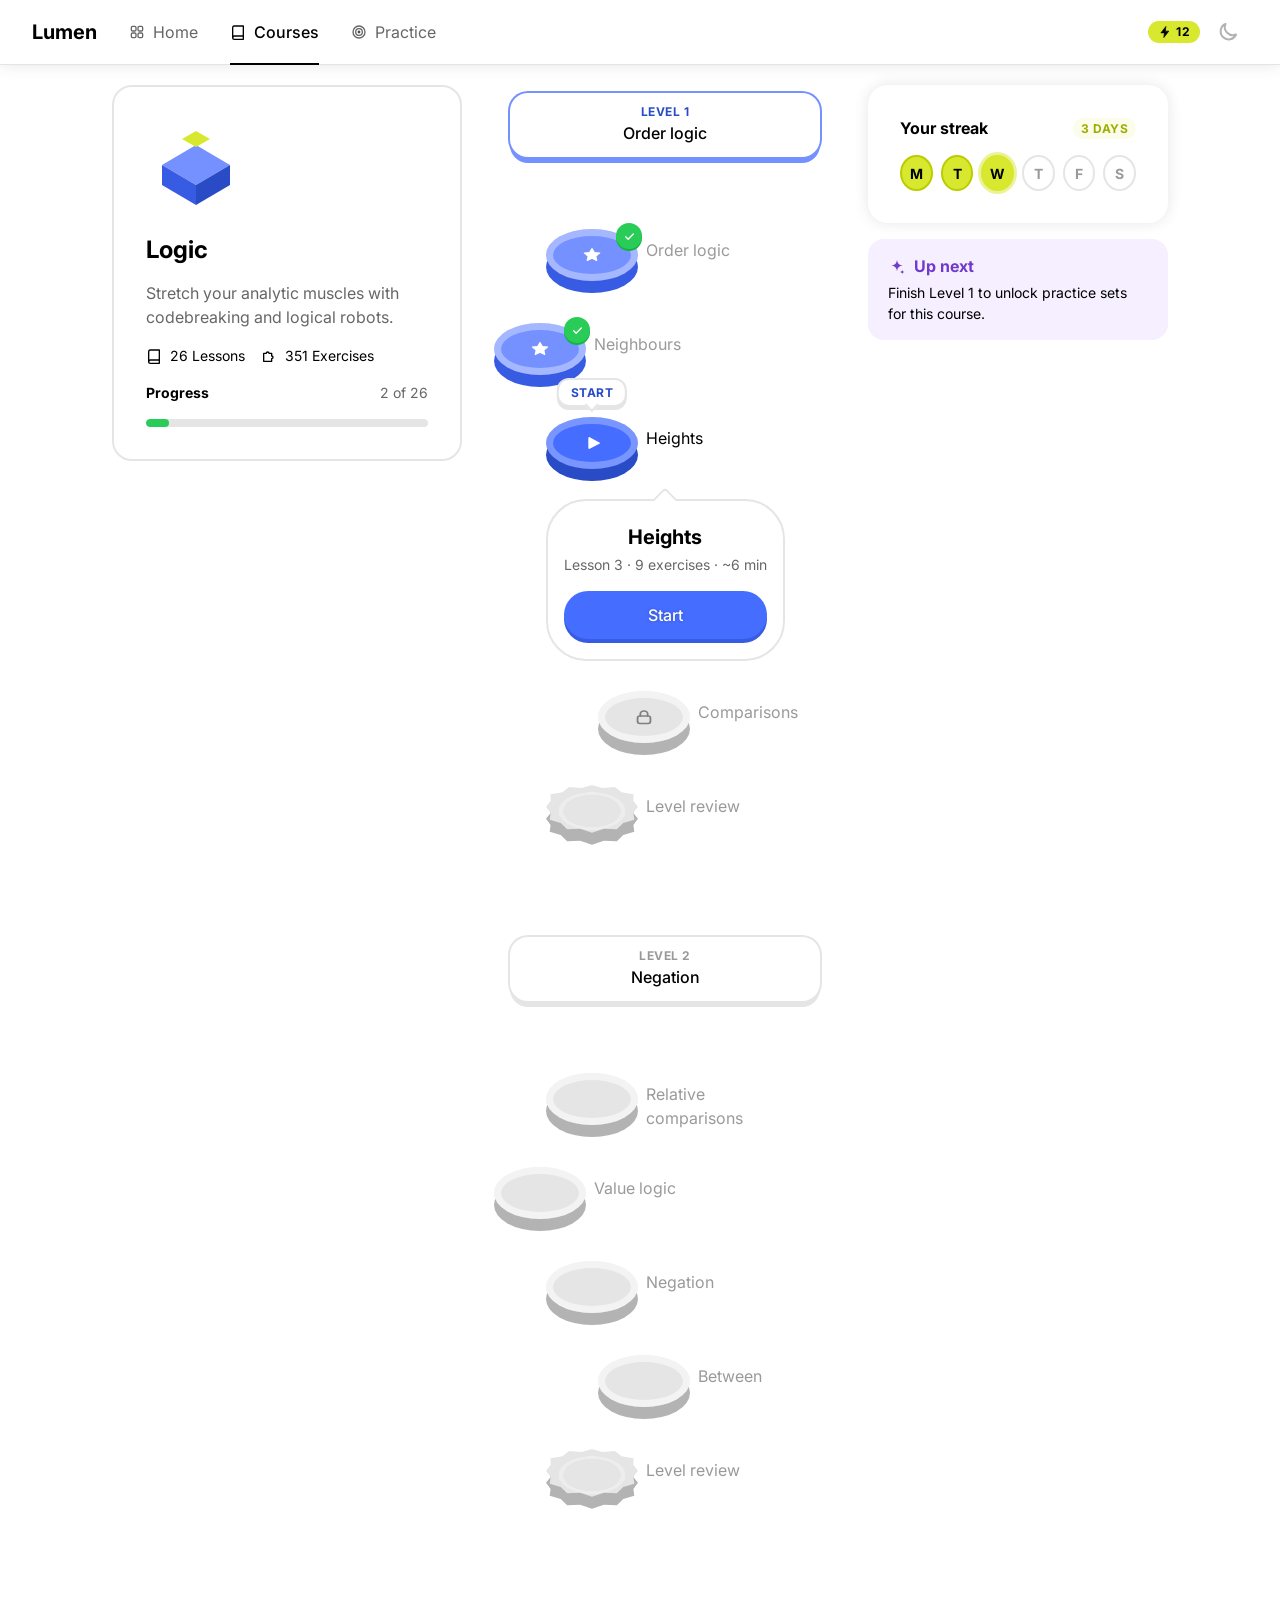
==== templates/app-course.html @ 85a5425d "Brilliant design system skill: tokens, components, templates, md2pdf - tokens/: 174 primitives, 186 " ====
<!doctype html>
<html lang="en" data-theme="light">
<head>
<meta charset="utf-8">
<meta name="viewport" content="width=device-width, initial-scale=1">
<title>Logic — Lumen</title>
<!-- Brilliant-style course map: sticky course card + levels + a zig-zag path of lesson nodes. -->
<link rel="stylesheet" href="../tokens/fonts.css">
<link rel="stylesheet" href="../tokens/tokens.css">
<link rel="stylesheet" href="../css/brilliant.css">
<script src="../js/brilliant.js" defer></script>
<style>
  .level { width: 100%; max-width: 392px; display: flex; flex-direction: column; align-items: center; }
  .level__head { width: 100%; padding-inline: var(--space-4); position: sticky; top: 76px; z-index: 2; background: linear-gradient(var(--bg-primary) 70%, transparent); padding-block: 8px 16px; }
  .course-path { flex: 2 1 364px; max-width: 488px; width: 100%; display: flex; flex-direction: column; align-items: center; gap: var(--space-4); padding-bottom: var(--space-24); }
  .node-wrap { position: relative; display: flex; flex-direction: column; align-items: center; }
  .node-wrap .popover-card { position: relative; margin-top: 18px; }
  .node-wrap .popover-card::before { content: ""; position: absolute; top: -10px; left: 50%; width: 18px; height: 18px; background: var(--bg-elevated); border-left: 2px solid var(--border-solid); border-top: 2px solid var(--border-solid); transform: translateX(-50%) rotate(45deg); border-radius: 4px 0 0 0; }
  .side { display: none; }
  @media (min-width: 1280px) { .side { display: flex; flex-direction: column; gap: var(--space-4); width: 300px; position: sticky; top: 85px; } }
</style>
</head>
<body>
<!--ICONS:start-->
<svg xmlns="http://www.w3.org/2000/svg" style="display:none">
  
  <symbol id="i-check" viewBox="0 0 24 24" fill="none" stroke="currentColor" stroke-width="2.5" stroke-linecap="round" stroke-linejoin="round"><path d="M5 12.5l4.5 4.5L19 7.5"/></symbol>
  <symbol id="i-x" viewBox="0 0 24 24" fill="none" stroke="currentColor" stroke-width="2.5" stroke-linecap="round"><path d="M6 6l12 12M18 6L6 18"/></symbol>
  <symbol id="i-arrow-right" viewBox="0 0 24 24" fill="none" stroke="currentColor" stroke-width="2" stroke-linecap="round" stroke-linejoin="round"><path d="M5 12h14M13 6l6 6-6 6"/></symbol>
  <symbol id="i-arrow-left" viewBox="0 0 24 24" fill="none" stroke="currentColor" stroke-width="2" stroke-linecap="round" stroke-linejoin="round"><path d="M19 12H5M11 6l-6 6 6 6"/></symbol>
  <symbol id="i-chevron-down" viewBox="0 0 24 24" fill="none" stroke="currentColor" stroke-width="2" stroke-linecap="round" stroke-linejoin="round"><path d="M6 9l6 6 6-6"/></symbol>
  <symbol id="i-lock" viewBox="0 0 24 24" fill="none" stroke="currentColor" stroke-width="2" stroke-linecap="round" stroke-linejoin="round"><rect x="5" y="10.5" width="14" height="10" rx="2.5"/><path d="M8 10.5V8a4 4 0 0 1 8 0v2.5"/></symbol>
  <symbol id="i-star" viewBox="0 0 24 24" fill="currentColor"><path d="M12 3.2l2.6 5.4 5.9.8-4.3 4.1 1 5.9L12 16.6l-5.2 2.8 1-5.9-4.3-4.1 5.9-.8z" stroke="currentColor" stroke-width="1.2" stroke-linejoin="round"/></symbol>
  <symbol id="i-bolt" viewBox="0 0 24 24" fill="currentColor"><path d="M13.5 2.5L5 13.5h6l-1 8 8.5-11h-6z" stroke="currentColor" stroke-width="1.2" stroke-linejoin="round"/></symbol>
  <symbol id="i-flame" viewBox="0 0 24 24" fill="currentColor"><path d="M12 2.5c.6 3.2 5.5 5.5 5.5 11a5.5 5.5 0 0 1-11 0c0-2.3 1-4 2.3-5.2.1 1.6.8 2.7 1.9 3.2C10.3 8.6 11 5.4 12 2.5z"/></symbol>
  <symbol id="i-book" viewBox="0 0 24 24" fill="none" stroke="currentColor" stroke-width="2" stroke-linecap="round" stroke-linejoin="round"><path d="M4 5.5A2.5 2.5 0 0 1 6.5 3H20v15H6.5A2.5 2.5 0 0 0 4 20.5z"/><path d="M4 20.5A2.5 2.5 0 0 0 6.5 23H20v-5"/></symbol>
  <symbol id="i-layers" viewBox="0 0 24 24" fill="none" stroke="currentColor" stroke-width="2" stroke-linejoin="round"><path d="M12 3l9 5-9 5-9-5z"/><path d="M3 13l9 5 9-5" stroke-linecap="round"/></symbol>
  <symbol id="i-puzzle" viewBox="0 0 24 24" fill="none" stroke="currentColor" stroke-width="2" stroke-linejoin="round"><path d="M4 8h4a2 2 0 1 1 4 0h4v4a2 2 0 1 1 0 4v4H4z"/></symbol>
  <symbol id="i-lightbulb" viewBox="0 0 24 24" fill="none" stroke="currentColor" stroke-width="2" stroke-linecap="round" stroke-linejoin="round"><path d="M9 18h6M10 21.5h4"/><path d="M12 2.5a6.5 6.5 0 0 0-4 11.6c.7.6 1 1.4 1 2.4h6c0-1 .3-1.8 1-2.4a6.5 6.5 0 0 0-4-11.6z"/></symbol>
  <symbol id="i-info" viewBox="0 0 24 24" fill="none" stroke="currentColor" stroke-width="2" stroke-linecap="round"><circle cx="12" cy="12" r="9"/><path d="M12 11v5.5"/><circle cx="12" cy="7.6" r=".6" fill="currentColor"/></symbol>
  <symbol id="i-alert" viewBox="0 0 24 24" fill="none" stroke="currentColor" stroke-width="2" stroke-linecap="round" stroke-linejoin="round"><path d="M10.3 3.9L2.6 17.5A2 2 0 0 0 4.3 20.5h15.4a2 2 0 0 0 1.7-3L13.7 3.9a2 2 0 0 0-3.4 0z"/><path d="M12 9.5v4"/><circle cx="12" cy="17" r=".6" fill="currentColor"/></symbol>
  <symbol id="i-play" viewBox="0 0 24 24" fill="currentColor"><path d="M8 5.2v13.6a1 1 0 0 0 1.5.9l10.6-6.8a1 1 0 0 0 0-1.7L9.5 4.3A1 1 0 0 0 8 5.2z"/></symbol>
  <symbol id="i-target" viewBox="0 0 24 24" fill="none" stroke="currentColor" stroke-width="2"><circle cx="12" cy="12" r="9"/><circle cx="12" cy="12" r="5"/><circle cx="12" cy="12" r="1.2" fill="currentColor"/></symbol>
  <symbol id="i-chart" viewBox="0 0 24 24" fill="none" stroke="currentColor" stroke-width="2" stroke-linecap="round"><path d="M4 20V10M10 20V4M16 20v-7M22 20H2"/></symbol>
  <symbol id="i-code" viewBox="0 0 24 24" fill="none" stroke="currentColor" stroke-width="2" stroke-linecap="round" stroke-linejoin="round"><path d="M8 7l-5 5 5 5M16 7l5 5-5 5M13.5 4l-3 16"/></symbol>
  <symbol id="i-sigma" viewBox="0 0 24 24" fill="none" stroke="currentColor" stroke-width="2" stroke-linecap="round" stroke-linejoin="round"><path d="M18 5H6l6 7-6 7h12"/></symbol>
  <symbol id="i-atom" viewBox="0 0 24 24" fill="none" stroke="currentColor" stroke-width="1.8"><ellipse cx="12" cy="12" rx="10" ry="4"/><ellipse cx="12" cy="12" rx="10" ry="4" transform="rotate(60 12 12)"/><ellipse cx="12" cy="12" rx="10" ry="4" transform="rotate(120 12 12)"/><circle cx="12" cy="12" r="1.4" fill="currentColor"/></symbol>
  <symbol id="i-grid" viewBox="0 0 24 24" fill="none" stroke="currentColor" stroke-width="2" stroke-linejoin="round"><rect x="3.5" y="3.5" width="7" height="7" rx="2"/><rect x="13.5" y="3.5" width="7" height="7" rx="2"/><rect x="3.5" y="13.5" width="7" height="7" rx="2"/><rect x="13.5" y="13.5" width="7" height="7" rx="2"/></symbol>
  <symbol id="i-sun" viewBox="0 0 24 24" fill="none" stroke="currentColor" stroke-width="2" stroke-linecap="round"><circle cx="12" cy="12" r="4"/><path d="M12 2v2M12 20v2M4.9 4.9l1.4 1.4M17.7 17.7l1.4 1.4M2 12h2M20 12h2M4.9 19.1l1.4-1.4M17.7 6.3l1.4-1.4"/></symbol>
  <symbol id="i-moon" viewBox="0 0 24 24" fill="none" stroke="currentColor" stroke-width="2" stroke-linejoin="round"><path d="M20 14.5A8 8 0 0 1 9.5 4a8 8 0 1 0 10.5 10.5z"/></symbol>
  <symbol id="i-menu" viewBox="0 0 24 24" fill="none" stroke="currentColor" stroke-width="2" stroke-linecap="round"><path d="M4 7h16M4 12h16M4 17h16"/></symbol>
  <symbol id="i-sparkle" viewBox="0 0 24 24" fill="currentColor"><path d="M12 2.5c.5 4.6 2.9 7 7.5 7.5-4.6.5-7 2.9-7.5 7.5-.5-4.6-2.9-7-7.5-7.5 4.6-.5 7-2.9 7.5-7.5z"/><path d="M19 15.5c.2 1.8 1.2 2.8 3 3-1.8.2-2.8 1.2-3 3-.2-1.8-1.2-2.8-3-3 1.8-.2 2.8-1.2 3-3z"/></symbol>
</svg>
<!--ICONS:end-->
<header class="app-bar">
  <div class="app-bar__inner">
    <a class="app-bar__brand" href="#">Lumen</a>
    <nav class="app-bar__nav" aria-label="Primary">
      <a href="#"><svg width="16" height="16" viewBox="0 0 24 24"><use href="#i-grid"/></svg>Home</a>
      <a href="#" aria-current="page"><svg width="16" height="16" viewBox="0 0 24 24"><use href="#i-book"/></svg>Courses</a>
      <a href="#"><svg width="16" height="16" viewBox="0 0 24 24"><use href="#i-target"/></svg>Practice</a>
    </nav>
    <div class="app-bar__actions">
      <span class="xp"><svg width="14" height="14" viewBox="0 0 24 24"><use href="#i-bolt"/></svg>12</span>
      <button class="icon-btn" aria-label="Toggle theme" data-theme-toggle><svg viewBox="0 0 24 24"><use href="#i-moon"/></svg></button>
    </div>
  </div>
</header>

<main class="course-layout">
  <aside class="course-card">
    <svg class="course-card__art" viewBox="0 0 100 100" aria-hidden="true">
      <g transform="translate(50 56)"><path d="M0 -30 L34 -10 L0 10 L-34 -10Z" fill="var(--blue-400)"/><path d="M-34 -10 L0 10 L0 30 L-34 10Z" fill="var(--blue-600)"/><path d="M34 -10 L0 10 L0 30 L34 10Z" fill="var(--blue-700)"/><path d="M0 -44 L14 -36 L0 -28 L-14 -36Z" fill="var(--pear-500)"/></g>
    </svg>
    <h1 class="course-card__title">Logic</h1>
    <p class="course-card__desc">Stretch your analytic muscles with codebreaking and logical robots.</p>
    <div class="course-card__meta">
      <span><svg viewBox="0 0 24 24"><use href="#i-book"/></svg>26 Lessons</span>
      <span><svg viewBox="0 0 24 24"><use href="#i-puzzle"/></svg>351 Exercises</span>
    </div>
    <div style="width: 100%" class="stack">
      <div class="row" style="justify-content: space-between"><span class="ts-heading-xs">Progress</span><span class="ts-body-sm c-secondary">2 of 26</span></div>
      <div class="progress"><div class="progress__fill" style="--value: 8%"></div></div>
    </div>
  </aside>

  <div class="course-path">
    <section class="level" aria-label="Level 1">
      <div class="level__head"><button class="level-header level-header--current" aria-expanded="false"><span class="level-header__kicker">Level 1</span><span class="level-header__title">Order logic</span></button></div>
      <div class="path">
        <div class="path__row"><button class="path__item" aria-label="Order logic, completed"><span class="node node--done hue-blue"><span class="node__tick"><svg viewBox="0 0 24 24"><use href="#i-check"/></svg></span><svg class="node__glyph" viewBox="0 0 24 24"><use href="#i-star"/></svg></span><span class="path__label">Order logic</span></button></div>
        <div class="path__row"><button class="path__item"><span class="node node--done hue-blue"><span class="node__tick"><svg viewBox="0 0 24 24"><use href="#i-check"/></svg></span><svg class="node__glyph" viewBox="0 0 24 24"><use href="#i-star"/></svg></span><span class="path__label">Neighbours</span></button></div>
        <div class="path__row">
          <div class="node-wrap">
            <button class="path__item" aria-current="step" aria-expanded="true" aria-controls="pop"><span class="node node--current hue-blue"><span class="start-bubble">START</span><svg class="node__glyph" viewBox="0 0 24 24"><use href="#i-play"/></svg></span><span class="path__label">Heights</span></button>
            <div class="popover-card" id="pop" role="dialog" aria-label="Heights">
              <div class="stack" style="--stack-gap: 4px"><div class="popover-card__title">Heights</div><div class="popover-card__meta">Lesson 3 · 9 exercises · ~6 min</div></div>
              <a class="btn3d btn3d--blue btn3d--block" href="app-lesson.html"><span class="btn3d__face">Start</span></a>
            </div>
          </div>
        </div>
        <div class="path__row"><button class="path__item"><span class="node"><svg class="node__glyph" viewBox="0 0 24 24"><use href="#i-lock"/></svg></span><span class="path__label">Comparisons</span></button></div>
        <div class="path__row"><button class="path__item"><span class="node node--review"></span><span class="path__label">Level review</span></button></div>
      </div>
    </section>
    <section class="level" aria-label="Level 2">
      <div class="level__head"><button class="level-header"><span class="level-header__kicker">Level 2</span><span class="level-header__title">Negation</span></button></div>
      <div class="path">
        <div class="path__row"><button class="path__item"><span class="node"></span><span class="path__label">Relative comparisons</span></button></div>
        <div class="path__row"><button class="path__item"><span class="node"></span><span class="path__label">Value logic</span></button></div>
        <div class="path__row"><button class="path__item"><span class="node"></span><span class="path__label">Negation</span></button></div>
        <div class="path__row"><button class="path__item"><span class="node"></span><span class="path__label">Between</span></button></div>
        <div class="path__row"><button class="path__item"><span class="node node--review"></span><span class="path__label">Level review</span></button></div>
      </div>
    </section>
  </div>

  <aside class="side">
    <div class="card card--elevated stack">
      <div class="row" style="justify-content: space-between"><span class="ts-heading-sm">Your streak</span><span class="badge badge--subtle badge--pear">3 days</span></div>
      <div class="streak"><span class="streak__day streak__day--done">M</span><span class="streak__day streak__day--done">T</span><span class="streak__day streak__day--done streak__day--today">W</span><span class="streak__day">T</span><span class="streak__day">F</span><span class="streak__day">S</span></div>
    </div>
    <div class="callout callout--purple"><div class="callout__title"><svg viewBox="0 0 24 24"><use href="#i-sparkle"/></svg>Up next</div><p class="ts-body-sm">Finish Level 1 to unlock practice sets for this course.</p></div>
  </aside>
</main>
<script>
  document.querySelectorAll('.path__item').forEach(b => b.addEventListener('click', e => {
    const pop = document.getElementById('pop');
    if (b.getAttribute('aria-controls') === 'pop') { const open = pop.hidden; pop.hidden = !open; b.setAttribute('aria-expanded', open); }
  }));
</script>
</body>
</html>
---- tokens/fonts.css ----
/* Fonts for the Brilliant design system.
 *
 * Brilliant ships three licensed faces from Contrast Foundry — CoFo Brilliant
 * (UI/body sans), CoFo Robert (display serif, weight 500 only) and CoFo Semi
 * Mono (interactive readouts) — plus open-source Source Code Pro and KaTeX.
 * The CoFo faces are commercial and are NOT included here. The stacks in
 * tokens.css put them first, so if you hold a licence, declare them with
 * @font-face (names below) and they win automatically. Otherwise these open
 * substitutes load from Google Fonts:
 *
 *   CoFo Brilliant  -> Inter            (metrics: CoFo is ~105% of Arial, Inter ~107%)
 *   CoFo Robert     -> Source Serif 4   (use weight 500, optical size on, tight tracking)
 *   CoFo Semi Mono  -> DM Mono
 *   Source Code Pro -> Source Code Pro  (exact; it is open source)
 *   KaTeX_Main      -> KaTeX            (exact; load katex.min.css when you render maths)
 *
 * Offline (PDF rendering without network) the stacks fall back to Helvetica/
 * Arial, Georgia and the system monospace, which keeps layout close.
 */
@import url("https://fonts.googleapis.com/css2?family=Inter:wght@400;500;700&family=Source+Serif+4:opsz,wght@8..60,500;8..60,600&family=DM+Mono:wght@400;500&family=Source+Code+Pro:wght@400;500;700&display=swap");

/* If licensed, uncomment and point at your files:
@font-face { font-family: "CoFo Brilliant"; src: url(cofo_brilliant_regular.woff2) format("woff2"); font-weight: 400; font-display: swap; }
@font-face { font-family: "CoFo Brilliant"; src: url(cofo_brilliant_medium.woff2)  format("woff2"); font-weight: 500; font-display: swap; }
@font-face { font-family: "CoFo Brilliant"; src: url(cofo_brilliant_bold.woff2)    format("woff2"); font-weight: 700; font-display: swap; }
@font-face { font-family: "CoFo Robert";    src: url(cofo_robert_medium.woff2)     format("woff2"); font-weight: 500; font-display: swap; }
@font-face { font-family: "CoFo Semi Mono"; src: url(cofo_semi_mono_regular.woff2) format("woff2"); font-weight: 400; font-display: swap; }
*/

/* The display serif substitute needs optical sizing to look right at 50-76px. */
.ts-display-lg, .ts-display-xl, .ts-display-2xl, .ts-display-3xl,
.ts-display-4xl, .ts-display-5xl, .ts-display-6xl { font-optical-sizing: auto; font-kerning: normal; }
---- tokens/tokens.css ----
/* Brilliant design tokens — generated by tools/build_tokens.py from
   source/brilliant-tokens.json (captured from brilliant.org, Oct 2026).
   Do not edit by hand: change the generator or the source and re-run. */
/* Primitives (identical in every theme) and scales */
:root {
  --black: #000000;
  --white: #ffffff;
  --dark-gray: #1e1e1e;
  --dark-gray-alpha: #0b0b0bcc;
  --gray-50: #f8f8f8;
  --gray-100: #f2f2f2;
  --gray-200: #e5e5e5;
  --gray-300: #cccccc;
  --gray-400: #b3b3b3;
  --gray-500: #999999;
  --gray-600: #808080;
  --gray-700: #666666;
  --gray-800: #4c4c4c;
  --gray-900: #383838;
  --gray-950: #141414;
  --blue-50: #f6f8ff;
  --blue-100: #ecf0ff;
  --blue-200: #dae2ff;
  --blue-300: #abbdff;
  --blue-400: #7491ff;
  --blue-500: #456dff;
  --blue-600: #375ce3;
  --blue-700: #294bc6;
  --blue-800: #213c9e;
  --blue-900: #142563;
  --blue-950: #080f28;
  --green-50: #f4fcf7;
  --green-100: #eafaee;
  --green-200: #d4f5dd;
  --green-300: #9fe8b3;
  --green-400: #5ed981;
  --green-500: #29cc57;
  --green-600: #15b441;
  --green-700: #009b2b;
  --green-800: #007c23;
  --green-900: #004e16;
  --green-950: #001f09;
  --yellow-50: #fffcf4;
  --yellow-100: #fef9e9;
  --yellow-200: #fdf3d3;
  --yellow-300: #fce49d;
  --yellow-400: #f9d25c;
  --yellow-500: #f7c325;
  --yellow-600: #d7a613;
  --yellow-700: #b78900;
  --yellow-800: #926d00;
  --yellow-850: #755600;
  --yellow-900: #5c4400;
  --yellow-950: #251b00;
  --orange-50: #fff9f4;
  --orange-100: #fff4e9;
  --orange-200: #ffe8d3;
  --orange-300: #ffcc9c;
  --orange-400: #ffa95a;
  --orange-500: #ff8d23;
  --orange-600: #e77a16;
  --orange-700: #ce6809;
  --orange-800: #a55307;
  --orange-900: #673404;
  --orange-950: #291502;
  --red-50: #fff7f7;
  --red-100: #ffefef;
  --red-200: #ffdfdf;
  --red-300: #ffb6b6;
  --red-400: #ff8585;
  --red-500: #ff5d5d;
  --red-600: #e14b4b;
  --red-700: #c43939;
  --red-800: #9c2e2e;
  --red-900: #621c1c;
  --red-950: #270b0b;
  --pink-50: #fff8fd;
  --pink-100: #fff0fb;
  --pink-200: #ffe1f7;
  --pink-300: #ffbdec;
  --pink-400: #ff90e0;
  --pink-500: #ff6bd5;
  --pink-600: #e05fbc;
  --pink-700: #bf51a0;
  --pink-800: #994080;
  --pink-900: #662b55;
  --pink-950: #33152b;
  --purple-50: #faf7ff;
  --purple-100: #f5efff;
  --purple-200: #ebe0ff;
  --purple-300: #d3b8ff;
  --purple-400: #b689ff;
  --purple-500: #9d62ff;
  --purple-600: #874de5;
  --purple-700: #7139cc;
  --purple-800: #5a2ea3;
  --purple-900: #381d66;
  --purple-950: #170b29;
  --teal-50: #f4fbfa;
  --teal-100: #eaf7f6;
  --teal-200: #d5efec;
  --teal-300: #a0dcd5;
  --teal-400: #61c4b8;
  --teal-500: #2cb0a1;
  --teal-600: #279b8d;
  --teal-700: #218478;
  --teal-800: #1a6a60;
  --teal-900: #124740;
  --teal-950: #092320;
  --mint-50: #f5fefb;
  --mint-100: #e7fdf4;
  --mint-200: #cbfae8;
  --mint-300: #aaf7d9;
  --mint-400: #7df3c5;
  --mint-500: #5cf0b6;
  --mint-600: #53d8a4;
  --mint-700: #48bb8e;
  --mint-800: #37906d;
  --mint-900: #205440;
  --mint-950: #123024;
  --cyan-50: #f7fefd;
  --cyan-100: #ebfcfb;
  --cyan-200: #d9faf7;
  --cyan-300: #c1f6f2;
  --cyan-400: #9bf1eb;
  --cyan-500: #82ede6;
  --cyan-600: #75d5cf;
  --cyan-700: #5ba6a1;
  --cyan-800: #417773;
  --cyan-900: #274745;
  --cyan-950: #142422;
  --pear-50: #fdfef5;
  --pear-100: #fbfdea;
  --pear-200: #f7fad5;
  --pear-300: #edf5a1;
  --pear-400: #e2ee62;
  --pear-500: #d8e82e;
  --pear-600: #bbcc00;
  --pear-700: #9ead00;
  --pear-800: #758000;
  --pear-900: #5b6300;
  --pear-950: #212400;
  --papaya-50: #fff8f6;
  --papaya-100: #fff0ed;
  --papaya-200: #ffe1db;
  --papaya-300: #ffc3b8;
  --papaya-400: #ff8871;
  --papaya-500: #ff775c;
  --papaya-600: #e55f45;
  --papaya-700: #cc563d;
  --papaya-800: #99412e;
  --papaya-900: #662a1f;
  --papaya-950: #33150f;
  --oat-50: #f5f3f1;
  --oat-200: #e4e4e4;
  --black-alpha-50: #00000006;
  --black-alpha-100: #0000000d;
  --black-alpha-200: #0000001a;
  --black-alpha-300: #00000033;
  --black-alpha-400: #0000004d;
  --black-alpha-500: #00000066;
  --black-alpha-600: #00000080;
  --black-alpha-700: #00000099;
  --black-alpha-800: #000000b3;
  --black-alpha-900: #000000c7;
  --black-alpha-950: #000000e6;
  --black-alpha-1000: #000000;
  --white-alpha-50: #ffffff06;
  --white-alpha-100: #ffffff0d;
  --white-alpha-200: #ffffff1a;
  --white-alpha-300: #ffffff33;
  --white-alpha-400: #ffffff4d;
  --white-alpha-500: #ffffff66;
  --white-alpha-600: #ffffff80;
  --white-alpha-700: #ffffff99;
  --white-alpha-800: #ffffffb3;
  --white-alpha-900: #ffffffcc;
  --white-alpha-950: #ffffffe6;
  --white-alpha-1000: #ffffff;
  --font-sans: "CoFo Brilliant", "Inter", "Helvetica Neue", Arial, system-ui, sans-serif;
  --font-display: "CoFo Robert", "Source Serif 4", "Newsreader", Georgia, serif;
  --font-semi-mono: "CoFo Semi Mono", "DM Mono", "IBM Plex Mono", ui-monospace, monospace;
  --font-code: "Source Code Pro", ui-monospace, "SFMono-Regular", Menlo, monospace;
  --font-math: KaTeX_Main, "Latin Modern Roman", "Times New Roman", serif;
  --font-body: var(--font-sans);
  --font-heading: var(--font-sans);
  --space-0: 0rem;
  --space-0_5: .125rem;
  --space-1: .25rem;
  --space-10: 2.5rem;
  --space-11: 2.75rem;
  --space-12: 3rem;
  --space-14: 3.5rem;
  --space-16: 4rem;
  --space-1_5: .375rem;
  --space-2: .5rem;
  --space-20: 5rem;
  --space-24: 6rem;
  --space-28: 7rem;
  --space-2_5: .625rem;
  --space-3: .75rem;
  --space-32: 8rem;
  --space-36: 9rem;
  --space-3_5: .875rem;
  --space-4: 1rem;
  --space-40: 10rem;
  --space-44: 11rem;
  --space-48: 12rem;
  --space-4_5: 1.125rem;
  --space-5: 1.25rem;
  --space-52: 13rem;
  --space-56: 14rem;
  --space-5_5: 1.375rem;
  --space-6: 1.5rem;
  --space-60: 15rem;
  --space-64: 16rem;
  --space-7: 1.75rem;
  --space-72: 18rem;
  --space-8: 2rem;
  --space-80: 20rem;
  --space-9: 2.25rem;
  --space-96: 24rem;
  --radius-2xl: 1.25rem;
  --radius-3xl: 2rem;
  --radius-base: .25rem;
  --radius-circle: 50%;
  --radius-full: 9999px;
  --radius-lg: .75rem;
  --radius-md: .5rem;
  --radius-none: 0;
  --radius-sm: .125rem;
  --radius-xl: 1rem;
  --radius-xs: .375rem;
  --size-2xl: 42rem;
  --size-3xl: 48rem;
  --size-4xl: 56rem;
  --size-5xl: 64rem;
  --size-6xl: 72rem;
  --size-7xl: 80rem;
  --size-8xl: 90rem;
  --size-app-bar: 64px;
  --size-container-lg: 1216px;
  --size-container-sm: 432px;
  --size-lg: 32rem;
  --size-md: 28rem;
  --size-nux-header-height: 44px;
  --size-prose: 60ch;
  --size-sm: 24rem;
  --size-xl: 36rem;
  --size-xs: 20rem;
  --ls-normal: 0em;
  --ls-tight: -.025em;
  --ls-tighter: -.05em;
  --ls-wide: .025em;
  --ls-wider: .04em;
  --ls-widest: .1em;
  --z-hide: -1;
  --z-base: 0;
  --z-docked: 10;
  --z-relative-front: 1;
  --z-app-bar: 999;
  --z-dropdown: 1000;
  --z-sticky: 1100;
  --z-banner: 1200;
  --z-overlay: 1300;
  --z-modal: 1400;
  --z-popover: 1500;
  --z-skip-nav: 1600;
  --z-toast: 1700;
  --z-tooltip: 1800;
  --ease-standard: cubic-bezier(.4, 0, .2, 1);
  --ease-spring-smooth: cubic-bezier(.2, 1.1, .36, 1);
  --ease-xp-pulse: cubic-bezier(.25, .75, .18, 1.09);
  --ease-out: ease-out;
  --dur-press: 100ms;
  --dur-fast: 150ms;
  --dur-normal: 200ms;
  --dur-slow: 300ms;
  --dur-spring-smooth: 833ms;
  --ts-body-base: 400 16px/1.5 var(--font-sans);
  --ts-body-base-ls: 0;
  --ts-body-lg: 400 20px/1.5 var(--font-sans);
  --ts-body-lg-ls: 0;
  --ts-body-sm: 400 14px/1.5 var(--font-sans);
  --ts-body-sm-ls: 0;
  --ts-body-xs: 400 12px/1.5 var(--font-sans);
  --ts-body-xs-ls: 0;
  --ts-display-2xl: 500 36px/1.1 var(--font-display);
  --ts-display-2xl-ls: -.36px;
  --ts-display-3xl: 500 40px/1.1 var(--font-display);
  --ts-display-3xl-ls: -.4px;
  --ts-display-4xl: 500 50px/1.1 var(--font-display);
  --ts-display-4xl-ls: -.5px;
  --ts-display-5xl: 500 60px/1.1 var(--font-display);
  --ts-display-5xl-ls: -1.2px;
  --ts-display-6xl: 500 76px/1.05 var(--font-display);
  --ts-display-6xl-ls: -1.4px;
  --ts-display-lg: 500 24px/1.1 var(--font-display);
  --ts-display-lg-ls: 0;
  --ts-display-xl: 500 30px/1.1 var(--font-display);
  --ts-display-xl-ls: 0;
  --ts-heading-2xl: 700 36px/1.25 var(--font-sans);
  --ts-heading-2xl-ls: 0;
  --ts-heading-3xl: 700 48px/1.25 var(--font-sans);
  --ts-heading-3xl-ls: 0;
  --ts-heading-4xl: 700 60px/1.25 var(--font-sans);
  --ts-heading-4xl-ls: 0;
  --ts-heading-lg: 700 24px/1.25 var(--font-sans);
  --ts-heading-lg-ls: 0;
  --ts-heading-md: 700 20px/1.25 var(--font-sans);
  --ts-heading-md-ls: 0;
  --ts-heading-sm: 700 16px/1.4 var(--font-sans);
  --ts-heading-sm-ls: 0;
  --ts-heading-xl: 700 30px/1.25 var(--font-sans);
  --ts-heading-xl-ls: 0;
  --ts-heading-xs: 700 14px/1.4 var(--font-sans);
  --ts-heading-xs-ls: 0;
  --ts-headline-xl: 400 30px/1.25 var(--font-sans);
  --ts-headline-xl-ls: -.3px;
  --ts-ui-actions-base: 500 16px/1.25 var(--font-sans);
  --ts-ui-actions-base-ls: 0;
  --ts-ui-actions-lg: 500 20px/1.25 var(--font-sans);
  --ts-ui-actions-lg-ls: 0;
  --ts-ui-actions-sm: 700 12px/1.1 var(--font-sans);
  --ts-ui-actions-sm-ls: .48px;
  --ts-ui-actions-xl: 500 24px/1.25 var(--font-sans);
  --ts-ui-actions-xl-ls: 0;
  --ts-ui-interactives-code-base: 400 15px/24px var(--font-code);
  --ts-ui-interactives-code-base-ls: 0;
  --ts-ui-interactives-code-lg: 400 19px/30px var(--font-code);
  --ts-ui-interactives-code-lg-ls: 0;
  --ts-ui-interactives-data-axis: 400 10px/1.5 var(--font-sans);
  --ts-ui-interactives-data-axis-ls: 0;
  --ts-ui-interactives-math-base: 400 19px/24px var(--font-math);
  --ts-ui-interactives-math-base-ls: 0;
  --ts-ui-interactives-math-lg: 400 23px/30px var(--font-math);
  --ts-ui-interactives-math-lg-ls: 0;
  --ts-ui-interactives-semiMono-base: 400 16px/1.5 var(--font-semi-mono);
  --ts-ui-interactives-semiMono-base-ls: 0;
  --ts-ui-interactives-semiMono-lg: 400 20px/1.5 var(--font-semi-mono);
  --ts-ui-interactives-semiMono-lg-ls: 0;
  --ts-ui-interactives-semiMono-sm: 400 14px/1.5 var(--font-semi-mono);
  --ts-ui-interactives-semiMono-sm-ls: 0;
  --ts-ui-nav-default: 400 16px/1.5 var(--font-sans);
  --ts-ui-nav-default-ls: 0;
  --ts-ui-nav-selected: 500 16px/1.5 var(--font-sans);
  --ts-ui-nav-selected-ls: 0;
}

/* Semantic roles: light (default) */
:root, [data-theme="light"] {
  --bg-active: var(--black-alpha-300);
  --bg-alpha: var(--black-alpha-100);
  --bg-blue-primary: var(--blue-500);
  --bg-blue-secondary: var(--blue-200);
  --bg-blue-tertiary: var(--blue-100);
  --bg-danger-active: var(--red-700);
  --bg-danger-disabled: var(--red-100);
  --bg-danger-hover: var(--red-600);
  --bg-danger-primary: var(--red-500);
  --bg-danger-secondary: var(--red-200);
  --bg-danger-secondary-active: var(--red-200);
  --bg-danger-secondary-hover: var(--red-100);
  --bg-disabled: var(--black-alpha-100);
  --bg-elevated: var(--white);
  --bg-green-primary: var(--green-500);
  --bg-green-secondary: var(--green-200);
  --bg-green-tertiary: var(--green-100);
  --bg-hover: var(--black-alpha-200);
  --bg-inverse-primary: var(--black);
  --bg-inverse-secondary: var(--gray-900);
  --bg-mint-primary: var(--mint-600);
  --bg-oat: var(--oat-50);
  --bg-orange-primary: var(--orange-500);
  --bg-orange-secondary: var(--orange-200);
  --bg-orange-tertiary: var(--orange-100);
  --bg-papaya-primary: var(--papaya-500);
  --bg-papaya-secondary: var(--papaya-200);
  --bg-papaya-tertiary: var(--papaya-100);
  --bg-pear-primary: var(--pear-500);
  --bg-pear-secondary: var(--pear-200);
  --bg-pear-tertiary: var(--pear-100);
  --bg-pink-primary: var(--pink-500);
  --bg-pink-secondary: var(--pink-200);
  --bg-pink-tertiary: var(--pink-100);
  --bg-primary: var(--white);
  --bg-purple-primary: var(--purple-500);
  --bg-purple-secondary: var(--purple-200);
  --bg-purple-tertiary: var(--purple-100);
  --bg-red-primary: var(--red-500);
  --bg-red-secondary: var(--red-200);
  --bg-red-tertiary: var(--red-100);
  --bg-secondary: var(--gray-50);
  --bg-success-active: var(--green-700);
  --bg-success-disabled: var(--green-100);
  --bg-success-hover: var(--green-600);
  --bg-success-primary: var(--green-500);
  --bg-success-secondary: var(--green-200);
  --bg-success-secondary-active: var(--green-200);
  --bg-success-secondary-hover: var(--green-100);
  --bg-table-header: var(--black);
  --bg-teal-primary: var(--teal-500);
  --bg-teal-secondary: var(--teal-200);
  --bg-teal-tertiary: var(--teal-100);
  --bg-tertiary: var(--black-alpha-200);
  --bg-warning-active: var(--yellow-700);
  --bg-warning-disabled: var(--yellow-100);
  --bg-warning-hover: var(--yellow-600);
  --bg-warning-primary: var(--yellow-500);
  --bg-warning-secondary: var(--yellow-200);
  --bg-yellow-primary: var(--yellow-500);
  --bg-yellow-secondary: var(--yellow-200);
  --bg-yellow-tertiary: var(--yellow-100);
  --border-active: var(--black);
  --border-blue-bold: var(--blue-600);
  --border-blue-primary: var(--blue-400);
  --border-danger-primary: var(--red-500);
  --border-danger-secondary: var(--red-700);
  --border-gray-bold: var(--gray-700);
  --border-gray-primary: var(--gray-400);
  --border-green-bold: var(--green-600);
  --border-green-primary: var(--green-400);
  --border-hover: var(--black-alpha-400);
  --border-oat: #e4e4e4;
  --border-orange-bold: var(--orange-600);
  --border-orange-primary: var(--orange-400);
  --border-papaya-bold: var(--papaya-600);
  --border-papaya-primary: var(--papaya-400);
  --border-pear-bold: var(--pear-600);
  --border-pear-primary: var(--pear-400);
  --border-primary: var(--black-alpha-200);
  --border-purple-bold: var(--purple-600);
  --border-purple-primary: var(--purple-400);
  --border-red-bold: var(--red-600);
  --border-red-primary: var(--red-400);
  --border-secondary: var(--black-alpha-100);
  --border-select: var(--blue-500);
  --border-solid: var(--gray-200);
  --border-success-primary: var(--green-500);
  --border-success-secondary: var(--green-700);
  --border-teal-bold: var(--teal-600);
  --border-teal-primary: var(--teal-400);
  --border-warning-primary: var(--yellow-500);
  --border-warning-secondary: var(--yellow-700);
  --border-yellow-bold: var(--yellow-600);
  --border-yellow-primary: var(--yellow-400);
  --elevation-shadow-base: var(--black-alpha-200);
  --elevation-shadow-cta-default: var(--black);
  --elevation-shadow-cta-secondary-fill: var(--black-alpha-300);
  --elevation-shadow-cta-secondary-outline: var(--black-alpha-200);
  --elevation-shadow-medium: var(--black-alpha-300);
  --icon-active: var(--black-alpha-400);
  --icon-blue-decorative: var(--blue-400);
  --icon-blue-primary: var(--blue-700);
  --icon-cyan-primary: var(--cyan-700);
  --icon-danger-disabled: var(--red-300);
  --icon-danger-primary: var(--red-700);
  --icon-disabled: var(--black-alpha-300);
  --icon-green-primary: var(--green-700);
  --icon-hover: var(--black-alpha-300);
  --icon-inverse: var(--white);
  --icon-inverse-secondary: var(--white-alpha-300);
  --icon-lessons-actual: var(--gray-700);
  --icon-lessons-correct: var(--green-600);
  --icon-lessons-disabledfill: var(--gray-200);
  --icon-lessons-disabledicon: var(--gray-600);
  --icon-lessons-icononfill: var(--bg-primary);
  --icon-lessons-incorrect: var(--red-600);
  --icon-lessons-retryable: var(--yellow-600);
  --icon-mint-primary: var(--cyan-700);
  --icon-on-color-inverse: var(--black);
  --icon-on-color-primary: var(--white);
  --icon-orange-primary: var(--orange-700);
  --icon-papaya-primary: var(--papaya-700);
  --icon-pear-primary: var(--pear-700);
  --icon-primary: var(--black);
  --icon-purple-primary: var(--purple-700);
  --icon-red-primary: var(--red-700);
  --icon-secondary: var(--black-alpha-700);
  --icon-success-disabled: var(--green-300);
  --icon-success-primary: var(--green-700);
  --icon-teal-primary: var(--teal-700);
  --icon-tertiary: var(--black-alpha-400);
  --icon-warning-primary: var(--yellow-700);
  --icon-yellow-primary: var(--yellow-700);
  --special-bg-primary-0: #ffffff00;
  --special-endstate-streak-counter: var(--pear-500);
  --special-endstate-streak-outline: #d8e82e80;
  --special-lesson-feedback-correct: var(--green-200);
  --special-lesson-feedback-incorrect: var(--gray-200);
  --special-lesson-feedback-retryable: var(--yellow-300);
  --special-lesson-progress-active: var(--black-alpha-300);
  --special-lesson-progress-incorrect: var(--gray-700);
  --special-overlay-default: var(--black-alpha-600);
  --special-overlay-practice: var(--white-alpha-900);
  --special-probe-code-background: var(--black);
  --special-probe-code-comment: var(--white-alpha-500);
  --special-probe-code-control-flow: var(--pink-400);
  --special-probe-code-foreground: var(--white-alpha-900);
  --special-probe-code-function-call: var(--teal-400);
  --special-probe-code-function-definition: var(--green-400);
  --special-probe-code-number: var(--purple-400);
  --special-probe-code-string: var(--pear-400);
  --status-error: #ff5d5d;
  --status-promo: #456dff;
  --status-success: #29cc57;
  --status-warning: #f7c325;
  --text-blue-primary: var(--blue-700);
  --text-cyan-primary: var(--cyan-700);
  --text-danger-disabled: var(--red-300);
  --text-danger-primary: var(--red-700);
  --text-danger-secondary: var(--red-500);
  --text-disabled: var(--black-alpha-300);
  --text-green-primary: var(--green-700);
  --text-inverse: var(--white);
  --text-iridescent-primary: var(--purple-950);
  --text-link: var(--blue-500);
  --text-mint-primary: var(--mint-700);
  --text-on-color-primary: var(--white);
  --text-on-color-secondary: var(--black);
  --text-orange-primary: var(--orange-700);
  --text-papaya-primary: var(--papaya-700);
  --text-pear-primary: var(--pear-700);
  --text-pink-primary: var(--pink-700);
  --text-placeholder: #999999;
  --text-primary: var(--black);
  --text-purple-primary: var(--purple-700);
  --text-red-primary: var(--red-700);
  --text-secondary: var(--black-alpha-700);
  --text-success-disabled: var(--green-300);
  --text-success-primary: var(--green-700);
  --text-teal-link: var(--teal-600);
  --text-teal-primary: var(--teal-700);
  --text-tertiary: var(--black-alpha-500);
  --text-warning-primary: var(--yellow-700);
  --text-yellow-primary: var(--yellow-700);
  --text-yellow-secondary: var(--yellow-900);
  --shadow-elevation-base: 0px 0px 15px 0px var(--elevation-shadow-base);
  --shadow-elevation-lg: 0px 0px 40px 0px var(--elevation-shadow-medium);
  --shadow-elevation-md: 0px 0px 25px 0px var(--elevation-shadow-medium);
  --shadow-elevation-outline: 0px 0px 0px 3px var(--border-select);
  --shadow-elevation-subtle: 0 1px 3px #0000000a;
  --shadow-none: none;
  --shadow-plan-card-base: 0px -6px 0px 0px #00000026 inset;
  --gradient-iridescent-frame: linear-gradient(86deg, var(--blue-400) -7.44%, var(--pink-400) 44.8%, var(--yellow-500) 102.54%);
  --gradient-iridescent-frame-faded: linear-gradient(86deg, #7491ff33 -7.44%, #ff90e033 44.8%, #f7c32533 102.54%);
  --gradient-iridescent-frame-muted: linear-gradient(86deg, #7491ff1a -7.44%, #ff90e01a 44.8%, #f7c3251a 102.54%);
  --gradient-iridescent-premium-copy: linear-gradient(30deg, var(--blue-400) 21.95%, var(--pink-400) 67.27%, var(--yellow-500) 94%);
  --gradient-iridescent-secondary: linear-gradient(87deg, var(--pink-300) 4.66%, var(--yellow-400) 94.88%);
  --gradient-hue-shift-upgrade-iridescent-primary: linear-gradient(86deg, var(--blue-400) 0%, var(--pink-400) 50%, var(--yellow-400) 100%);
  --gradient-discount-gold: linear-gradient(45deg, #ffdc73 0%, #fba51a 100%);
  --gradient-hue-shift-color-blue-primary: linear-gradient(90deg, var(--gray-100) 0%, #f2f2f200 100%), linear-gradient(180deg, var(--teal-100) 0%, var(--blue-400) 100%);
  --gradient-hue-shift-color-blue-secondary: linear-gradient(0deg, #fff 66%, #ffffffe6 100%), linear-gradient(90deg, var(--blue-500) 0%, var(--teal-300) 100%);
  --gradient-hue-shift-color-orange-primary: linear-gradient(90deg, var(--gray-100) 0%, #f2f2f200 100%), linear-gradient(180deg, var(--yellow-100) 0%, var(--orange-400) 100%);
  --gradient-hue-shift-color-orange-secondary: linear-gradient(0deg, #fff 66%, #ffffffe6 100%), linear-gradient(90deg, var(--yellow-500) 0%, var(--orange-300) 100%);
  --gradient-hue-shift-color-papaya-primary: linear-gradient(90deg, var(--gray-100) 0%, #f2f2f200 100%), linear-gradient(180deg, var(--yellow-100) 0%, var(--papaya-400) 100%);
  --gradient-hue-shift-color-papaya-secondary: linear-gradient(0deg, #fff 66%, #ffffffe6 100%), linear-gradient(90deg, var(--yellow-500) 0%, var(--papaya-300) 100%);
  --gradient-hue-shift-color-pear-primary: linear-gradient(90deg, var(--gray-100) 0%, #f2f2f200 100%), linear-gradient(180deg, var(--teal-100) 0%, var(--pear-400) 100%);
  --gradient-hue-shift-color-pear-secondary: linear-gradient(0deg, #fff 66%, #ffffffe6 100%), linear-gradient(90deg, var(--pear-500) 0%, var(--teal-300) 100%);
  --gradient-hue-shift-color-purple-primary: linear-gradient(90deg, var(--gray-100) 0%, #f2f2f200 100%), linear-gradient(180deg, var(--pink-100) 0%, var(--purple-400) 100%);
  --gradient-hue-shift-color-purple-secondary: linear-gradient(0deg, #fff 66%, #ffffffe6 100%), linear-gradient(90deg, var(--purple-500) 0%, var(--pink-300) 100%);
  --gradient-hue-shift-color-teal-primary: linear-gradient(90deg, var(--gray-100) 0%, #f2f2f200 100%), linear-gradient(180deg, var(--blue-100) 0%, var(--teal-300) 100%);
  --gradient-hue-shift-color-teal-secondary: linear-gradient(0deg, #fff 66%, #ffffffe6 100%), linear-gradient(90deg, var(--teal-500) 0%, var(--blue-300) 100%);
  --gradient-hue-shift-color-yellow-primary: linear-gradient(90deg, var(--gray-100) 0%, #f2f2f200 100%), linear-gradient(180deg, var(--papaya-100) 0%, var(--yellow-400) 100%);
  --gradient-hue-shift-color-yellow-secondary: linear-gradient(0deg, #fff 66%, #ffffffe6 100%), linear-gradient(90deg, var(--yellow-500) 0%, var(--papaya-300) 100%);
  color-scheme: light;
}

/* Semantic roles: dark — explicit opt-in */
[data-theme="dark"] {
  --bg-active: var(--white-alpha-300);
  --bg-alpha: var(--white-alpha-200);
  --bg-blue-primary: var(--blue-500);
  --bg-blue-secondary: var(--blue-800);
  --bg-blue-tertiary: var(--blue-950);
  --bg-danger-active: var(--red-300);
  --bg-danger-disabled: var(--red-950);
  --bg-danger-hover: var(--red-400);
  --bg-danger-primary: var(--red-400);
  --bg-danger-secondary: var(--red-800);
  --bg-danger-secondary-active: var(--red-900);
  --bg-danger-secondary-hover: var(--red-950);
  --bg-disabled: var(--white-alpha-100);
  --bg-elevated: var(--dark-gray);
  --bg-green-primary: var(--green-500);
  --bg-green-secondary: var(--green-900);
  --bg-green-tertiary: var(--green-950);
  --bg-hover: var(--white-alpha-200);
  --bg-inverse-primary: var(--gray-100);
  --bg-inverse-secondary: var(--gray-200);
  --bg-mint-primary: var(--mint-600);
  --bg-oat: var(--gray-900);
  --bg-orange-primary: var(--orange-500);
  --bg-orange-secondary: var(--orange-800);
  --bg-orange-tertiary: var(--orange-950);
  --bg-papaya-primary: var(--papaya-500);
  --bg-papaya-secondary: var(--papaya-900);
  --bg-papaya-tertiary: var(--papaya-950);
  --bg-pear-primary: var(--pear-500);
  --bg-pear-secondary: var(--pear-900);
  --bg-pear-tertiary: var(--pear-950);
  --bg-pink-primary: var(--pink-500);
  --bg-pink-secondary: var(--pink-800);
  --bg-pink-tertiary: var(--pink-950);
  --bg-primary: var(--gray-950);
  --bg-purple-primary: var(--purple-500);
  --bg-purple-secondary: var(--purple-800);
  --bg-purple-tertiary: var(--purple-950);
  --bg-red-primary: var(--red-500);
  --bg-red-secondary: var(--red-800);
  --bg-red-tertiary: var(--red-950);
  --bg-secondary: var(--dark-gray);
  --bg-success-active: var(--green-300);
  --bg-success-disabled: var(--green-950);
  --bg-success-hover: var(--green-400);
  --bg-success-primary: var(--green-400);
  --bg-success-secondary: var(--green-900);
  --bg-success-secondary-active: var(--green-900);
  --bg-success-secondary-hover: var(--green-950);
  --bg-table-header: var(--white-alpha-900);
  --bg-teal-primary: var(--teal-500);
  --bg-teal-secondary: var(--teal-800);
  --bg-teal-tertiary: var(--teal-950);
  --bg-tertiary: var(--white-alpha-300);
  --bg-warning-active: var(--yellow-300);
  --bg-warning-disabled: var(--yellow-950);
  --bg-warning-hover: var(--yellow-400);
  --bg-warning-primary: var(--yellow-400);
  --bg-warning-secondary: var(--yellow-800);
  --bg-yellow-primary: var(--yellow-500);
  --bg-yellow-secondary: var(--yellow-800);
  --bg-yellow-tertiary: var(--yellow-950);
  --border-active: var(--gray-200);
  --border-blue-bold: var(--blue-500);
  --border-blue-primary: var(--blue-700);
  --border-danger-primary: var(--red-600);
  --border-danger-secondary: var(--red-300);
  --border-gray-bold: var(--gray-400);
  --border-gray-primary: var(--gray-700);
  --border-green-bold: var(--green-500);
  --border-green-primary: var(--green-700);
  --border-hover: var(--white-alpha-400);
  --border-oat: #25231f;
  --border-orange-bold: var(--orange-500);
  --border-orange-primary: var(--orange-700);
  --border-papaya-bold: var(--papaya-500);
  --border-papaya-primary: var(--papaya-700);
  --border-pear-bold: var(--pear-500);
  --border-pear-primary: var(--pear-700);
  --border-primary: var(--white-alpha-300);
  --border-purple-bold: var(--purple-500);
  --border-purple-primary: var(--purple-700);
  --border-red-bold: var(--red-500);
  --border-red-primary: var(--red-700);
  --border-secondary: var(--white-alpha-100);
  --border-select: var(--blue-600);
  --border-solid: var(--gray-800);
  --border-success-primary: var(--green-600);
  --border-success-secondary: var(--green-300);
  --border-teal-bold: var(--teal-500);
  --border-teal-primary: var(--teal-700);
  --border-warning-primary: var(--yellow-600);
  --border-warning-secondary: var(--yellow-300);
  --border-yellow-bold: var(--yellow-500);
  --border-yellow-primary: var(--yellow-700);
  --elevation-shadow-base: var(--black-alpha-800);
  --elevation-shadow-cta-default: var(--gray-400);
  --elevation-shadow-cta-secondary-fill: var(--white-alpha-100);
  --elevation-shadow-cta-secondary-outline: var(--white-alpha-300);
  --elevation-shadow-medium: var(--black-alpha-1000);
  --icon-active: var(--white-alpha-400);
  --icon-blue-decorative: var(--blue-400);
  --icon-blue-primary: var(--blue-400);
  --icon-cyan-primary: var(--cyan-400);
  --icon-danger-disabled: var(--red-700);
  --icon-danger-primary: var(--red-400);
  --icon-disabled: var(--white-alpha-300);
  --icon-green-primary: var(--green-400);
  --icon-hover: var(--white-alpha-300);
  --icon-inverse: var(--black);
  --icon-inverse-secondary: var(--black-alpha-200);
  --icon-lessons-actual: var(--gray-400);
  --icon-lessons-correct: var(--green-500);
  --icon-lessons-disabledfill: var(--gray-800);
  --icon-lessons-disabledicon: var(--gray-500);
  --icon-lessons-icononfill: var(--bg-primary);
  --icon-lessons-incorrect: var(--red-500);
  --icon-lessons-retryable: var(--yellow-500);
  --icon-mint-primary: var(--cyan-400);
  --icon-on-color-inverse: var(--black);
  --icon-on-color-primary: var(--white);
  --icon-orange-primary: var(--orange-400);
  --icon-papaya-primary: var(--papaya-400);
  --icon-pear-primary: var(--pear-400);
  --icon-primary: var(--white);
  --icon-purple-primary: var(--purple-400);
  --icon-red-primary: var(--red-400);
  --icon-secondary: var(--white-alpha-600);
  --icon-success-disabled: var(--green-700);
  --icon-success-primary: var(--green-400);
  --icon-teal-primary: var(--teal-400);
  --icon-tertiary: var(--white-alpha-400);
  --icon-warning-primary: var(--yellow-400);
  --icon-yellow-primary: var(--yellow-400);
  --special-bg-primary-0: #14141400;
  --special-endstate-streak-counter: var(--pear-500);
  --special-endstate-streak-outline: #d8e82e80;
  --special-lesson-feedback-correct: #00370f;
  --special-lesson-feedback-incorrect: var(--gray-900);
  --special-lesson-feedback-retryable: #403000;
  --special-lesson-progress-active: var(--white-alpha-300);
  --special-lesson-progress-incorrect: var(--white-alpha-800);
  --special-overlay-default: var(--dark-gray-alpha);
  --special-overlay-practice: var(--dark-gray-alpha);
  --special-probe-code-background: var(--black);
  --special-probe-code-comment: var(--white-alpha-500);
  --special-probe-code-control-flow: var(--pink-400);
  --special-probe-code-foreground: var(--white-alpha-900);
  --special-probe-code-function-call: var(--teal-400);
  --special-probe-code-function-definition: var(--green-400);
  --special-probe-code-number: var(--purple-400);
  --special-probe-code-string: var(--pear-400);
  --status-error: #ff5d5d;
  --status-promo: #456dff;
  --status-success: #29cc57;
  --status-warning: #f7c325;
  --text-blue-primary: var(--blue-400);
  --text-cyan-primary: var(--cyan-400);
  --text-danger-disabled: var(--red-700);
  --text-danger-primary: var(--red-400);
  --text-danger-secondary: var(--red-600);
  --text-disabled: var(--white-alpha-300);
  --text-green-primary: var(--green-400);
  --text-inverse: var(--black);
  --text-iridescent-primary: var(--purple-950);
  --text-link: var(--blue-500);
  --text-mint-primary: var(--mint-400);
  --text-on-color-primary: var(--white);
  --text-on-color-secondary: var(--black);
  --text-orange-primary: var(--orange-400);
  --text-papaya-primary: var(--papaya-400);
  --text-pear-primary: var(--pear-400);
  --text-pink-primary: var(--pink-400);
  --text-placeholder: #999999;
  --text-primary: var(--white);
  --text-purple-primary: var(--purple-400);
  --text-red-primary: var(--red-400);
  --text-secondary: var(--white-alpha-700);
  --text-success-disabled: var(--green-700);
  --text-success-primary: var(--green-400);
  --text-teal-link: var(--teal-400);
  --text-teal-primary: var(--teal-400);
  --text-tertiary: var(--white-alpha-500);
  --text-warning-primary: var(--yellow-400);
  --text-yellow-primary: var(--yellow-400);
  --text-yellow-secondary: var(--yellow-900);
  --shadow-elevation-base: 0px 0px 15px 0px var(--elevation-shadow-base);
  --shadow-elevation-lg: 0px 0px 40px 0px var(--elevation-shadow-medium);
  --shadow-elevation-md: 0px 0px 25px 0px var(--elevation-shadow-medium);
  --shadow-elevation-outline: 0px 0px 0px 3px var(--border-select);
  --shadow-elevation-subtle: 0 1px 3px #0000000a;
  --shadow-none: none;
  --shadow-plan-card-base: 0px -6px 0px 0px #00000026 inset;
  --gradient-iridescent-frame: linear-gradient(86deg, var(--blue-400) -7.44%, var(--pink-400) 44.8%, var(--yellow-500) 102.54%);
  --gradient-iridescent-frame-faded: linear-gradient(86deg, #7491ff33 -7.44%, #ff90e033 44.8%, #f7c32533 102.54%);
  --gradient-iridescent-frame-muted: linear-gradient(86deg, #7491ff1a -7.44%, #ff90e01a 44.8%, #f7c3251a 102.54%);
  --gradient-iridescent-premium-copy: linear-gradient(30deg, var(--blue-400) 21.95%, var(--pink-400) 67.27%, var(--yellow-500) 94%);
  --gradient-iridescent-secondary: linear-gradient(87deg, var(--pink-300) 4.66%, var(--yellow-400) 94.88%);
  --gradient-hue-shift-upgrade-iridescent-primary: linear-gradient(86deg, var(--blue-400) 0%, var(--pink-400) 50%, var(--yellow-400) 100%);
  --gradient-discount-gold: linear-gradient(45deg, #ffdc73 0%, #fba51a 100%);
  --gradient-hue-shift-color-blue-primary: linear-gradient(90deg, var(--dark-gray) 0%, #1e1e1e00 100%), linear-gradient(180deg, var(--teal-950) 0%, var(--blue-400) 100%);
  --gradient-hue-shift-color-blue-secondary: linear-gradient(0deg, #141414 66%, #141414e6 100%), linear-gradient(90deg, var(--blue-500) 0%, var(--teal-300) 100%);
  --gradient-hue-shift-color-orange-primary: linear-gradient(90deg, var(--dark-gray) 0%, #1e1e1e00 100%), linear-gradient(180deg, var(--yellow-950) 0%, var(--orange-400) 100%);
  --gradient-hue-shift-color-orange-secondary: linear-gradient(0deg, #141414 66%, #141414e6 100%), linear-gradient(90deg, var(--yellow-500) 0%, var(--orange-300) 100%);
  --gradient-hue-shift-color-papaya-primary: linear-gradient(90deg, var(--dark-gray) 0%, #1e1e1e00 100%), linear-gradient(180deg, var(--yellow-950) 0%, var(--papaya-400) 100%);
  --gradient-hue-shift-color-papaya-secondary: linear-gradient(0deg, #141414 66%, #141414e6 100%), linear-gradient(90deg, var(--yellow-500) 0%, var(--papaya-300) 100%);
  --gradient-hue-shift-color-pear-primary: linear-gradient(90deg, var(--dark-gray) 0%, #1e1e1e00 100%), linear-gradient(180deg, var(--teal-950) 0%, var(--pear-400) 100%);
  --gradient-hue-shift-color-pear-secondary: linear-gradient(0deg, #141414 66%, #141414e6 100%), linear-gradient(90deg, var(--pear-500) 0%, var(--teal-300) 100%);
  --gradient-hue-shift-color-purple-primary: linear-gradient(90deg, var(--dark-gray) 0%, #1e1e1e00 100%), linear-gradient(180deg, var(--pink-950) 0%, var(--purple-400) 100%);
  --gradient-hue-shift-color-purple-secondary: linear-gradient(0deg, #141414 66%, #141414e6 100%), linear-gradient(90deg, var(--purple-500) 0%, var(--pink-300) 100%);
  --gradient-hue-shift-color-teal-primary: linear-gradient(90deg, var(--dark-gray) 0%, #1e1e1e00 100%), linear-gradient(180deg, var(--blue-950) 0%, var(--teal-300) 100%);
  --gradient-hue-shift-color-teal-secondary: linear-gradient(0deg, #141414 66%, #141414e6 100%), linear-gradient(90deg, var(--teal-500) 0%, var(--blue-300) 100%);
  --gradient-hue-shift-color-yellow-primary: linear-gradient(90deg, var(--dark-gray) 0%, #1e1e1e00 100%), linear-gradient(180deg, var(--papaya-950) 0%, var(--yellow-400) 100%);
  --gradient-hue-shift-color-yellow-secondary: linear-gradient(0deg, #141414 66%, #141414e6 100%), linear-gradient(90deg, var(--yellow-500) 0%, var(--papaya-300) 100%);
  color-scheme: dark;
}

/* Semantic roles: dark — follow the OS unless the page forces light */
@media (prefers-color-scheme: dark) {
  :root:not([data-theme="light"]) {
    --bg-active: var(--white-alpha-300);
    --bg-alpha: var(--white-alpha-200);
    --bg-blue-primary: var(--blue-500);
    --bg-blue-secondary: var(--blue-800);
    --bg-blue-tertiary: var(--blue-950);
    --bg-danger-active: var(--red-300);
    --bg-danger-disabled: var(--red-950);
    --bg-danger-hover: var(--red-400);
    --bg-danger-primary: var(--red-400);
    --bg-danger-secondary: var(--red-800);
    --bg-danger-secondary-active: var(--red-900);
    --bg-danger-secondary-hover: var(--red-950);
    --bg-disabled: var(--white-alpha-100);
    --bg-elevated: var(--dark-gray);
    --bg-green-primary: var(--green-500);
    --bg-green-secondary: var(--green-900);
    --bg-green-tertiary: var(--green-950);
    --bg-hover: var(--white-alpha-200);
    --bg-inverse-primary: var(--gray-100);
    --bg-inverse-secondary: var(--gray-200);
    --bg-mint-primary: var(--mint-600);
    --bg-oat: var(--gray-900);
    --bg-orange-primary: var(--orange-500);
    --bg-orange-secondary: var(--orange-800);
    --bg-orange-tertiary: var(--orange-950);
    --bg-papaya-primary: var(--papaya-500);
    --bg-papaya-secondary: var(--papaya-900);
    --bg-papaya-tertiary: var(--papaya-950);
    --bg-pear-primary: var(--pear-500);
    --bg-pear-secondary: var(--pear-900);
    --bg-pear-tertiary: var(--pear-950);
    --bg-pink-primary: var(--pink-500);
    --bg-pink-secondary: var(--pink-800);
    --bg-pink-tertiary: var(--pink-950);
    --bg-primary: var(--gray-950);
    --bg-purple-primary: var(--purple-500);
    --bg-purple-secondary: var(--purple-800);
    --bg-purple-tertiary: var(--purple-950);
    --bg-red-primary: var(--red-500);
    --bg-red-secondary: var(--red-800);
    --bg-red-tertiary: var(--red-950);
    --bg-secondary: var(--dark-gray);
    --bg-success-active: var(--green-300);
    --bg-success-disabled: var(--green-950);
    --bg-success-hover: var(--green-400);
    --bg-success-primary: var(--green-400);
    --bg-success-secondary: var(--green-900);
    --bg-success-secondary-active: var(--green-900);
    --bg-success-secondary-hover: var(--green-950);
    --bg-table-header: var(--white-alpha-900);
    --bg-teal-primary: var(--teal-500);
    --bg-teal-secondary: var(--teal-800);
    --bg-teal-tertiary: var(--teal-950);
    --bg-tertiary: var(--white-alpha-300);
    --bg-warning-active: var(--yellow-300);
    --bg-warning-disabled: var(--yellow-950);
    --bg-warning-hover: var(--yellow-400);
    --bg-warning-primary: var(--yellow-400);
    --bg-warning-secondary: var(--yellow-800);
    --bg-yellow-primary: var(--yellow-500);
    --bg-yellow-secondary: var(--yellow-800);
    --bg-yellow-tertiary: var(--yellow-950);
    --border-active: var(--gray-200);
    --border-blue-bold: var(--blue-500);
    --border-blue-primary: var(--blue-700);
    --border-danger-primary: var(--red-600);
    --border-danger-secondary: var(--red-300);
    --border-gray-bold: var(--gray-400);
    --border-gray-primary: var(--gray-700);
    --border-green-bold: var(--green-500);
    --border-green-primary: var(--green-700);
    --border-hover: var(--white-alpha-400);
    --border-oat: #25231f;
    --border-orange-bold: var(--orange-500);
    --border-orange-primary: var(--orange-700);
    --border-papaya-bold: var(--papaya-500);
    --border-papaya-primary: var(--papaya-700);
    --border-pear-bold: var(--pear-500);
    --border-pear-primary: var(--pear-700);
    --border-primary: var(--white-alpha-300);
    --border-purple-bold: var(--purple-500);
    --border-purple-primary: var(--purple-700);
    --border-red-bold: var(--red-500);
    --border-red-primary: var(--red-700);
    --border-secondary: var(--white-alpha-100);
    --border-select: var(--blue-600);
    --border-solid: var(--gray-800);
    --border-success-primary: var(--green-600);
    --border-success-secondary: var(--green-300);
    --border-teal-bold: var(--teal-500);
    --border-teal-primary: var(--teal-700);
    --border-warning-primary: var(--yellow-600);
    --border-warning-secondary: var(--yellow-300);
    --border-yellow-bold: var(--yellow-500);
    --border-yellow-primary: var(--yellow-700);
    --elevation-shadow-base: var(--black-alpha-800);
    --elevation-shadow-cta-default: var(--gray-400);
    --elevation-shadow-cta-secondary-fill: var(--white-alpha-100);
    --elevation-shadow-cta-secondary-outline: var(--white-alpha-300);
    --elevation-shadow-medium: var(--black-alpha-1000);
    --icon-active: var(--white-alpha-400);
    --icon-blue-decorative: var(--blue-400);
    --icon-blue-primary: var(--blue-400);
    --icon-cyan-primary: var(--cyan-400);
    --icon-danger-disabled: var(--red-700);
    --icon-danger-primary: var(--red-400);
    --icon-disabled: var(--white-alpha-300);
    --icon-green-primary: var(--green-400);
    --icon-hover: var(--white-alpha-300);
    --icon-inverse: var(--black);
    --icon-inverse-secondary: var(--black-alpha-200);
    --icon-lessons-actual: var(--gray-400);
    --icon-lessons-correct: var(--green-500);
    --icon-lessons-disabledfill: var(--gray-800);
    --icon-lessons-disabledicon: var(--gray-500);
    --icon-lessons-icononfill: var(--bg-primary);
    --icon-lessons-incorrect: var(--red-500);
    --icon-lessons-retryable: var(--yellow-500);
    --icon-mint-primary: var(--cyan-400);
    --icon-on-color-inverse: var(--black);
    --icon-on-color-primary: var(--white);
    --icon-orange-primary: var(--orange-400);
    --icon-papaya-primary: var(--papaya-400);
    --icon-pear-primary: var(--pear-400);
    --icon-primary: var(--white);
    --icon-purple-primary: var(--purple-400);
    --icon-red-primary: var(--red-400);
    --icon-secondary: var(--white-alpha-600);
    --icon-success-disabled: var(--green-700);
    --icon-success-primary: var(--green-400);
    --icon-teal-primary: var(--teal-400);
    --icon-tertiary: var(--white-alpha-400);
    --icon-warning-primary: var(--yellow-400);
    --icon-yellow-primary: var(--yellow-400);
    --special-bg-primary-0: #14141400;
    --special-endstate-streak-counter: var(--pear-500);
    --special-endstate-streak-outline: #d8e82e80;
    --special-lesson-feedback-correct: #00370f;
    --special-lesson-feedback-incorrect: var(--gray-900);
    --special-lesson-feedback-retryable: #403000;
    --special-lesson-progress-active: var(--white-alpha-300);
    --special-lesson-progress-incorrect: var(--white-alpha-800);
    --special-overlay-default: var(--dark-gray-alpha);
    --special-overlay-practice: var(--dark-gray-alpha);
    --special-probe-code-background: var(--black);
    --special-probe-code-comment: var(--white-alpha-500);
    --special-probe-code-control-flow: var(--pink-400);
    --special-probe-code-foreground: var(--white-alpha-900);
    --special-probe-code-function-call: var(--teal-400);
    --special-probe-code-function-definition: var(--green-400);
    --special-probe-code-number: var(--purple-400);
    --special-probe-code-string: var(--pear-400);
    --status-error: #ff5d5d;
    --status-promo: #456dff;
    --status-success: #29cc57;
    --status-warning: #f7c325;
    --text-blue-primary: var(--blue-400);
    --text-cyan-primary: var(--cyan-400);
    --text-danger-disabled: var(--red-700);
    --text-danger-primary: var(--red-400);
    --text-danger-secondary: var(--red-600);
    --text-disabled: var(--white-alpha-300);
    --text-green-primary: var(--green-400);
    --text-inverse: var(--black);
    --text-iridescent-primary: var(--purple-950);
    --text-link: var(--blue-500);
    --text-mint-primary: var(--mint-400);
    --text-on-color-primary: var(--white);
    --text-on-color-secondary: var(--black);
    --text-orange-primary: var(--orange-400);
    --text-papaya-primary: var(--papaya-400);
    --text-pear-primary: var(--pear-400);
    --text-pink-primary: var(--pink-400);
    --text-placeholder: #999999;
    --text-primary: var(--white);
    --text-purple-primary: var(--purple-400);
    --text-red-primary: var(--red-400);
    --text-secondary: var(--white-alpha-700);
    --text-success-disabled: var(--green-700);
    --text-success-primary: var(--green-400);
    --text-teal-link: var(--teal-400);
    --text-teal-primary: var(--teal-400);
    --text-tertiary: var(--white-alpha-500);
    --text-warning-primary: var(--yellow-400);
    --text-yellow-primary: var(--yellow-400);
    --text-yellow-secondary: var(--yellow-900);
    --shadow-elevation-base: 0px 0px 15px 0px var(--elevation-shadow-base);
    --shadow-elevation-lg: 0px 0px 40px 0px var(--elevation-shadow-medium);
    --shadow-elevation-md: 0px 0px 25px 0px var(--elevation-shadow-medium);
    --shadow-elevation-outline: 0px 0px 0px 3px var(--border-select);
    --shadow-elevation-subtle: 0 1px 3px #0000000a;
    --shadow-none: none;
    --shadow-plan-card-base: 0px -6px 0px 0px #00000026 inset;
    --gradient-iridescent-frame: linear-gradient(86deg, var(--blue-400) -7.44%, var(--pink-400) 44.8%, var(--yellow-500) 102.54%);
    --gradient-iridescent-frame-faded: linear-gradient(86deg, #7491ff33 -7.44%, #ff90e033 44.8%, #f7c32533 102.54%);
    --gradient-iridescent-frame-muted: linear-gradient(86deg, #7491ff1a -7.44%, #ff90e01a 44.8%, #f7c3251a 102.54%);
    --gradient-iridescent-premium-copy: linear-gradient(30deg, var(--blue-400) 21.95%, var(--pink-400) 67.27%, var(--yellow-500) 94%);
    --gradient-iridescent-secondary: linear-gradient(87deg, var(--pink-300) 4.66%, var(--yellow-400) 94.88%);
    --gradient-hue-shift-upgrade-iridescent-primary: linear-gradient(86deg, var(--blue-400) 0%, var(--pink-400) 50%, var(--yellow-400) 100%);
    --gradient-discount-gold: linear-gradient(45deg, #ffdc73 0%, #fba51a 100%);
    --gradient-hue-shift-color-blue-primary: linear-gradient(90deg, var(--dark-gray) 0%, #1e1e1e00 100%), linear-gradient(180deg, var(--teal-950) 0%, var(--blue-400) 100%);
    --gradient-hue-shift-color-blue-secondary: linear-gradient(0deg, #141414 66%, #141414e6 100%), linear-gradient(90deg, var(--blue-500) 0%, var(--teal-300) 100%);
    --gradient-hue-shift-color-orange-primary: linear-gradient(90deg, var(--dark-gray) 0%, #1e1e1e00 100%), linear-gradient(180deg, var(--yellow-950) 0%, var(--orange-400) 100%);
    --gradient-hue-shift-color-orange-secondary: linear-gradient(0deg, #141414 66%, #141414e6 100%), linear-gradient(90deg, var(--yellow-500) 0%, var(--orange-300) 100%);
    --gradient-hue-shift-color-papaya-primary: linear-gradient(90deg, var(--dark-gray) 0%, #1e1e1e00 100%), linear-gradient(180deg, var(--yellow-950) 0%, var(--papaya-400) 100%);
    --gradient-hue-shift-color-papaya-secondary: linear-gradient(0deg, #141414 66%, #141414e6 100%), linear-gradient(90deg, var(--yellow-500) 0%, var(--papaya-300) 100%);
    --gradient-hue-shift-color-pear-primary: linear-gradient(90deg, var(--dark-gray) 0%, #1e1e1e00 100%), linear-gradient(180deg, var(--teal-950) 0%, var(--pear-400) 100%);
    --gradient-hue-shift-color-pear-secondary: linear-gradient(0deg, #141414 66%, #141414e6 100%), linear-gradient(90deg, var(--pear-500) 0%, var(--teal-300) 100%);
    --gradient-hue-shift-color-purple-primary: linear-gradient(90deg, var(--dark-gray) 0%, #1e1e1e00 100%), linear-gradient(180deg, var(--pink-950) 0%, var(--purple-400) 100%);
    --gradient-hue-shift-color-purple-secondary: linear-gradient(0deg, #141414 66%, #141414e6 100%), linear-gradient(90deg, var(--purple-500) 0%, var(--pink-300) 100%);
    --gradient-hue-shift-color-teal-primary: linear-gradient(90deg, var(--dark-gray) 0%, #1e1e1e00 100%), linear-gradient(180deg, var(--blue-950) 0%, var(--teal-300) 100%);
    --gradient-hue-shift-color-teal-secondary: linear-gradient(0deg, #141414 66%, #141414e6 100%), linear-gradient(90deg, var(--teal-500) 0%, var(--blue-300) 100%);
    --gradient-hue-shift-color-yellow-primary: linear-gradient(90deg, var(--dark-gray) 0%, #1e1e1e00 100%), linear-gradient(180deg, var(--papaya-950) 0%, var(--yellow-400) 100%);
    --gradient-hue-shift-color-yellow-secondary: linear-gradient(0deg, #141414 66%, #141414e6 100%), linear-gradient(90deg, var(--yellow-500) 0%, var(--papaya-300) 100%);
    color-scheme: dark;
  }
}

/* Text styles: one class per named style (Brilliant's textStyle tokens) */
.ts-body-base { font: var(--ts-body-base); letter-spacing: var(--ts-body-base-ls); }
.ts-body-lg { font: var(--ts-body-lg); letter-spacing: var(--ts-body-lg-ls); }
.ts-body-sm { font: var(--ts-body-sm); letter-spacing: var(--ts-body-sm-ls); }
.ts-body-xs { font: var(--ts-body-xs); letter-spacing: var(--ts-body-xs-ls); }
.ts-display-2xl { font: var(--ts-display-2xl); letter-spacing: var(--ts-display-2xl-ls); }
.ts-display-3xl { font: var(--ts-display-3xl); letter-spacing: var(--ts-display-3xl-ls); }
.ts-display-4xl { font: var(--ts-display-4xl); letter-spacing: var(--ts-display-4xl-ls); }
.ts-display-5xl { font: var(--ts-display-5xl); letter-spacing: var(--ts-display-5xl-ls); }
.ts-display-6xl { font: var(--ts-display-6xl); letter-spacing: var(--ts-display-6xl-ls); }
.ts-display-lg { font: var(--ts-display-lg); letter-spacing: var(--ts-display-lg-ls); }
.ts-display-xl { font: var(--ts-display-xl); letter-spacing: var(--ts-display-xl-ls); }
.ts-heading-2xl { font: var(--ts-heading-2xl); letter-spacing: var(--ts-heading-2xl-ls); }
.ts-heading-3xl { font: var(--ts-heading-3xl); letter-spacing: var(--ts-heading-3xl-ls); }
.ts-heading-4xl { font: var(--ts-heading-4xl); letter-spacing: var(--ts-heading-4xl-ls); }
.ts-heading-lg { font: var(--ts-heading-lg); letter-spacing: var(--ts-heading-lg-ls); }
.ts-heading-md { font: var(--ts-heading-md); letter-spacing: var(--ts-heading-md-ls); }
.ts-heading-sm { font: var(--ts-heading-sm); letter-spacing: var(--ts-heading-sm-ls); }
.ts-heading-xl { font: var(--ts-heading-xl); letter-spacing: var(--ts-heading-xl-ls); }
.ts-heading-xs { font: var(--ts-heading-xs); letter-spacing: var(--ts-heading-xs-ls); }
.ts-headline-xl { font: var(--ts-headline-xl); letter-spacing: var(--ts-headline-xl-ls); }
.ts-ui-actions-base { font: var(--ts-ui-actions-base); letter-spacing: var(--ts-ui-actions-base-ls); }
.ts-ui-actions-lg { font: var(--ts-ui-actions-lg); letter-spacing: var(--ts-ui-actions-lg-ls); }
.ts-ui-actions-sm { font: var(--ts-ui-actions-sm); letter-spacing: var(--ts-ui-actions-sm-ls); text-transform: uppercase; }
.ts-ui-actions-xl { font: var(--ts-ui-actions-xl); letter-spacing: var(--ts-ui-actions-xl-ls); }
.ts-ui-interactives-code-base { font: var(--ts-ui-interactives-code-base); letter-spacing: var(--ts-ui-interactives-code-base-ls); }
.ts-ui-interactives-code-lg { font: var(--ts-ui-interactives-code-lg); letter-spacing: var(--ts-ui-interactives-code-lg-ls); }
.ts-ui-interactives-data-axis { font: var(--ts-ui-interactives-data-axis); letter-spacing: var(--ts-ui-interactives-data-axis-ls); }
.ts-ui-interactives-math-base { font: var(--ts-ui-interactives-math-base); letter-spacing: var(--ts-ui-interactives-math-base-ls); }
.ts-ui-interactives-math-lg { font: var(--ts-ui-interactives-math-lg); letter-spacing: var(--ts-ui-interactives-math-lg-ls); }
.ts-ui-interactives-semiMono-base { font: var(--ts-ui-interactives-semiMono-base); letter-spacing: var(--ts-ui-interactives-semiMono-base-ls); }
.ts-ui-interactives-semiMono-lg { font: var(--ts-ui-interactives-semiMono-lg); letter-spacing: var(--ts-ui-interactives-semiMono-lg-ls); }
.ts-ui-interactives-semiMono-sm { font: var(--ts-ui-interactives-semiMono-sm); letter-spacing: var(--ts-ui-interactives-semiMono-sm-ls); }
.ts-ui-nav-default { font: var(--ts-ui-nav-default); letter-spacing: var(--ts-ui-nav-default-ls); }
.ts-ui-nav-selected { font: var(--ts-ui-nav-selected); letter-spacing: var(--ts-ui-nav-selected-ls); }

/* Breakpoints (min-width, use literally in @media): 2xl 1280px, lg 769px, md 481px, sm 360px, xl 992px, xs 320px */
---- css/brilliant.css ----
/* Brilliant design system — component layer.
 * Load after tokens/fonts.css and tokens/tokens.css.
 *
 * Values marked [measured] were read from brilliant.org's production CSS/markup
 * (Oct 2026). Values marked [reconstructed] fill gaps (logged-in lesson UI,
 * illustrations) from the measured tokens and the visible product; see
 * references/09-source-notes.md.
 */

/* ───────────────────────── Base ───────────────────────── */
*, *::before, *::after { box-sizing: border-box; }
html { -webkit-text-size-adjust: 100%; text-size-adjust: 100%; }
body {
  margin: 0;
  font: var(--ts-body-base);
  color: var(--text-primary);
  background: var(--bg-primary);
  -webkit-font-smoothing: antialiased;
  -moz-osx-font-smoothing: grayscale;
  text-rendering: optimizeLegibility;
}
h1, h2, h3, h4, h5, h6, p, figure, blockquote { margin: 0; }
p, li { text-wrap: pretty; }
h1, h2, h3 { text-wrap: balance; }
img, svg, video, canvas { display: block; max-width: 100%; }
button { font: inherit; color: inherit; }
a { color: var(--text-link); text-decoration: none; }
a:hover { text-decoration: underline; text-decoration-color: var(--border-select); }
::selection { background: var(--blue-200); color: var(--black); }
:focus-visible { outline: none; box-shadow: 0 0 0 1px var(--bg-primary), 0 0 0 3px var(--border-select); } /* [measured] */
[hidden] { display: none !important; }
.visually-hidden { position: absolute !important; width: 1px; height: 1px; margin: -1px; overflow: hidden; clip-path: inset(50%); white-space: nowrap; }

/* Muted text roles as utilities */
.c-primary { color: var(--text-primary); }
.c-secondary { color: var(--text-secondary); }
.c-tertiary { color: var(--text-tertiary); }
.c-link { color: var(--text-link); }
.tabular { font-variant-numeric: tabular-nums; }

/* ───────────────────────── Layout ───────────────────────── */
.container { width: 100%; max-width: var(--size-container-lg); margin-inline: auto; padding-inline: var(--space-6); } /* 1216px [measured] */
@media (min-width: 481px) { .container { padding-inline: var(--space-8); } }
.container--narrow { max-width: var(--size-container-sm); } /* 432px [measured] */
.prose-width { max-width: var(--size-prose); } /* 60ch */
.stack { display: flex; flex-direction: column; gap: var(--stack-gap, var(--space-4)); }
.row { display: flex; align-items: center; gap: var(--row-gap, var(--space-3)); flex-wrap: wrap; }
.section { padding-block: var(--space-20); }
@media (min-width: 992px) { .section { padding-block: var(--space-28); } }
.divider { height: 1px; background: var(--border-primary); border: 0; margin: 0; }

/* App bar — product shell [measured: h 64, bg elevated, 1px bottom border, subtle → base shadow at lg] */
.app-bar {
  position: sticky; top: 0; z-index: var(--z-app-bar);
  background: var(--bg-elevated);
  border-bottom: 1px solid var(--border-primary);
  box-shadow: var(--shadow-elevation-subtle);
  padding-inline: var(--space-6);
}
@media (min-width: 481px) { .app-bar { padding-inline: var(--space-8); } }
@media (min-width: 769px) { .app-bar { box-shadow: var(--shadow-elevation-base); } }
.app-bar__inner { display: flex; align-items: center; justify-content: space-between; gap: var(--space-8); height: var(--size-app-bar); max-width: var(--size-container-lg); margin-inline: auto; }
.app-bar__brand { display: inline-flex; align-items: center; gap: var(--space-2); color: var(--text-primary); font: var(--ts-heading-md); text-decoration: none; }
.app-bar__nav { display: flex; align-items: stretch; gap: var(--space-8); height: 100%; flex: 1; }
.app-bar__nav a {
  display: inline-flex; align-items: center; gap: var(--space-2);
  font: var(--ts-ui-nav-default); color: var(--text-secondary); text-decoration: none;
  border-bottom: 2px solid transparent; margin-bottom: -1px;
}
.app-bar__nav a:hover { color: var(--text-primary); }
.app-bar__nav a[aria-current] { font: var(--ts-ui-nav-selected); color: var(--text-primary); border-bottom-color: var(--border-active); }
.app-bar__actions { display: flex; align-items: center; gap: var(--space-2); }

/* Floating pill nav — marketing pages [measured: white pill, 1px oat border, fixed 16/24px from top] */
.float-nav { position: fixed; z-index: var(--z-sticky); top: var(--space-4); left: var(--space-5); right: var(--space-5); }
@media (min-width: 992px) { .float-nav { top: var(--space-6); left: clamp(32px, 10vw - 72px, 72px); right: clamp(32px, 10vw - 72px, 72px); max-width: 1296px; margin-inline: auto; } }
.float-nav__bar {
  display: flex; align-items: center; justify-content: space-between; gap: 10px;
  background: var(--bg-primary); border: 1px solid var(--border-oat); border-radius: var(--radius-full);
  padding: 6px 6px 6px var(--space-5);
}
@media (min-width: 992px) { .float-nav__bar { padding: var(--space-2) var(--space-2) var(--space-2) var(--space-7); } }
.float-nav__spacer { height: 68px; }
@media (min-width: 992px) { .float-nav__spacer { height: 56px; } }

/* Hero — oat field with the isometric line lattice fading up from the bottom [measured] */
.hero { position: relative; background: var(--bg-oat); overflow: clip; }
.hero__pattern {
  position: absolute; inset: auto 0 0 0; height: 48%; pointer-events: none;
  background-image:
    linear-gradient(30deg, transparent 48.75%, rgba(236, 230, 225, .6) 49.5%, rgba(236, 230, 225, .6) 50.5%, transparent 51.25%),
    linear-gradient(150deg, transparent 48.75%, rgba(236, 230, 225, .6) 49.5%, rgba(236, 230, 225, .6) 50.5%, transparent 51.25%);
  background-size: 72px 42px; background-position: center bottom;
  -webkit-mask-image: linear-gradient(to top, #000 40%, transparent); mask-image: linear-gradient(to top, #000 40%, transparent);
}
[data-theme="dark"] .hero__pattern { opacity: .12; }
@media (min-width: 1280px) { .hero__pattern { background-size: 64px 37px; } }
.hero__inner { position: relative; z-index: 1; display: grid; gap: var(--space-6); align-items: center; max-width: var(--size-container-lg); margin-inline: auto; padding: var(--space-8) var(--space-5) var(--space-12); }
@media (min-width: 1280px) { .hero__inner { grid-template-columns: 590px minmax(0, 1fr); min-height: 600px; padding-block: var(--space-20) var(--space-14); } }
.hero__media { border-radius: var(--radius-3xl); background: var(--bg-primary); filter: drop-shadow(0 0 110px rgba(0, 0, 0, .05)); overflow: hidden; }

/* Oat band — the big rounded section on marketing pages [measured: radius 44 at ≥992, pt 48/56, pb 48/70] */
.band { background: var(--bg-oat); border: 1px solid var(--border-oat); padding: var(--space-12) var(--space-5); }
@media (min-width: 992px) { .band { border-radius: 44px; } }
@media (min-width: 1280px) { .band { padding: var(--space-14) 0 70px; } }
.band--dark { background: var(--gray-950); border-color: var(--gray-900); color: var(--white); }

/* ───────────────────────── Buttons ───────────────────────── */
/* Flat pill button [measured: radius 54px, 2px transparent border, ui.actions.base, h 48, px 20] */
.btn {
  display: inline-flex; align-items: center; justify-content: center; gap: var(--space-2);
  height: 48px; padding: 0 var(--space-5);
  border: 2px solid transparent; border-radius: 54px;
  font: var(--ts-ui-actions-base); text-decoration: none; white-space: nowrap;
  cursor: pointer; background: transparent; color: var(--text-primary);
  transition: background-color var(--dur-fast) var(--ease-standard), border-color var(--dur-fast) var(--ease-standard), opacity var(--dur-fast);
  -webkit-tap-highlight-color: transparent;
}
.btn:hover { text-decoration: none; }
.btn:focus-visible { box-shadow: var(--shadow-elevation-outline); }
.btn--sm { height: 40px; padding: 0 14px; }
.btn--outline { border-color: var(--border-primary); color: var(--text-primary); }
.btn--outline:hover { border-color: var(--border-hover); }
.btn--success { background: var(--bg-success-primary); color: var(--text-on-color-primary); }
.btn--success:hover { background: var(--bg-success-hover); }
.btn--inverse { background: var(--bg-inverse-primary); color: var(--text-inverse); }
.btn--inverse:hover { background: var(--bg-inverse-secondary); }
.btn--ghost:hover { background: var(--bg-alpha); }
.btn--danger { background: var(--bg-danger-primary); color: var(--text-on-color-primary); }
/* Marketing CTA [measured: h 60, ui.actions.lg, radius full, shadow 0 4px 7px 5%] */
.btn--cta { height: 60px; padding: 12px 20px; border-radius: var(--radius-full); border: 0; font: var(--ts-ui-actions-lg); box-shadow: 0 4px 7px 0 rgba(0, 0, 0, .05); min-width: 200px; }
.btn--cta.btn--white { background: var(--bg-primary); color: var(--text-primary); }
.btn--cta[aria-pressed="false"] { background: var(--bg-primary); color: var(--black-alpha-400); }
[data-theme="dark"] .btn--cta[aria-pressed="false"] { background: var(--bg-elevated); color: var(--white-alpha-500); }
.btn--hero { height: 68px; padding: 12px 22px; border-radius: var(--radius-full); border: 0; font: var(--ts-ui-actions-lg); background: var(--white); color: var(--black); box-shadow: 0 4px 14px 0 rgba(0, 0, 0, .05); min-width: 280px; }

/* 3D button — the signature control [measured]
   <button class="btn3d btn3d--blue"><span class="btn3d__face">Start</span></button>
   The face rests 4px above its lip (translateY(-4px) + box-shadow 0 4px 0 0 lip).
   Pressing drops the face onto the lip in 100ms ease-out. The wrapper reserves the
   4px with margin-top so pressing never shifts layout. */
.btn3d {
  --lip: 4px;
  --face: var(--bg-inverse-secondary);
  --lip-color: var(--elevation-shadow-cta-default);
  --ink: var(--text-inverse);
  --face-hover: var(--gray-800);
  position: relative; display: inline-flex; padding: 0; margin-top: var(--lip);
  border: 0; background: none; border-radius: 56px; cursor: pointer;
  text-decoration: none; color: var(--ink);
  -webkit-tap-highlight-color: transparent; user-select: none;
}
.btn3d__face {
  position: relative; display: inline-flex; align-items: center; justify-content: center; gap: var(--space-2);
  width: 100%; min-height: 48px; padding: 14px var(--space-6);
  border-radius: 60px; border: 0;
  background: var(--face); color: var(--ink);
  font: var(--ts-ui-actions-base); white-space: nowrap;
  box-shadow: 0 var(--lip) 0 0 var(--lip-color);
  transform: translateY(calc(var(--lip) * -1));
  transition: transform var(--dur-press) ease-out, box-shadow var(--dur-press) ease-out, background-color var(--dur-press) ease-out;
}
.btn3d:hover { text-decoration: none; }
.btn3d:hover:not(:disabled):not([aria-disabled="true"]) .btn3d__face { background: var(--face-hover); }
.btn3d:active .btn3d__face, .btn3d[data-active] .btn3d__face { transform: none; box-shadow: none; }
.btn3d:focus-visible { box-shadow: none; }
.btn3d:focus-visible .btn3d__face { box-shadow: 0 var(--lip) 0 0 var(--lip-color), var(--shadow-elevation-outline); }
.btn3d:disabled, .btn3d[aria-disabled="true"] { cursor: default; }
.btn3d:disabled .btn3d__face, .btn3d[aria-disabled="true"] .btn3d__face {
  background: var(--bg-disabled); color: var(--text-disabled); box-shadow: none; transform: none; text-shadow: none; border-color: transparent;
}
.btn3d--block { display: flex; width: 100%; }
.btn3d--wide { width: 100%; max-width: 480px; } /* lesson / onboarding bottom CTA [measured] */
.btn3d--lg .btn3d__face { min-height: 56px; padding: 16px var(--space-8); font: var(--ts-ui-actions-lg); }
.btn3d--sm { --lip: 3px; }
.btn3d--sm .btn3d__face { min-height: 40px; padding: 10px var(--space-5); font: var(--ts-ui-actions-base); }
.btn3d--icon .btn3d__face { padding: 0; width: 48px; }
/* Colour variants: face = hue 500, lip = hue 600 (yellow 700, mint 800) [measured lip list] */
.btn3d--blue   { --face: var(--bg-blue-primary);    --lip-color: var(--blue-600);   --ink: var(--white); --face-hover: color-mix(in srgb, var(--blue-500) 88%, white); }
.btn3d--green  { --face: var(--bg-success-primary); --lip-color: var(--green-600);  --ink: var(--white); --face-hover: color-mix(in srgb, var(--green-500) 88%, white); }
.btn3d--purple { --face: var(--purple-500); --lip-color: var(--purple-600); --ink: var(--white); --face-hover: color-mix(in srgb, var(--purple-500) 88%, white); }
.btn3d--orange { --face: var(--orange-500); --lip-color: var(--orange-600); --ink: var(--white); --face-hover: color-mix(in srgb, var(--orange-500) 88%, white); }
.btn3d--teal   { --face: var(--teal-500);   --lip-color: var(--teal-600);   --ink: var(--white); --face-hover: color-mix(in srgb, var(--teal-500) 88%, white); }
.btn3d--pink   { --face: var(--pink-500);   --lip-color: var(--pink-600);   --ink: var(--white); --face-hover: color-mix(in srgb, var(--pink-500) 88%, white); }
.btn3d--papaya { --face: var(--papaya-500); --lip-color: var(--papaya-600); --ink: var(--white); --face-hover: color-mix(in srgb, var(--papaya-500) 88%, white); }
.btn3d--red    { --face: var(--red-500);    --lip-color: var(--red-600);    --ink: var(--white); --face-hover: color-mix(in srgb, var(--red-500) 88%, white); }
.btn3d--yellow { --face: var(--yellow-500); --lip-color: var(--yellow-700); --ink: var(--black); --face-hover: var(--yellow-400); }
.btn3d--pear   { --face: var(--pear-500);   --lip-color: var(--pear-600);   --ink: var(--black); --face-hover: var(--pear-400); }
.btn3d--mint   { --face: var(--mint-500);   --lip-color: var(--mint-700);   --ink: var(--black); --face-hover: var(--mint-400); }
.btn3d--blue .btn3d__face, .btn3d--green .btn3d__face, .btn3d--purple .btn3d__face, .btn3d--orange .btn3d__face,
.btn3d--teal .btn3d__face, .btn3d--pink .btn3d__face, .btn3d--papaya .btn3d__face, .btn3d--red .btn3d__face { text-shadow: 0 0 3px rgba(0, 0, 0, .25); } /* [measured] */
/* Secondary outline: white face, 2px border, light lip [measured: cta-secondary-outline] */
.btn3d--white { --face: var(--bg-primary); --lip-color: var(--elevation-shadow-cta-secondary-outline); --ink: var(--text-primary); --face-hover: var(--bg-primary); }
.btn3d--white .btn3d__face { border: 2px solid var(--border-primary); }
.btn3d--white:hover:not(:disabled) .btn3d__face { border-color: var(--border-hover); --lip-color: var(--black-alpha-400); }
[data-theme="dark"] .btn3d--white:hover:not(:disabled) .btn3d__face { --lip-color: var(--white-alpha-400); }
/* Secondary fill [measured: cta-secondary-fill lip] */
.btn3d--fill { --face: var(--gray-200); --lip-color: var(--elevation-shadow-cta-secondary-fill); --ink: var(--text-primary); --face-hover: var(--gray-100); }
[data-theme="dark"] .btn3d--fill { --face: var(--gray-700); --face-hover: var(--gray-600); }
/* Oat [measured: lip #dcdad8, hover lip #acaaa9] */
.btn3d--oat { --face: var(--bg-oat); --lip-color: #dcdad8; --ink: var(--text-primary); --face-hover: var(--bg-oat); }
.btn3d--oat:hover .btn3d__face { --lip-color: #acaaa9; }
/* Premium / iridescent [measured: hue-shift.upgrade.iridescent.primary, text purple-950, 4px bottom border blue-900 @30%] */
.btn3d--premium { --ink: var(--purple-950); --lip-color: transparent; }
.btn3d--premium .btn3d__face { background: var(--gradient-hue-shift-upgrade-iridescent-primary); background-origin: border-box; border-bottom: 4px solid rgba(20, 37, 99, .3); }
.btn3d--premium:active .btn3d__face { border-bottom-width: 0; }
/* Dark theme: the inverse CTA flips to a light face with a mid-grey lip [measured] */
[data-theme="dark"] .btn3d:not([class*="btn3d--"]) { --face: var(--gray-200); --lip-color: var(--gray-400); --ink: var(--gray-950); --face-hover: var(--gray-100); }
@media (prefers-color-scheme: dark) {
  :root:not([data-theme="light"]) .btn3d:not([class*="btn3d--"]) { --face: var(--gray-200); --lip-color: var(--gray-400); --ink: var(--gray-950); --face-hover: var(--gray-100); }
}
/* Shimmer sweep for promotional CTAs */
.btn3d--shimmer .btn3d__face { overflow: hidden; }
.btn3d--shimmer .btn3d__face::after {
  content: ""; position: absolute; top: 0; bottom: 0; width: 40%; left: -100%;
  background: linear-gradient(100deg, transparent, rgba(255, 255, 255, .45), transparent);
  animation: shimmer 3.2s ease-in-out infinite;
}

/* Icon button (close, back, overflow) */
.icon-btn {
  display: inline-grid; place-items: center; width: 40px; height: 40px; padding: 8px;
  border: 0; border-radius: var(--radius-full); background: transparent; color: var(--icon-tertiary); cursor: pointer;
}
.icon-btn:hover { background: var(--bg-alpha); color: var(--icon-secondary); }
.icon-btn svg { width: 24px; height: 24px; }

/* ───────────────────────── Badges, chips, tabs ───────────────────────── */
/* Badge [measured recipe: 12px/700, .48px tracking, uppercase, radius 12, px 8 py 4] */
.badge {
  --cp-100: var(--gray-100); --cp-400: var(--gray-400); --cp-500: var(--gray-500); --cp-700: var(--gray-700); --cp-950: var(--gray-950);
  display: inline-flex; align-items: center; justify-content: center; gap: var(--space-1);
  padding: var(--space-1) var(--space-2); border-radius: var(--radius-lg);
  font: var(--ts-ui-actions-sm); letter-spacing: var(--ts-ui-actions-sm-ls); text-transform: uppercase; white-space: nowrap;
}
.badge svg { width: 1em; height: 1em; }
.badge--solid { background: var(--cp-500); color: var(--white); }
.badge--subtle { background: var(--cp-100); color: var(--cp-700); }
.badge--outline { border: 1px solid var(--cp-500); border-radius: var(--radius-full); color: var(--cp-700); }
.badge--minimal { color: var(--cp-700); padding-inline: 0; }
[data-theme="dark"] .badge--subtle { background: var(--cp-950); color: var(--cp-400); }
[data-theme="dark"] .badge--outline, [data-theme="dark"] .badge--minimal { border-color: var(--cp-400); color: var(--cp-400); }
.badge--primary.badge--solid { background: var(--bg-inverse-primary); color: var(--text-inverse); }
.badge--premium.badge--solid { background-image: linear-gradient(80.7deg, var(--pink-300) 4.7%, var(--yellow-400) 94.9%); color: var(--text-primary); }
.badge--yellow.badge--solid, .badge--pear.badge--solid, .badge--mint.badge--solid, .badge--cyan.badge--solid { color: var(--black); }
.badge--blue   { --cp-100: var(--blue-100);   --cp-400: var(--blue-400);   --cp-500: var(--blue-500);   --cp-700: var(--blue-700);   --cp-950: var(--blue-950); }
.badge--green  { --cp-100: var(--green-100);  --cp-400: var(--green-400);  --cp-500: var(--green-500);  --cp-700: var(--green-700);  --cp-950: var(--green-950); }
.badge--purple { --cp-100: var(--purple-100); --cp-400: var(--purple-400); --cp-500: var(--purple-500); --cp-700: var(--purple-700); --cp-950: var(--purple-950); }
.badge--orange { --cp-100: var(--orange-100); --cp-400: var(--orange-400); --cp-500: var(--orange-500); --cp-700: var(--orange-700); --cp-950: var(--orange-950); }
.badge--teal   { --cp-100: var(--teal-100);   --cp-400: var(--teal-400);   --cp-500: var(--teal-500);   --cp-700: var(--teal-700);   --cp-950: var(--teal-950); }
.badge--pink   { --cp-100: var(--pink-100);   --cp-400: var(--pink-400);   --cp-500: var(--pink-500);   --cp-700: var(--pink-700);   --cp-950: var(--pink-950); }
.badge--red    { --cp-100: var(--red-100);    --cp-400: var(--red-400);    --cp-500: var(--red-500);    --cp-700: var(--red-700);    --cp-950: var(--red-950); }
.badge--yellow { --cp-100: var(--yellow-100); --cp-400: var(--yellow-400); --cp-500: var(--yellow-500); --cp-700: var(--yellow-700); --cp-950: var(--yellow-950); }
.badge--pear   { --cp-100: var(--pear-100);   --cp-400: var(--pear-400);   --cp-500: var(--pear-500);   --cp-700: var(--pear-700);   --cp-950: var(--pear-950); }
.badge--mint   { --cp-100: var(--mint-100);   --cp-400: var(--mint-400);   --cp-500: var(--mint-500);   --cp-700: var(--mint-700);   --cp-950: var(--mint-950); }
.badge--papaya { --cp-100: var(--papaya-100); --cp-400: var(--papaya-400); --cp-500: var(--papaya-500); --cp-700: var(--papaya-700); --cp-950: var(--papaya-950); }
.badge--cyan   { --cp-100: var(--cyan-100);   --cp-400: var(--cyan-400);   --cp-500: var(--cyan-500);   --cp-700: var(--cyan-700);   --cp-950: var(--cyan-950); }

/* Topic chip / filter pill [measured: h 44, px 16, radius full, ui.actions.base; selected = inverse] */
.chip {
  display: inline-flex; align-items: center; gap: var(--space-2); height: 44px; padding: 0 var(--space-4);
  border: 0; border-radius: var(--radius-full); background: var(--bg-primary); color: var(--black-alpha-400);
  font: var(--ts-ui-actions-base); cursor: pointer; white-space: nowrap;
  transition: background-color var(--dur-fast) var(--ease-standard), color var(--dur-fast) var(--ease-standard);
}
[data-theme="dark"] .chip { color: var(--white-alpha-500); }
.chip:hover { color: var(--text-primary); }
.chip[aria-pressed="true"], .chip[aria-selected="true"] { background: var(--bg-inverse-primary); color: var(--text-inverse); }
.chip--outline { border: 2px solid var(--border-primary); color: var(--text-primary); }

/* Segmented switch [measured: bg.secondary track, radius full, p 6, h 56→68; inverse thumb] */
.segmented {
  position: relative; display: flex; gap: var(--space-1); padding: 6px; height: 56px; width: min(100%, 482px);
  background: var(--bg-secondary); border-radius: var(--radius-full); margin-inline: auto;
}
@media (min-width: 769px) { .segmented { height: 68px; } }
.segmented__thumb {
  position: absolute; top: 6px; bottom: 6px; left: 6px; width: calc((100% - 12px - var(--space-1) * (var(--n, 2) - 1)) / var(--n, 2));
  background: var(--bg-inverse-primary); border-radius: var(--radius-full);
  transform: translateX(calc(var(--i, 0) * (100% + var(--space-1))));
  transition: transform 420ms var(--ease-spring-smooth);
}
.segmented button {
  position: relative; z-index: 1; flex: 1; border: 0; background: none; border-radius: var(--radius-full);
  font: var(--ts-ui-actions-base); color: var(--text-tertiary); cursor: pointer;
  transition: color var(--dur-normal) var(--ease-standard);
}
.segmented button[aria-selected="true"], .segmented button[aria-pressed="true"] { color: var(--text-inverse); }

/* Underline tabs [measured: h 48, 1px border-primary baseline, selected = 2px accent] */
.tabs { display: flex; max-width: 100%; }
.tab {
  display: flex; align-items: center; justify-content: center; gap: 10px; flex: 1; height: 48px; padding: 0 var(--space-6);
  border: 0; border-bottom: 1px solid var(--border-primary); background: transparent;
  font: var(--ts-ui-nav-default); color: var(--text-primary); white-space: nowrap; cursor: pointer;
}
.tab[aria-selected="true"] { border-bottom: 2px solid var(--tab-accent, var(--border-active)); color: var(--tab-ink, var(--text-primary)); }
.tabs--purple { --tab-accent: var(--border-purple-bold); --tab-ink: var(--text-purple-primary); } /* pricing tabs [measured] */

/* ───────────────────────── Cards & surfaces ───────────────────────── */
.card { background: var(--bg-primary); border: 2px solid var(--border-primary); border-radius: var(--radius-2xl); padding: var(--space-6); }
@media (min-width: 769px) { .card { padding: var(--space-8); } }
.card--flat { border: 0; background: var(--bg-secondary); }
.card--oat { background: var(--bg-oat); border: 1px solid var(--border-oat); border-radius: var(--radius-xl); }
.card--hairline { border: 1px solid var(--border-oat); }
.card--elevated { border: 0; background: var(--bg-elevated); box-shadow: var(--shadow-elevation-base); }
/* Lip card: a 2px solid border that sinks onto a 4px lip — clickable tiles, choices, level headers */
.card--lip {
  border-color: var(--border-solid); box-shadow: 0 4px 0 0 var(--border-solid); margin-bottom: 4px;
  transition: transform var(--dur-press) ease-out, box-shadow var(--dur-press) ease-out, border-color var(--dur-press);
}
a.card--lip, button.card--lip { cursor: pointer; text-align: left; color: inherit; text-decoration: none; font: inherit; }
.card--lip:hover { border-color: var(--border-hover); box-shadow: 0 4px 0 0 var(--border-hover); }
a.card--lip:active, button.card--lip:active { transform: translateY(4px); box-shadow: none; }

/* Stat tile — marketing proof points [measured: 1px oat border, radius 44, value headline.xl, label body.sm tertiary] */
.stat-tile { display: flex; flex-direction: column; align-items: center; justify-content: center; gap: var(--space-1); text-align: center; padding: var(--space-6) var(--space-2) var(--space-8); }
@media (min-width: 769px) { .stat-tile { border: 1px solid var(--border-oat); border-radius: 44px; padding: var(--space-8) var(--space-2); } }
.stat-tile__value { font: var(--ts-headline-xl); letter-spacing: var(--ts-headline-xl-ls); font-variant-numeric: tabular-nums; }
.stat-tile__label { font: var(--ts-body-sm); color: var(--text-tertiary); }

/* KPI card — product dashboards [reconstructed from tokens] */
.kpi { background: var(--bg-primary); border: 2px solid var(--border-primary); border-radius: var(--radius-2xl); padding: var(--space-5) var(--space-6); }
.kpi__label { font: var(--ts-heading-xs); color: var(--text-secondary); }
.kpi__value { font: var(--ts-heading-2xl); margin-top: var(--space-1); font-variant-numeric: tabular-nums; }
.kpi__delta { font: var(--ts-body-sm); color: var(--text-success-primary); }
.kpi__delta--down { color: var(--text-danger-primary); }

/* Pastel media panels behind product shots / diagrams [measured hexes] */
.media-panel { border-radius: var(--radius-2xl); overflow: hidden; aspect-ratio: 460 / 321; display: grid; place-items: center; background: var(--tint, var(--bg-oat)); }
.tint-papaya { --tint: #ffede0; }
.tint-sage   { --tint: #e7eee2; }
.tint-oat    { --tint: var(--oat-50); }
.tint-sky    { --tint: var(--blue-50); }    /* [reconstructed] */
.tint-lilac  { --tint: var(--purple-50); }  /* [reconstructed] */
[data-theme="dark"] .tint-papaya { --tint: var(--papaya-950); }
[data-theme="dark"] .tint-sage   { --tint: #1b2418; }
[data-theme="dark"] .tint-oat    { --tint: var(--gray-900); }
[data-theme="dark"] .tint-sky    { --tint: var(--blue-950); }
[data-theme="dark"] .tint-lilac  { --tint: var(--purple-950); }
.feature-card { border: 1px solid var(--border-oat); border-radius: var(--radius-2xl); overflow: hidden; display: flex; flex-direction: column; background: var(--bg-primary); }
.feature-card__media { aspect-ratio: 330 / 214; background: var(--tint, var(--bg-oat)); }
.feature-card__body { padding: var(--space-5) var(--space-6) var(--space-6); display: flex; flex-direction: column; gap: var(--space-3); }
.feature-card__body p { color: var(--text-secondary); }
.quote-card { background: var(--bg-oat); border-radius: 17px; padding: var(--space-6) var(--space-10) var(--space-9); }

/* Course-colour gradient card ("hue shift") [measured gradient tokens] */
.hue-card { border-radius: var(--radius-2xl); padding: var(--space-6); background: var(--gradient-hue-shift-color-blue-primary); }
.hue-card--teal   { background: var(--gradient-hue-shift-color-teal-primary); }
.hue-card--purple { background: var(--gradient-hue-shift-color-purple-primary); }
.hue-card--orange { background: var(--gradient-hue-shift-color-orange-primary); }
.hue-card--pear   { background: var(--gradient-hue-shift-color-pear-primary); }
.hue-card--papaya { background: var(--gradient-hue-shift-color-papaya-primary); }
.hue-card--yellow { background: var(--gradient-hue-shift-color-yellow-primary); }

/* Premium: iridescent frame and copy [measured gradients] */
.iridescent-frame { padding: 4px; border-radius: var(--radius-xl); background: var(--gradient-iridescent-frame); }
.iridescent-frame > * { border-radius: var(--radius-lg); background: var(--bg-elevated); }
.iridescent-frame--faded { background: var(--gradient-iridescent-frame-faded); }
.text-premium { background: var(--gradient-iridescent-premium-copy); -webkit-background-clip: text; background-clip: text; color: transparent; }
.plan-card { display: flex; flex-direction: column; align-items: center; justify-content: center; gap: var(--space-2); min-height: 121px; padding: var(--space-5) var(--space-4); text-align: center; cursor: pointer; }
.plan-card__name { font: 700 20px/24px var(--font-sans); }
.plan-card__price { font: 400 16px/1.5 var(--font-sans); }
.plan-card__price b { font-weight: 700; }
.plan-card__price span { color: var(--text-secondary); }
.plan-option { border-radius: var(--radius-xl); padding: 4px; background: var(--border-solid); }
.plan-option[aria-checked="true"] { background: var(--gradient-iridescent-frame); }
.plan-option > .plan-card { border-radius: var(--radius-lg); background: var(--bg-elevated); }

/* ───────────────────────── Course map ───────────────────────── */
/* Course card (sticky left rail on ≥992) [measured: 2px border-primary, radius 20, p 32, gap 16] */
.course-layout { display: flex; flex-direction: column; align-items: center; gap: 0; padding-top: var(--space-5); }
@media (min-width: 992px) { .course-layout { flex-direction: row; align-items: flex-start; justify-content: center; gap: var(--space-8); padding-inline: var(--space-28); } }
.course-card { display: flex; flex-direction: column; gap: var(--space-4); width: 100%; max-width: 487px; padding: var(--space-8); text-align: center; align-items: center; }
@media (min-width: 992px) { .course-card { position: sticky; top: 41px; text-align: left; align-items: flex-start; border: 2px solid var(--border-primary); border-radius: var(--radius-2xl); flex: 1 1 350px; min-width: 350px; } }
.course-card__art { width: 100px; height: 100px; }
.course-card__title { font: var(--ts-heading-lg); }
.course-card__desc { color: var(--text-secondary); }
.course-card__meta { display: flex; flex-wrap: wrap; gap: var(--space-4); font: var(--ts-body-sm); }
.course-card__meta span { display: inline-flex; align-items: center; gap: var(--space-2); }
.course-card__meta svg { width: 16px; height: 16px; }

/* Level header — a lip button. Underlay = 2px ring + 4px lip in the level colour [measured] */
.level-header {
  --lh: var(--border-solid); --lh-ink: var(--text-tertiary);
  position: relative; display: flex; flex-direction: column; align-items: center; justify-content: center; gap: var(--space-1);
  width: 100%; height: 64px; border: 0; border-radius: 18px; background: var(--bg-primary); color: var(--text-primary); cursor: pointer;
  box-shadow: 0 0 0 2px var(--lh), 0 6px 0 0 var(--lh);
  transition: transform var(--dur-press) ease-out, box-shadow var(--dur-press) ease-out;
}
.level-header:active { transform: translateY(4px); box-shadow: 0 0 0 2px var(--lh); }
.level-header__kicker { font: var(--ts-ui-actions-sm); letter-spacing: var(--ts-ui-actions-sm-ls); text-transform: uppercase; color: var(--lh-ink); }
.level-header__title { font: 500 16px/1.4 var(--font-sans); }
.level-header--current { --lh: var(--blue-400); --lh-ink: var(--text-blue-primary); }
.level-header--done { --lh: var(--green-400); --lh-ink: var(--text-green-primary); }

/* Lesson path: nodes zig-zag down a 392px column [measured column + 30px gap + node 128×134] */
.path { display: flex; flex-direction: column; align-items: center; gap: 30px; width: 100%; max-width: 392px; margin: var(--space-14) auto var(--space-16); }
.path__row { display: flex; width: 100%; justify-content: center; }
.path__row:nth-child(4n+2) { justify-content: flex-start; }
.path__row:nth-child(4n+4) { justify-content: flex-end; }
.path__item { display: flex; align-items: flex-end; gap: var(--space-2); cursor: pointer; background: none; border: 0; padding: 0; text-align: left; color: inherit; }
.path__label { width: 138px; height: 55px; padding-bottom: 29.5px; display: flex; align-items: center; font: var(--ts-body-base); color: var(--text-tertiary); display: -webkit-box; -webkit-line-clamp: 3; -webkit-box-orient: vertical; overflow: hidden; }
.path__item:hover .path__label { color: var(--text-secondary); }
.path__item[aria-current="step"] .path__label { color: var(--text-primary); }

/* Lesson node — an isometric coin drawn in CSS [reconstructed geometry, measured greys]
   States: locked (default) · .node--current · .node--done ; shape: .node--review (scalloped) */
.node {
  --face: var(--gray-200); --side: var(--gray-400); --ring: rgba(255, 255, 255, .55); --glyph: var(--icon-lessons-disabledicon);
  position: relative; width: 92px; height: 64px; flex: none;
  transition: filter var(--dur-fast);
}
.path__item:hover .node { filter: brightness(.95); }
.node::before, .node::after { content: ""; position: absolute; left: 0; width: 92px; height: 52px; border-radius: 50%; }
.node::before { top: 12px; background: var(--side); }                         /* the coin's edge */
.node::after { top: 0; background: var(--face); box-shadow: inset 0 0 0 7px var(--ring); }   /* the face with its rim */
.node__glyph { position: absolute; z-index: 1; left: 50%; top: 26px; transform: translate(-50%, -50%) scaleY(.82); color: var(--glyph); width: 22px; height: 22px; }
.node--current { --face: var(--hue-500, var(--blue-500)); --side: var(--hue-700, var(--blue-700)); --ring: rgba(255, 255, 255, .28); --glyph: var(--white); animation: floatyNudge 2.4s ease-in-out infinite; }
.node--done { --face: var(--hue-400, var(--green-400)); --side: var(--hue-600, var(--green-600)); --ring: rgba(255, 255, 255, .35); --glyph: var(--white); }
.node--review::before, .node--review::after {
  border-radius: 0;
  clip-path: polygon(50% 0%, 61% 6%, 75% 4%, 82% 14%, 95% 18%, 95% 31%, 100% 42%, 95% 54%, 96% 67%, 84% 73%, 77% 85%, 63% 84%, 50% 92%, 37% 84%, 23% 85%, 16% 73%, 4% 67%, 5% 54%, 0% 42%, 5% 31%, 5% 18%, 18% 14%, 25% 4%, 39% 6%);
}
.node--review::after { box-shadow: none; background: radial-gradient(closest-side, var(--face) 62%, color-mix(in srgb, var(--face) 70%, white) 63% 72%, var(--face) 73%); }
.node.hue-blue   { --hue-400: var(--blue-400);   --hue-500: var(--blue-500);   --hue-600: var(--blue-600);   --hue-700: var(--blue-700); }
.node.hue-green  { --hue-400: var(--green-400);  --hue-500: var(--green-500);  --hue-600: var(--green-600);  --hue-700: var(--green-700); }
.node.hue-purple { --hue-400: var(--purple-400); --hue-500: var(--purple-500); --hue-600: var(--purple-600); --hue-700: var(--purple-700); }
.node.hue-orange { --hue-400: var(--orange-400); --hue-500: var(--orange-500); --hue-600: var(--orange-600); --hue-700: var(--orange-700); }
.node.hue-teal   { --hue-400: var(--teal-400);   --hue-500: var(--teal-500);   --hue-600: var(--teal-600);   --hue-700: var(--teal-700); }
.node.hue-pink   { --hue-400: var(--pink-400);   --hue-500: var(--pink-500);   --hue-600: var(--pink-600);   --hue-700: var(--pink-700); }
[data-theme="dark"] .node:not(.node--current):not(.node--done) { --face: var(--gray-800); --side: var(--gray-900); --ring: rgba(255, 255, 255, .08); }

/* Lesson popover (opens from a node) [measured: radius 40, 2px border-solid, p 24/16/16, gap 16] */
.popover-card {
  display: flex; flex-direction: column; gap: var(--space-4); padding: var(--space-6) var(--space-4) var(--space-4);
  background: var(--bg-elevated); border: 2px solid var(--border-solid); border-radius: 40px; width: min(100%, 360px);
  animation: popIn 320ms var(--ease-spring-smooth);
}
.popover-card__title { font: var(--ts-heading-md); text-align: center; }
.popover-card__meta { font: var(--ts-body-sm); color: var(--text-secondary); text-align: center; }

/* ───────────────────────── Lesson player ───────────────────────── */
.lesson { display: flex; flex-direction: column; min-height: 100dvh; background: var(--bg-primary); }
.lesson__bar { position: sticky; top: 0; z-index: var(--z-sticky); display: flex; align-items: center; gap: var(--space-2); width: 100%; max-width: 800px; margin-inline: auto; min-height: 52px; padding: var(--space-2) var(--space-3); background: var(--bg-primary); }
.lesson__body { flex: 1; width: 100%; max-width: 640px; margin-inline: auto; padding: var(--space-6) var(--space-5) 180px; display: flex; flex-direction: column; gap: var(--space-6); }
.lesson__footer { position: sticky; bottom: 0; display: flex; justify-content: center; padding: var(--space-4) var(--space-5) calc(env(safe-area-inset-bottom, 0px) + var(--space-6)); background: var(--bg-primary); }

/* Segmented lesson progress [reconstructed layout, measured colours] */
.steps { display: flex; gap: var(--space-1); flex: 1; }
.steps__seg { flex: 1; height: 8px; border-radius: var(--radius-full); background: var(--bg-alpha); overflow: hidden; position: relative; }
.steps__seg--current { background: var(--special-lesson-progress-active); }
.steps__seg--correct { background: var(--bg-success-primary); }
.steps__seg--incorrect { background: var(--special-lesson-progress-incorrect); }

/* Lesson content typography [measured recipe: 1rem / 1.6rem, p mb 1.4rem, h1 2em/700 …] */
.lesson-content { font-size: 1rem; line-height: 1.6rem; }
.lesson-content--lg { font: var(--ts-body-lg); }
.lesson-content p, .lesson-content ul, .lesson-content ol, .lesson-content blockquote, .lesson-content pre { margin: 0 0 1.4rem; }
.lesson-content > :last-child { margin-bottom: 0; }
.lesson-content h1 { margin-bottom: 1.4rem; font-size: 2em; font-weight: 700; line-height: 1.34em; }
.lesson-content h2 { margin-bottom: .6rem; font-size: 1.6em; font-weight: 700; line-height: 1.45em; }
.lesson-content h3 { margin-bottom: .6rem; font-size: 1.3em; font-weight: 700; line-height: 1.76em; }
.lesson-content ul { padding-left: var(--space-6); list-style: disc; }
.lesson-content ol { padding-left: var(--space-6); list-style: decimal; }
.lesson-content li:not(:last-child) { margin-bottom: var(--space-2); }
.lesson-content a { color: inherit; text-decoration: underline; transition: opacity .1s linear; }
.lesson-content a:hover { opacity: .5; text-decoration: none; }
.lesson-content blockquote { border-inline-start: 4px solid var(--gray-200); padding: var(--space-2) 0 var(--space-2) var(--space-6); }
[data-theme="dark"] .lesson-content blockquote { border-inline-start-color: var(--gray-600); }
.lesson-content code { padding: var(--space-1) var(--space-2); background: var(--bg-secondary); color: var(--text-primary); font: 500 15px/1.73em var(--font-code); border-radius: var(--radius-base); }
.lesson-content img { margin: 0 auto var(--space-6); }
.lesson-content strong { font-weight: 700; }
.lesson-content .katex-display > .katex { white-space: nowrap; max-width: 100%; overflow: auto hidden; padding-block: .25em; }

/* Multiple-choice option — lip tile [measured lip + wiki MCQ states; geometry reconstructed] */
.choices { display: grid; gap: var(--space-3); }
.choices--2 { grid-template-columns: 1fr 1fr; }
.choice {
  position: relative; display: flex; align-items: center; justify-content: center; gap: var(--space-3);
  min-height: 56px; padding: var(--space-4) var(--space-5); margin-bottom: 4px;
  background: var(--bg-primary); color: var(--text-primary);
  border: 2px solid var(--border-solid); border-radius: var(--radius-xl);
  box-shadow: 0 4px 0 0 var(--border-solid);
  font: var(--ts-ui-actions-base); text-align: center; cursor: pointer;
  transition: transform var(--dur-press) ease-out, box-shadow var(--dur-press) ease-out, border-color var(--dur-press), background-color var(--dur-press);
}
.choice:hover:not(:disabled) { border-color: var(--border-hover); box-shadow: 0 4px 0 0 var(--border-hover); }
.choice:active:not(:disabled) { transform: translateY(4px); box-shadow: none; }
.choice[aria-checked="true"], .choice[aria-pressed="true"] { border-color: var(--border-select); box-shadow: 0 4px 0 0 var(--border-select); background: var(--bg-blue-tertiary); color: var(--text-blue-primary); }
.choice[data-state="correct"] { border-color: var(--border-green-bold); box-shadow: 0 4px 0 0 var(--border-green-bold); background: var(--bg-success-secondary); color: var(--text-success-primary); }
.choice[data-state="incorrect"] { border-color: var(--border-danger-primary); box-shadow: 0 4px 0 0 var(--border-danger-primary); background: var(--bg-danger-secondary-hover); color: var(--text-danger-primary); animation: shakeX 500ms ease-out; }
.choice:disabled { cursor: default; }
.choice:disabled:not([data-state]) { opacity: .5; }
.choice--media { flex-direction: column; min-height: 120px; }

/* Interactive stage — the canvas area questions sit on */
.stage { background: var(--bg-oat); border-radius: var(--radius-2xl); padding: var(--space-6); display: grid; place-items: center; min-height: 240px; }
.stage--plain { background: var(--bg-secondary); }

/* Feedback sheet [measured: radial glow of special.lesson.feedback.{correct|incorrect|retryable}] */
.feedback {
  --fb: var(--special-lesson-feedback-correct);
  position: fixed; inset: auto 0 0 0; z-index: var(--z-overlay);
  padding: var(--space-10) var(--space-5) calc(env(safe-area-inset-bottom, 0px) + var(--space-6));
  background-image: radial-gradient(ellipse 130% 100% at center bottom, var(--fb) 30%, transparent 100%);
  animation: slideFromBottom 420ms var(--ease-spring-smooth) both;
  --slide-from-bottom-distance: 45px;
}
.feedback--incorrect { --fb: var(--special-lesson-feedback-incorrect); }
.feedback--retryable { --fb: var(--special-lesson-feedback-retryable); }
.feedback__inner { max-width: 640px; margin-inline: auto; display: flex; flex-direction: column; gap: var(--space-4); }
.feedback__title { display: flex; align-items: center; gap: var(--space-2); font: var(--ts-heading-lg); }
.feedback__title svg { width: 28px; height: 28px; }
.feedback--correct .feedback__title { color: var(--text-success-primary); }
.feedback__text { color: var(--text-secondary); }
.feedback__actions { display: flex; gap: var(--space-3); }
.feedback__actions > * { flex: 1; }

/* Streak & XP [measured pear tokens + keyframes] */
.xp { display: inline-flex; align-items: center; gap: var(--space-1); padding: var(--space-1) 10px; border-radius: var(--radius-full); background: var(--pear-500); color: var(--black); font: var(--ts-ui-actions-sm); letter-spacing: var(--ts-ui-actions-sm-ls); text-transform: uppercase; }
.xp--pulse { animation: xpCounterPulse 600ms var(--ease-xp-pulse); }
.streak { display: flex; gap: var(--space-2); }
.streak__day { display: grid; place-items: center; width: 36px; height: 36px; border-radius: 50%; border: 2px solid var(--border-solid); font: var(--ts-heading-xs); color: var(--text-tertiary); }
.streak__day--done { background: var(--special-endstate-streak-counter); border-color: var(--pear-600); color: var(--black); }
.streak__day--today { border-color: var(--special-endstate-streak-outline); box-shadow: 0 0 0 3px var(--special-endstate-streak-outline); }

/* ───────────────────────── Progress, inputs, controls ───────────────────────── */
.progress { position: relative; width: 100%; height: 8px; border-radius: var(--radius-full); background: var(--bg-tertiary); overflow: hidden; } /* [measured] */
.progress--sm { height: 4px; }
.progress--lg { height: 12px; }
.progress__fill { height: 100%; width: var(--value, 0%); border-radius: inherit; background: var(--progress, var(--bg-success-primary)); transform-origin: left; transition: width 500ms var(--ease-spring-smooth); }
.progress--blue { --progress: var(--bg-blue-primary); }
.progress--pear { --progress: var(--pear-500); }

.field { display: flex; flex-direction: column; gap: var(--space-2); }
.field__label { font: var(--ts-heading-xs); color: var(--text-primary); }
.field__hint { font: var(--ts-body-sm); color: var(--text-secondary); }
.field__error { font: var(--ts-body-sm); color: var(--text-danger-primary); }
.input {
  height: 48px; width: 100%; padding: 0 var(--space-4);
  font: var(--ts-body-base); color: var(--text-primary); background: var(--bg-primary);
  border: 2px solid var(--border-primary); border-radius: var(--radius-lg); outline: none;
  transition: border-color var(--dur-fast) var(--ease-standard);
}
.input::placeholder { color: var(--text-placeholder); }
.input:hover { border-color: var(--border-hover); }
.input:focus { border-color: var(--border-select); box-shadow: none; }
.input[aria-invalid="true"] { border-color: var(--border-danger-primary); }
.input--answer { height: 56px; text-align: center; font: var(--ts-ui-interactives-semiMono-lg); border-color: var(--border-solid); box-shadow: 0 4px 0 0 var(--border-solid); margin-bottom: 4px; }
textarea.input { height: auto; min-height: 96px; padding: var(--space-3) var(--space-4); resize: vertical; }

/* Range slider — readout in semi-mono [reconstructed from tokens] */
.slider { --value: 50%; width: 100%; height: 28px; appearance: none; -webkit-appearance: none; background: transparent; cursor: pointer; }
.slider::-webkit-slider-runnable-track { height: 8px; border-radius: var(--radius-full); background: linear-gradient(var(--slider-fill, var(--bg-blue-primary)), var(--slider-fill, var(--bg-blue-primary))) 0 / var(--value) 100% no-repeat, var(--bg-tertiary); }
.slider::-moz-range-track { height: 8px; border-radius: var(--radius-full); background: var(--bg-tertiary); }
.slider::-moz-range-progress { height: 8px; border-radius: var(--radius-full); background: var(--slider-fill, var(--bg-blue-primary)); }
.slider::-webkit-slider-thumb { -webkit-appearance: none; width: 28px; height: 28px; margin-top: -10px; border-radius: 50%; background: var(--bg-primary); border: 2px solid var(--border-solid); box-shadow: 0 3px 0 0 var(--border-solid); transition: transform var(--dur-press); }
.slider::-moz-range-thumb { width: 24px; height: 24px; border-radius: 50%; background: var(--bg-primary); border: 2px solid var(--border-solid); box-shadow: 0 3px 0 0 var(--border-solid); }
.slider:active::-webkit-slider-thumb { transform: translateY(2px); box-shadow: 0 1px 0 0 var(--border-solid); }
.slider:focus-visible { box-shadow: none; }
.slider:focus-visible::-webkit-slider-thumb { box-shadow: 0 3px 0 0 var(--border-solid), var(--shadow-elevation-outline); }
.readout { font: var(--ts-ui-interactives-semiMono-base); font-variant-numeric: tabular-nums; }
.readout--lg { font: var(--ts-ui-interactives-semiMono-lg); }

.check { appearance: none; -webkit-appearance: none; width: 24px; height: 24px; margin: 0; border: 2px solid var(--border-gray-primary); border-radius: var(--radius-xs); background: var(--bg-primary); display: inline-grid; place-items: center; cursor: pointer; }
.check:checked { background: var(--bg-blue-primary); border-color: var(--bg-blue-primary); }
.check:checked::after { content: ""; width: 6px; height: 11px; border: solid var(--white); border-width: 0 2.5px 2.5px 0; transform: translateY(-1px) rotate(45deg); }

.switch { appearance: none; -webkit-appearance: none; width: 44px; height: 26px; border-radius: var(--radius-full); background: var(--bg-tertiary); position: relative; cursor: pointer; transition: background var(--dur-fast); margin: 0; }
.switch::after { content: ""; position: absolute; top: 3px; left: 3px; width: 20px; height: 20px; border-radius: 50%; background: var(--white); box-shadow: var(--shadow-elevation-subtle); transition: transform 300ms var(--ease-spring-smooth); }
.switch:checked { background: var(--bg-success-primary); }
.switch:checked::after { transform: translateX(18px); }

/* ───────────────────────── Content blocks ───────────────────────── */
/* Code "probe" theme [measured: black ground, white 90% ink, pink control flow, teal calls, green defs, purple numbers, pear strings] */
.code {
  background: var(--special-probe-code-background); color: var(--special-probe-code-foreground);
  border-radius: var(--radius-xl); padding: var(--space-4) var(--space-5); overflow: auto;
  font: var(--ts-ui-interactives-code-base); tab-size: 4; margin: 0;
}
.code--lg { font: var(--ts-ui-interactives-code-lg); }
.code .c, .code .tok-comment { color: var(--special-probe-code-comment); }
.code .k, .code .tok-control { color: var(--special-probe-code-control-flow); }
.code .f, .code .tok-call { color: var(--special-probe-code-function-call); }
.code .d, .code .tok-def { color: var(--special-probe-code-function-definition); }
.code .n, .code .tok-number { color: var(--special-probe-code-number); }
.code .s, .code .tok-string { color: var(--special-probe-code-string); }
.code .line--active { display: inline-block; width: 100%; background: var(--white-alpha-100); border-radius: var(--radius-base); }
code.inline { padding: 2px 6px; border-radius: var(--radius-base); background: var(--bg-alpha); font: 500 .94em/1 var(--font-code); }

/* Callouts — tertiary tint + primary-ink title */
.callout { --c-bg: var(--bg-blue-tertiary); --c-ink: var(--text-blue-primary); background: var(--c-bg); border-radius: var(--radius-xl); padding: var(--space-4) var(--space-5); }
.callout__title { display: flex; align-items: center; gap: var(--space-2); font: var(--ts-heading-sm); color: var(--c-ink); margin-bottom: var(--space-1); }
.callout__title svg { width: 18px; height: 18px; }
.callout p { color: var(--text-primary); }
.callout--green  { --c-bg: var(--bg-green-tertiary);  --c-ink: var(--text-green-primary); }
.callout--yellow { --c-bg: var(--bg-yellow-tertiary); --c-ink: var(--text-yellow-secondary); }
[data-theme="dark"] .callout--yellow { --c-ink: var(--text-yellow-primary); }
.callout--purple { --c-bg: var(--bg-purple-tertiary); --c-ink: var(--text-purple-primary); }
.callout--orange { --c-bg: var(--bg-orange-tertiary); --c-ink: var(--text-orange-primary); }
.callout--red    { --c-bg: var(--bg-red-tertiary);    --c-ink: var(--text-red-primary); }
.callout--teal   { --c-bg: var(--bg-teal-tertiary);   --c-ink: var(--text-teal-primary); }
.callout--oat    { --c-bg: var(--bg-oat);             --c-ink: var(--text-primary); }
.blockquote { border-inline-start: 4px solid var(--gray-200); padding: var(--space-2) 0 var(--space-2) var(--space-6); }

/* Data table — black header row [measured: bg.table.header = black] */
.table-wrap { border: 1px solid var(--border-primary); border-radius: var(--radius-lg); overflow: auto; }
.table { width: 100%; border-collapse: collapse; font: var(--ts-body-sm); }
.table th { background: var(--bg-table-header); color: var(--text-inverse); font: var(--ts-heading-xs); text-align: left; padding: 10px 14px; white-space: nowrap; }
.table td { padding: 10px 14px; border-top: 1px solid var(--border-secondary); vertical-align: top; }
.table tr:first-child td { border-top: 0; }
.table td.num, .table th.num { text-align: right; font-variant-numeric: tabular-nums; }
.table tr[aria-selected="true"] td { background: var(--bg-blue-tertiary); }
.table--plain th { background: var(--bg-secondary); color: var(--text-primary); }

/* Kicker & eyebrow */
.kicker { font: var(--ts-ui-actions-sm); letter-spacing: var(--ts-ui-actions-sm-ls); text-transform: uppercase; color: var(--kicker, var(--text-tertiary)); }
.kicker--blue { --kicker: var(--text-blue-primary); }
.kicker--green { --kicker: var(--text-green-primary); }
.kicker--purple { --kicker: var(--text-purple-primary); }
.eyebrow { font: var(--ts-ui-interactives-semiMono-sm); color: var(--text-tertiary); text-transform: uppercase; letter-spacing: var(--ls-wide); }

/* Overlays: modal, sheet, toast, tooltip */
.overlay { position: fixed; inset: 0; z-index: var(--z-overlay); background: var(--special-overlay-default); display: grid; place-items: center; padding: var(--space-5); animation: fadeIn var(--dur-normal) var(--ease-standard); }
.modal { width: min(100%, 480px); background: var(--bg-elevated); border-radius: var(--radius-3xl); padding: var(--space-8); box-shadow: var(--shadow-elevation-lg); display: flex; flex-direction: column; gap: var(--space-4); animation: popIn 360ms var(--ease-spring-smooth); }
.modal__title { font: var(--ts-heading-xl); }
.sheet { position: fixed; inset: auto 0 0 0; z-index: var(--z-modal); background: var(--bg-elevated); border-radius: var(--radius-3xl) var(--radius-3xl) 0 0; padding: var(--space-6) var(--space-5) calc(env(safe-area-inset-bottom, 0px) + var(--space-6)); box-shadow: var(--shadow-elevation-md); animation: slideFromBottom 420ms var(--ease-spring-smooth) both; --slide-from-bottom-distance: 100%; }
.toast { display: inline-flex; align-items: center; gap: var(--space-2); padding: var(--space-3) var(--space-5); border-radius: var(--radius-full); background: var(--bg-inverse-primary); color: var(--text-inverse); font: var(--ts-ui-actions-base); box-shadow: var(--shadow-elevation-md); animation: slideUp 300ms var(--ease-spring-smooth); }
.tooltip { padding: 6px 10px; border-radius: var(--radius-md); background: var(--bg-inverse-secondary); color: var(--text-inverse); font: var(--ts-body-sm); max-width: 240px; box-shadow: var(--shadow-elevation-subtle); }

/* Skeleton [measured: skeletonPulse .8s linear infinite alternate, opacity .7, radius 2xl] */
.skeleton { border-radius: var(--radius-2xl); opacity: .7; background: var(--gray-100); animation: skeletonPulse .8s linear infinite alternate; }
[data-theme="dark"] .skeleton { animation-name: skeletonPulseDark; }

/* Icon tile — an icon in a soft rounded square */
.icon-tile { display: inline-grid; place-items: center; width: 44px; height: 44px; border-radius: var(--radius-lg); background: var(--tile-bg, var(--bg-blue-tertiary)); color: var(--tile-ink, var(--icon-blue-primary)); }
.icon-tile svg { width: 24px; height: 24px; }

/* Footer */
.site-footer { border-top: 1px solid var(--border-primary); padding: var(--space-12) 0; color: var(--text-secondary); font: var(--ts-body-sm); }
.site-footer a { color: var(--text-secondary); }

/* ───────────────────────── Motion [measured keyframes] ───────────────────────── */
@keyframes fadeIn { from { opacity: 0; } to { opacity: 1; } }
@keyframes fadeOut { from { opacity: 1; } to { opacity: 0; } }
@keyframes slideUp { from { opacity: 0; transform: translateY(var(--slide-up-distance, 8px)); } to { opacity: 1; transform: translateY(0); } }
@keyframes slideFromBottom { from { transform: translateY(var(--slide-from-bottom-distance, 8px)); } to { transform: translateY(0); } }
@keyframes scaleIn { from { opacity: 0; transform: scale(0); } to { opacity: 1; transform: scale(1); } }
@keyframes popIn { from { opacity: 0; transform: scale(.92) translateY(6px); } to { opacity: 1; transform: none; } }
@keyframes fillProgress { from { transform: scaleX(0); } to { transform: scaleX(1); } }
@keyframes shakeX { 0% { transform: translate(0); } 12% { transform: translate(-9px); } 30% { transform: translate(9px); } 48% { transform: translate(-7px); } 65% { transform: translate(5px); } 80% { transform: translate(-3px); } 90% { transform: translate(2px); } to { transform: translate(0); } }
@keyframes floatyNudge { 0%, to { transform: translateY(0); } 50% { transform: translateY(-5px); } }
@keyframes xpCounterPulse { 0%, to { transform: scale(1); } 60% { transform: scale(1.2); } }
@keyframes skeletonPulse { from { background: #f2f2f2; } to { background: #e5e5e5; } }
@keyframes skeletonPulseDark { from { background: #4c4c4c; } to { background: gray; } }
@keyframes shimmer { 0% { opacity: 1; left: -100%; } 25% { opacity: 1; left: 100%; } 26% { opacity: 0; } to { opacity: 0; left: 100%; } }
@keyframes spin { to { transform: rotate(360deg); } }
@keyframes typingDotWave { 0% { transform: translateY(0); } 20% { transform: translateY(-4px); } 40% { transform: translateY(0); } }
@keyframes borderGlow { 0% { box-shadow: 0 0 0 0 color-mix(in srgb, var(--border-glow-color, var(--blue-500)) 40%, transparent); } 50% { box-shadow: 0 0 20px 8px color-mix(in srgb, var(--border-glow-color, var(--blue-500)) 30%, transparent); } to { box-shadow: 0 0 0 0 transparent; } }
.anim-slide-up { animation: slideUp 400ms var(--ease-spring-smooth) both; }
.anim-fade-in { animation: fadeIn 300ms var(--ease-standard) both; }
.anim-glow { animation: borderGlow 2s ease-in-out infinite; }

@media (prefers-reduced-motion: reduce) {
  *, *::before, *::after { animation-duration: 1ms !important; animation-iteration-count: 1 !important; transition-duration: 1ms !important; scroll-behavior: auto !important; }
}
[data-reduced-motion="true"] *, [data-reduced-motion="true"] *::before, [data-reduced-motion="true"] *::after { animation: none !important; transition-duration: 1ms !important; }

/* ───────────────────────── Accessibility opt-in ─────────────────────────
   Brilliant's hue-700 text roles sit at 2.4–3.7:1 for green, yellow, pear, mint,
   orange (fine for 18.66px bold+, short of AA for body). Set data-contrast="more"
   on <html> to move them one step darker for small text. */
[data-contrast="more"]:not([data-theme="dark"]) {
  --text-green-primary: var(--green-800); --text-success-primary: var(--green-800);
  --text-orange-primary: var(--orange-800); --text-yellow-primary: var(--yellow-800); --text-warning-primary: var(--yellow-800);
  --text-pear-primary: var(--pear-800); --text-mint-primary: var(--mint-800); --text-papaya-primary: var(--papaya-800);
  --text-pink-primary: var(--pink-800); --text-teal-primary: var(--teal-800); --text-link: var(--blue-600);
  --text-tertiary: var(--black-alpha-600);
}
[data-contrast="more"][data-theme="dark"] { --text-tertiary: var(--white-alpha-600); } /* dark hue-400 text already passes */

/* ───────────────────────── Marketing type helpers [measured on the homepage] ───────────────────────── */
/* Feature-row titles: sans 36/400, -0.36px (lg+), 30/400 below */
.ts-headline-2xl { font: 400 30px/1.2 var(--font-sans); letter-spacing: -.3px; }
@media (min-width: 769px) { .ts-headline-2xl { font-size: 36px; letter-spacing: -.36px; } }
/* Responsive display ladder used by the hero: xl → 2xl → 3xl → 5xl → 6xl */
.display-hero { font: var(--ts-display-xl); letter-spacing: var(--ts-display-xl-ls); }
@media (min-width: 481px)  { .display-hero { font: var(--ts-display-2xl); letter-spacing: var(--ts-display-2xl-ls); } }
@media (min-width: 769px)  { .display-hero { font: var(--ts-display-3xl); letter-spacing: var(--ts-display-3xl-ls); } }
@media (min-width: 992px)  { .display-hero { font: var(--ts-display-5xl); letter-spacing: var(--ts-display-5xl-ls); } }
@media (min-width: 1280px) { .display-hero { font: var(--ts-display-6xl); letter-spacing: var(--ts-display-6xl-ls); } }
/* Section titles: display 2xl → 4xl/5xl */
.display-section { font: var(--ts-display-2xl); letter-spacing: var(--ts-display-2xl-ls); text-align: center; }
@media (min-width: 769px) { .display-section { font: var(--ts-display-4xl); letter-spacing: var(--ts-display-4xl-ls); } }
@media (min-width: 1280px) { .display-section { font: var(--ts-display-5xl); letter-spacing: var(--ts-display-5xl-ls); } }

/* Feature row: copy beside a pastel media panel, alternating sides */
.feature-row { display: grid; gap: var(--space-8); align-items: center; max-width: 1110px; margin-inline: auto; padding-inline: var(--space-5); }
@media (min-width: 992px) { .feature-row { grid-template-columns: 1fr 1fr; gap: var(--space-14); } .feature-row--flip > :first-child { order: 2; } }
.feature-row__copy { display: flex; flex-direction: column; gap: var(--space-4); max-width: 440px; }
.feature-row__copy p { color: var(--text-secondary); font: var(--ts-body-sm); }
@media (min-width: 769px) { .feature-row__copy p { font: var(--ts-body-base); } }

/* ───────────────────────── Lesson-player extensions ─────────────────────────
   Logged-in lesson patterns, reconstructed with Brilliant's tokens and refined from the
   author's AI Engineering Blueprint course (beats, need card, deeper drawer, stepper). */

/* Top bar: close · lesson title · ‹ steps › · XP */
.lesson__title { font: var(--ts-heading-xs); color: var(--text-secondary); white-space: nowrap; overflow: hidden; text-overflow: ellipsis; max-width: 26vw; }
@media (max-width: 480px) { .lesson__title { display: none; } }
.step-arrow { flex: none; display: grid; place-items: center; width: 36px; height: 36px; border-radius: 50%; border: 2px solid var(--border-solid); background: var(--bg-primary); color: var(--text-primary); cursor: pointer; box-shadow: 0 2px 0 0 var(--border-solid); transition: transform var(--dur-press) ease-out, box-shadow var(--dur-press) ease-out; }
.step-arrow svg { width: 16px; height: 16px; }
.step-arrow:hover:not(:disabled) { background: var(--bg-secondary); }
.step-arrow:active:not(:disabled) { transform: translateY(2px); box-shadow: none; }
.step-arrow:disabled { opacity: .38; cursor: default; box-shadow: none; }
/* Steps with partial fill: set --f (0–1) on a segment as beats are revealed */
.steps__seg { --f: 0; }
.steps__seg::after { content: ""; position: absolute; inset: 0; width: calc(var(--f) * 100%); background: var(--bg-success-primary); border-radius: inherit; transition: width 400ms var(--ease-spring-smooth); }
.steps__seg--current { box-shadow: 0 0 0 2px var(--bg-primary), 0 0 0 4px color-mix(in srgb, var(--bg-success-primary) 55%, transparent); overflow: visible; }
.steps__seg--correct::after { width: 100%; }
.steps__seg--incorrect::after { width: 100%; background: var(--special-lesson-progress-incorrect); }

/* Beats: a step's content arrives one paragraph at a time ("Continue" reveals the next) */
.beat { animation: slideUp 450ms var(--ease-spring-smooth) both; --slide-up-distance: 12px; }
.beat[hidden] { display: none; }
.beat + .beat { margin-top: var(--space-4); }

/* Key term: a pear marker band under the one idea that matters on this screen */
.term { font-weight: 700; color: var(--text-primary); background: linear-gradient(var(--term-band, rgba(216, 232, 46, .85)), var(--term-band, rgba(216, 232, 46, .85))) 0 100% / 100% .3em no-repeat; }
[data-theme="dark"] .term { --term-band: rgba(216, 232, 46, .55); }

/* Need card: why this lesson exists, as a lip card */
.need-card { border: 2px solid var(--border-solid); border-radius: var(--radius-2xl); background: var(--bg-primary); box-shadow: 0 4px 0 0 var(--border-solid); padding: var(--space-4) var(--space-5); margin-bottom: 4px; }
.need-card__k { font: var(--ts-ui-actions-sm); letter-spacing: var(--ts-ui-actions-sm-ls); text-transform: uppercase; color: var(--text-green-primary); }
.need-card__q { font: var(--ts-heading-md); margin: var(--space-1) 0 var(--space-3); }
.need-card__adds { display: flex; flex-wrap: wrap; gap: var(--space-2); align-items: center; font: var(--ts-heading-xs); color: var(--text-secondary); }

/* Interactive widget card */
.widget { border: 2px solid var(--border-primary); border-radius: var(--radius-2xl); background: var(--bg-primary); padding: var(--space-5); display: flex; flex-direction: column; gap: var(--space-4); }
.widget__head { display: flex; justify-content: space-between; align-items: center; gap: var(--space-3); flex-wrap: wrap; }
.widget__head .eyebrow { color: var(--text-green-primary); }
.widget__hint { font: var(--ts-body-sm); color: var(--text-tertiary); }
.widget__prompt { border: 2px solid var(--border-primary); border-radius: var(--radius-xl); padding: var(--space-4); font: var(--ts-body-base); }

/* "Go deeper" drawer — optional maths, code and sources behind a lip summary */
.deeper { border: 2px solid var(--border-solid); border-radius: var(--radius-2xl); background: var(--bg-primary); box-shadow: 0 4px 0 0 var(--border-solid); overflow: hidden; margin-bottom: 4px; }
.deeper > summary { list-style: none; display: grid; grid-template-columns: auto 1fr auto; gap: var(--space-3); align-items: center; padding: var(--space-3) var(--space-4); cursor: pointer; min-height: 56px; user-select: none; }
.deeper > summary::-webkit-details-marker { display: none; }
.deeper > summary:hover { background: var(--bg-secondary); }
.deeper__icon { width: 38px; height: 38px; border-radius: var(--radius-lg); display: grid; place-items: center; background: var(--bg-purple-tertiary); color: var(--icon-purple-primary); box-shadow: 0 3px 0 0 var(--border-purple-primary); }
.deeper__icon svg { width: 20px; height: 20px; }
.deeper__t b { display: block; font: var(--ts-heading-sm); }
.deeper__t small { display: block; font: var(--ts-ui-interactives-semiMono-sm); color: var(--text-tertiary); }
.deeper__chev { width: 12px; height: 12px; margin-right: 6px; border-right: 3px solid var(--icon-tertiary); border-bottom: 3px solid var(--icon-tertiary); transform: rotate(45deg) translate(-3px, -3px); transition: transform 250ms var(--ease-spring-smooth); }
.deeper[open] .deeper__chev { transform: rotate(225deg) translate(-3px, -3px); }
.deeper[open] > summary { border-bottom: 2px solid var(--border-solid); }
.deeper__body { padding: var(--space-4); display: grid; gap: var(--space-4); animation: slideUp 300ms var(--ease-standard) both; }

/* Letter keys on choices (A B C D) */
.choice--keyed { display: grid; grid-template-columns: 30px minmax(0, 1fr); justify-content: stretch; text-align: left; gap: var(--space-3); }
.choice__key { width: 30px; height: 30px; border-radius: 50%; border: 2px solid var(--border-solid); display: grid; place-items: center; font: 600 13px/1 var(--font-semi-mono); color: var(--text-tertiary); }
.choice[aria-checked="true"] .choice__key, .choice[aria-pressed="true"] .choice__key { border-color: var(--border-select); background: var(--bg-blue-primary); color: var(--white); }
.choice[data-state="correct"] .choice__key { border-color: var(--bg-success-primary); background: var(--bg-success-primary); color: var(--white); }
.choice[data-state="incorrect"] .choice__key { border-color: var(--border-danger-primary); background: var(--border-danger-primary); color: var(--white); }

/* START bubble above the next lesson node */
.start-bubble { position: absolute; left: 50%; bottom: calc(100% + 10px); transform: translateX(-50%); z-index: 3; padding: 6px 12px; border-radius: var(--radius-lg); background: var(--bg-primary); border: 2px solid var(--border-solid); box-shadow: 0 3px 0 0 var(--border-solid); font: var(--ts-ui-actions-sm); letter-spacing: var(--ts-ui-actions-sm-ls); text-transform: uppercase; color: var(--text-blue-primary); white-space: nowrap; animation: bubbleBob 2s ease-in-out infinite; }
.start-bubble::after { content: ""; position: absolute; top: 100%; left: 50%; width: 10px; height: 10px; background: var(--bg-primary); border-right: 2px solid var(--border-solid); border-bottom: 2px solid var(--border-solid); transform: translate(-50%, -5px) rotate(45deg); }
@keyframes bubbleBob { 50% { transform: translate(-50%, -5px); } }
/* A finished node gets a small success tick */
.node__tick { position: absolute; z-index: 2; right: -4px; top: -6px; width: 26px; height: 26px; border-radius: 50%; display: grid; place-items: center; background: var(--bg-success-primary); color: var(--white); box-shadow: 0 2px 0 0 var(--green-600); }
.node__tick svg { width: 13px; height: 13px; }
/* Optional rail: a soft road between nodes (draw as an SVG path behind .path) */
.path-rail { position: absolute; inset: 0; pointer-events: none; overflow: visible; }
.path-rail path { fill: none; stroke: var(--border-solid); stroke-width: 10; stroke-linecap: round; stroke-linejoin: round; }
.path-rail path.done { stroke: var(--green-300); }

/* Footer feedback bar — the flat alternative to the glowing sheet */
.feedback-bar { border-top: 2px solid var(--border-solid); background: var(--bg-primary); padding: var(--space-4) var(--space-5) calc(env(safe-area-inset-bottom, 0px) + var(--space-4)); transition: background-color var(--dur-normal); }
.feedback-bar__inner { max-width: 900px; margin-inline: auto; display: flex; align-items: center; gap: var(--space-4); flex-wrap: wrap; }
.feedback-bar__msg { flex: 1; min-width: 220px; display: flex; gap: var(--space-3); align-items: flex-start; }
.feedback-bar__ico { flex: none; width: 40px; height: 40px; border-radius: 50%; display: grid; place-items: center; color: var(--white); }
.feedback-bar__ico svg { width: 22px; height: 22px; }
.feedback-bar__msg h4 { font: var(--ts-heading-md); }
.feedback-bar__msg p { font: var(--ts-body-sm); color: var(--text-secondary); margin-top: 2px; }
.feedback-bar--correct { background: var(--special-lesson-feedback-correct); border-color: transparent; }
.feedback-bar--correct .feedback-bar__ico { background: var(--bg-success-primary); }
.feedback-bar--correct h4 { color: var(--text-success-primary); }
.feedback-bar--incorrect { background: var(--special-lesson-feedback-incorrect); border-color: transparent; }
.feedback-bar--incorrect .feedback-bar__ico { background: var(--icon-lessons-incorrect); }
.kbd-hint { font: var(--ts-ui-interactives-semiMono-sm); color: var(--text-tertiary); }
@media (max-width: 480px) { .kbd-hint { display: none; } }
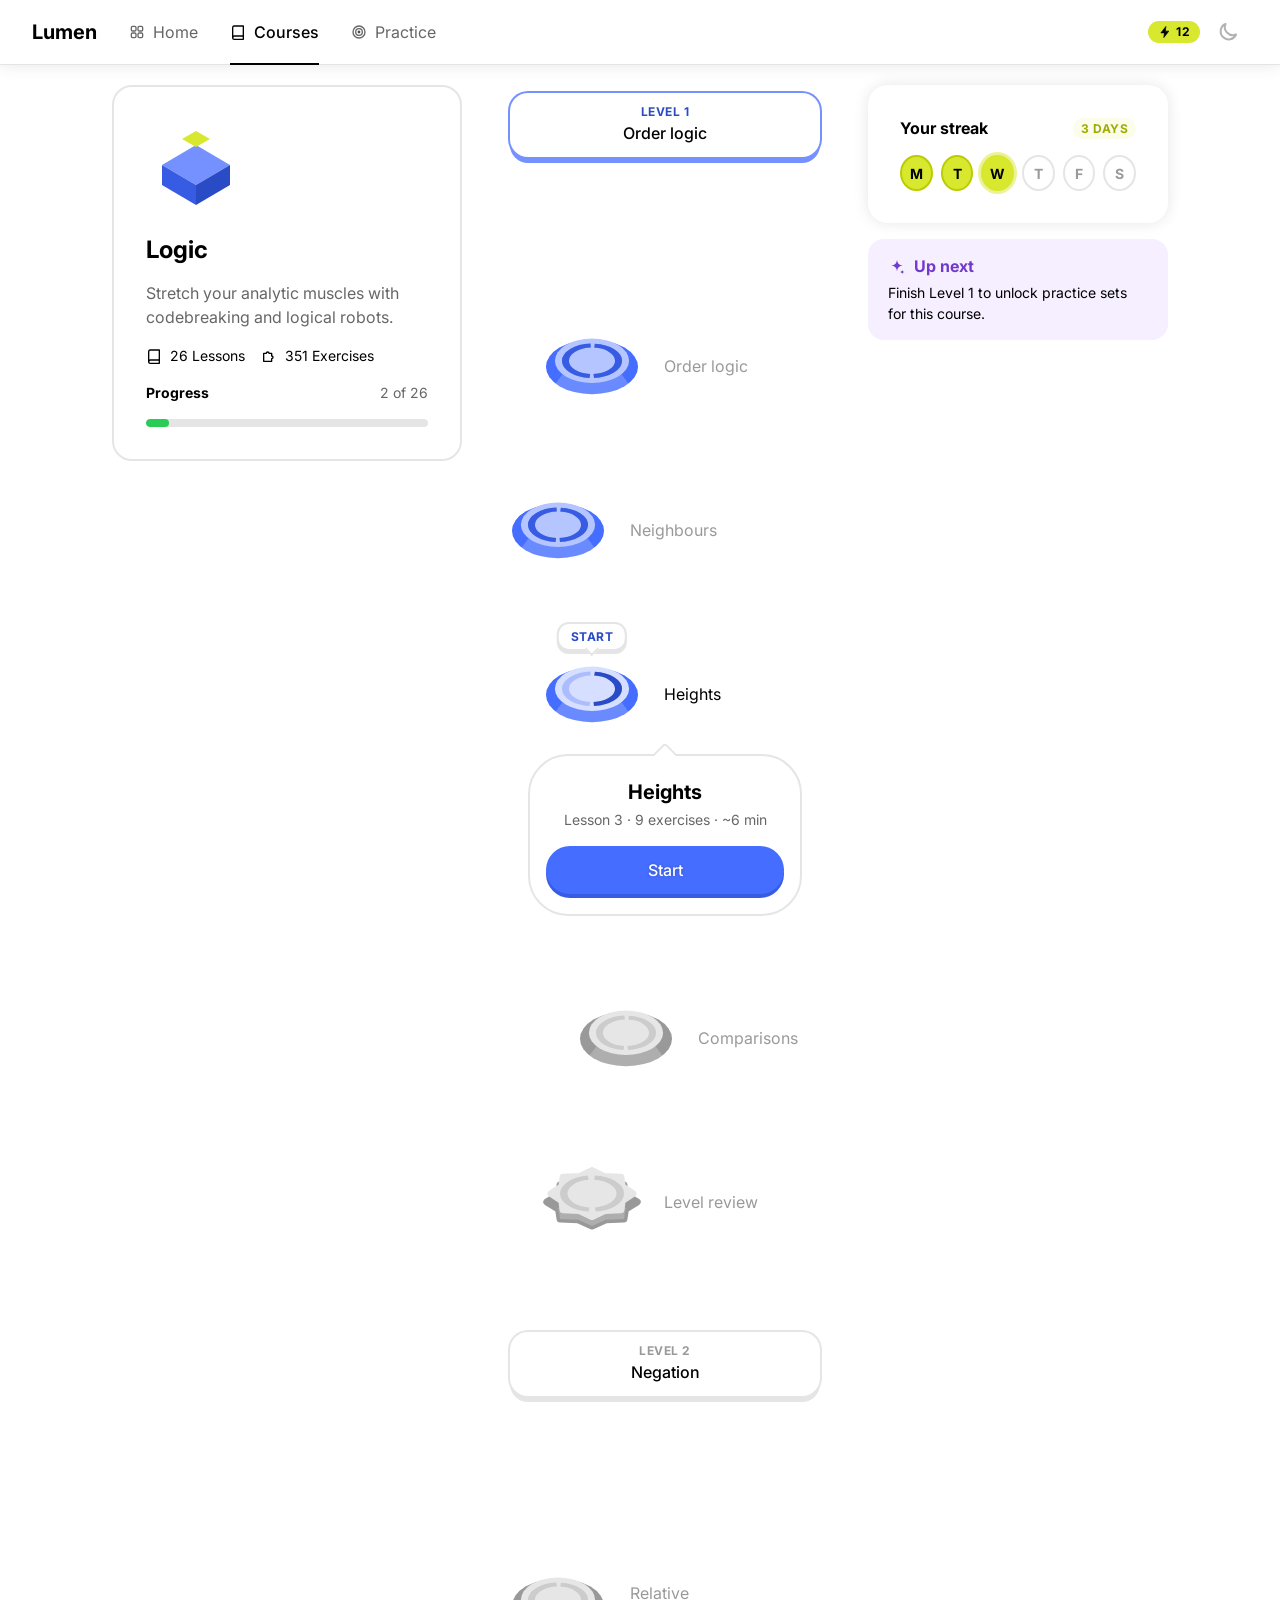
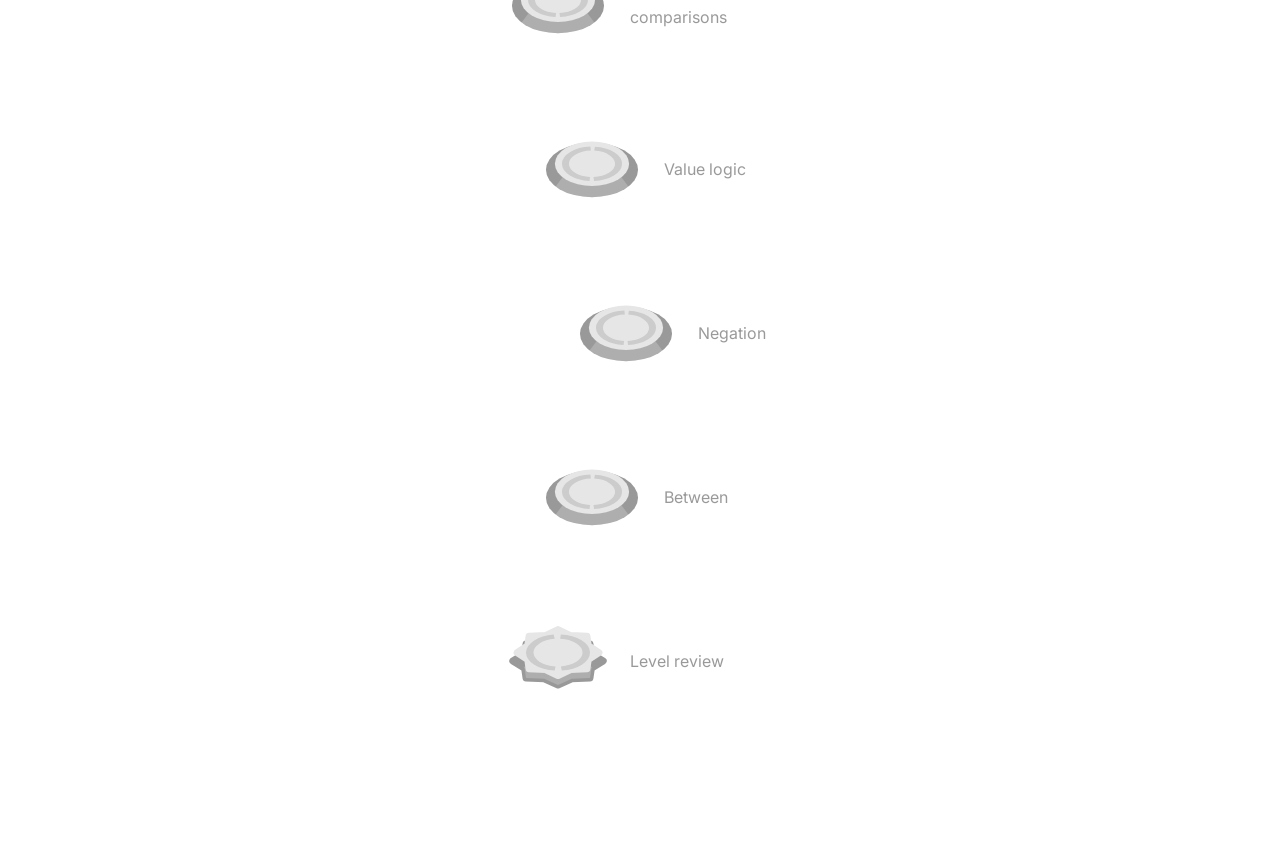
==== commit 5f629d18: "Fidelity pass: measured lesson nodes, Clarendon display, vector lattice and README - Lesson nodes re" ====
--- a/templates/app-course.html
+++ b/templates/app-course.html
@@ -70,7 +70,7 @@
 <main class="course-layout">
   <aside class="course-card">
     <svg class="course-card__art" viewBox="0 0 100 100" aria-hidden="true">
-      <g transform="translate(50 56)"><path d="M0 -30 L34 -10 L0 10 L-34 -10Z" fill="var(--blue-400)"/><path d="M-34 -10 L0 10 L0 30 L-34 10Z" fill="var(--blue-600)"/><path d="M34 -10 L0 10 L0 30 L34 10Z" fill="var(--blue-700)"/><path d="M0 -44 L14 -36 L0 -28 L-14 -36Z" fill="var(--pear-500)"/></g>
+      <g transform="translate(50 56)"><path d="M0 -30 L34 -10 L0 10 L-34 -10Z" style="fill: var(--blue-400)"/><path d="M-34 -10 L0 10 L0 30 L-34 10Z" style="fill: var(--blue-600)"/><path d="M34 -10 L0 10 L0 30 L34 10Z" style="fill: var(--blue-700)"/><path d="M0 -44 L14 -36 L0 -28 L-14 -36Z" style="fill: var(--pear-500)"/></g>
     </svg>
     <h1 class="course-card__title">Logic</h1>
     <p class="course-card__desc">Stretch your analytic muscles with codebreaking and logical robots.</p>
@@ -86,31 +86,31 @@
 
   <div class="course-path">
     <section class="level" aria-label="Level 1">
-      <div class="level__head"><button class="level-header level-header--current" aria-expanded="false"><span class="level-header__kicker">Level 1</span><span class="level-header__title">Order logic</span></button></div>
+      <div class="level__head export-flat"><button class="level-header level-header--current" aria-expanded="false"><span class="level-header__kicker">Level 1</span><span class="level-header__title">Order logic</span></button></div>
       <div class="path">
-        <div class="path__row"><button class="path__item" aria-label="Order logic, completed"><span class="node node--done hue-blue"><span class="node__tick"><svg viewBox="0 0 24 24"><use href="#i-check"/></svg></span><svg class="node__glyph" viewBox="0 0 24 24"><use href="#i-star"/></svg></span><span class="path__label">Order logic</span></button></div>
-        <div class="path__row"><button class="path__item"><span class="node node--done hue-blue"><span class="node__tick"><svg viewBox="0 0 24 24"><use href="#i-check"/></svg></span><svg class="node__glyph" viewBox="0 0 24 24"><use href="#i-star"/></svg></span><span class="path__label">Neighbours</span></button></div>
+        <div class="path__row"><button class="path__item" aria-label="Order logic, completed"><span class="lesson-node" data-state="done" data-hue="blue"></span><span class="path__label"><span>Order logic</span></span></button></div>
+        <div class="path__row"><button class="path__item"><span class="lesson-node" data-state="done" data-hue="blue"></span><span class="path__label"><span>Neighbours</span></span></button></div>
         <div class="path__row">
           <div class="node-wrap">
-            <button class="path__item" aria-current="step" aria-expanded="true" aria-controls="pop"><span class="node node--current hue-blue"><span class="start-bubble">START</span><svg class="node__glyph" viewBox="0 0 24 24"><use href="#i-play"/></svg></span><span class="path__label">Heights</span></button>
+            <button class="path__item" aria-current="step" aria-expanded="true" aria-controls="pop"><span class="start-bubble">Start</span><span class="lesson-node" data-state="current" data-hue="blue" data-progress="1"></span><span class="path__label"><span>Heights</span></span></button>
             <div class="popover-card" id="pop" role="dialog" aria-label="Heights">
               <div class="stack" style="--stack-gap: 4px"><div class="popover-card__title">Heights</div><div class="popover-card__meta">Lesson 3 · 9 exercises · ~6 min</div></div>
               <a class="btn3d btn3d--blue btn3d--block" href="app-lesson.html"><span class="btn3d__face">Start</span></a>
             </div>
           </div>
         </div>
-        <div class="path__row"><button class="path__item"><span class="node"><svg class="node__glyph" viewBox="0 0 24 24"><use href="#i-lock"/></svg></span><span class="path__label">Comparisons</span></button></div>
-        <div class="path__row"><button class="path__item"><span class="node node--review"></span><span class="path__label">Level review</span></button></div>
+        <div class="path__row"><button class="path__item"><span class="lesson-node" data-state="locked"></span><span class="path__label"><span>Comparisons</span></span></button></div>
+        <div class="path__row"><button class="path__item"><span class="lesson-node" data-state="locked" data-shape="review"></span><span class="path__label"><span>Level review</span></span></button></div>
       </div>
     </section>
     <section class="level" aria-label="Level 2">
-      <div class="level__head"><button class="level-header"><span class="level-header__kicker">Level 2</span><span class="level-header__title">Negation</span></button></div>
+      <div class="level__head export-flat"><button class="level-header"><span class="level-header__kicker">Level 2</span><span class="level-header__title">Negation</span></button></div>
       <div class="path">
-        <div class="path__row"><button class="path__item"><span class="node"></span><span class="path__label">Relative comparisons</span></button></div>
-        <div class="path__row"><button class="path__item"><span class="node"></span><span class="path__label">Value logic</span></button></div>
-        <div class="path__row"><button class="path__item"><span class="node"></span><span class="path__label">Negation</span></button></div>
-        <div class="path__row"><button class="path__item"><span class="node"></span><span class="path__label">Between</span></button></div>
-        <div class="path__row"><button class="path__item"><span class="node node--review"></span><span class="path__label">Level review</span></button></div>
+        <div class="path__row"><button class="path__item"><span class="lesson-node" data-state="locked"></span><span class="path__label"><span>Relative comparisons</span></span></button></div>
+        <div class="path__row"><button class="path__item"><span class="lesson-node" data-state="locked"></span><span class="path__label"><span>Value logic</span></span></button></div>
+        <div class="path__row"><button class="path__item"><span class="lesson-node" data-state="locked"></span><span class="path__label"><span>Negation</span></span></button></div>
+        <div class="path__row"><button class="path__item"><span class="lesson-node" data-state="locked"></span><span class="path__label"><span>Between</span></span></button></div>
+        <div class="path__row"><button class="path__item"><span class="lesson-node" data-state="locked" data-shape="review"></span><span class="path__label"><span>Level review</span></span></button></div>
       </div>
     </section>
   </div>
--- a/tokens/fonts.css
+++ b/tokens/fonts.css
@@ -1,32 +1,48 @@
 /* Fonts for the Brilliant design system.
  *
- * Brilliant ships three licensed faces from Contrast Foundry — CoFo Brilliant
- * (UI/body sans), CoFo Robert (display serif, weight 500 only) and CoFo Semi
- * Mono (interactive readouts) — plus open-source Source Code Pro and KaTeX.
- * The CoFo faces are commercial and are NOT included here. The stacks in
- * tokens.css put them first, so if you hold a licence, declare them with
- * @font-face (names below) and they win automatically. Otherwise these open
- * substitutes load from Google Fonts:
+ * Brilliant ships three licensed Contrast Foundry faces — CoFo Brilliant (UI/body sans),
+ * CoFo Robert (display serif: a sharp, contemporary Clarendon, named after Robert Besley;
+ * weight 500 + italic) and CoFo Semi Mono (interactive readouts) — plus open-source Source
+ * Code Pro and KaTeX. The CoFo files are commercial and NOT included. Every stack in
+ * tokens.css puts them first, so with a licence you only add their @font-face rules.
  *
- *   CoFo Brilliant  -> Inter            (metrics: CoFo is ~105% of Arial, Inter ~107%)
- *   CoFo Robert     -> Source Serif 4   (use weight 500, optical size on, tight tracking)
+ * Bundled open substitutes (SIL OFL 1.1, licences in tokens/fonts/), chosen by rendering
+ * candidates against Brilliant's own headline art:
+ *   CoFo Robert     -> "Besley Display" = Besley (a revival of Robert Besley's original Clarendon)
+ *                      instanced at wght 600 so it matches CoFo Robert Medium's colour; it is
+ *                      registered at weight 500 because that is the weight the tokens ask for.
+ *                      Pair with letter-spacing ≈ −0.02em (already in the display tokens).
+ *   CoFo Brilliant  -> Inter (variable; metrics within ~2% of CoFo Brilliant)
  *   CoFo Semi Mono  -> DM Mono
- *   Source Code Pro -> Source Code Pro  (exact; it is open source)
- *   KaTeX_Main      -> KaTeX            (exact; load katex.min.css when you render maths)
+ *   Source Code Pro -> Source Code Pro (exact)
+ *   KaTeX_Main      -> KaTeX (exact; load katex.min.css when you render maths)
  *
- * Offline (PDF rendering without network) the stacks fall back to Helvetica/
- * Arial, Georgia and the system monospace, which keeps layout close.
+ * Paths are relative to this file. For a single-file page (artifact, email-able HTML) where
+ * tokens/fonts/ isn't available, the Google Fonts import at the bottom provides the same
+ * families (Besley only at 600, so a weight-500 request resolves to 600 as intended).
  */
-@import url("https://fonts.googleapis.com/css2?family=Inter:wght@400;500;700&family=Source+Serif+4:opsz,wght@8..60,500;8..60,600&family=DM+Mono:wght@400;500&family=Source+Code+Pro:wght@400;500;700&display=swap");
+/* Fallback for pages that can't reach tokens/fonts/ (must stay the first rule). */
+@import url("https://fonts.googleapis.com/css2?family=Besley:ital,wght@0,600;1,600&family=Inter:ital,opsz,wght@0,14..32,400..700;1,14..32,400..700&family=DM+Mono:wght@400;500&family=Source+Code+Pro:wght@400;500;700&display=swap");
 
-/* If licensed, uncomment and point at your files:
+@font-face { font-family: "Besley Display"; src: url("fonts/Besley-600.woff") format("woff"); font-weight: 500; font-style: normal; font-display: swap; }
+@font-face { font-family: "Besley Display"; src: url("fonts/Besley-Italic-600.woff") format("woff"); font-weight: 500; font-style: italic; font-display: swap; }
+@font-face { font-family: "Inter"; src: url("fonts/Inter-Variable.woff") format("woff"); font-weight: 100 900; font-style: normal; font-display: swap; }
+@font-face { font-family: "Inter"; src: url("fonts/Inter-Italic-Variable.woff") format("woff"); font-weight: 100 900; font-style: italic; font-display: swap; }
+@font-face { font-family: "DM Mono"; src: url("fonts/DMMono-Regular.woff") format("woff"); font-weight: 400; font-display: swap; }
+@font-face { font-family: "DM Mono"; src: url("fonts/DMMono-Medium.woff") format("woff"); font-weight: 500; font-display: swap; }
+@font-face { font-family: "Source Code Pro"; src: url("fonts/SourceCodePro-Variable.woff") format("woff"); font-weight: 200 900; font-display: swap; }
+
+
+/* If licensed, add the real faces (they take precedence through the stacks):
 @font-face { font-family: "CoFo Brilliant"; src: url(cofo_brilliant_regular.woff2) format("woff2"); font-weight: 400; font-display: swap; }
 @font-face { font-family: "CoFo Brilliant"; src: url(cofo_brilliant_medium.woff2)  format("woff2"); font-weight: 500; font-display: swap; }
 @font-face { font-family: "CoFo Brilliant"; src: url(cofo_brilliant_bold.woff2)    format("woff2"); font-weight: 700; font-display: swap; }
-@font-face { font-family: "CoFo Robert";    src: url(cofo_robert_medium.woff2)     format("woff2"); font-weight: 500; font-display: swap; }
+@font-face { font-family: "CoFo Robert";    src: url(cofo_robert_medium.woff2)        format("woff2"); font-weight: 500; font-display: swap; }
+@font-face { font-family: "CoFo Robert";    src: url(cofo_robert_medium_italic.woff2) format("woff2"); font-weight: 500; font-style: italic; font-display: swap; }
 @font-face { font-family: "CoFo Semi Mono"; src: url(cofo_semi_mono_regular.woff2) format("woff2"); font-weight: 400; font-display: swap; }
 */
 
-/* The display serif substitute needs optical sizing to look right at 50-76px. */
-.ts-display-lg, .ts-display-xl, .ts-display-2xl, .ts-display-3xl,
-.ts-display-4xl, .ts-display-5xl, .ts-display-6xl { font-optical-sizing: auto; font-kerning: normal; }
+/* Display emphasis: Brilliant sets the key words of campaign headlines in the display italic
+   ("Your personal tutor for <em>math</em> and <em>coding</em>"). */
+.ts-display-lg em, .ts-display-xl em, .ts-display-2xl em, .ts-display-3xl em, .ts-display-4xl em,
+.ts-display-5xl em, .ts-display-6xl em, .display-hero em, .display-section em { font-style: italic; }
--- a/tokens/tokens.css
+++ b/tokens/tokens.css
@@ -178,7 +178,7 @@
   --white-alpha-950: #ffffffe6;
   --white-alpha-1000: #ffffff;
   --font-sans: "CoFo Brilliant", "Inter", "Helvetica Neue", Arial, system-ui, sans-serif;
-  --font-display: "CoFo Robert", "Source Serif 4", "Newsreader", Georgia, serif;
+  --font-display: "CoFo Robert", "Besley Display", "Besley", Georgia, serif;
   --font-semi-mono: "CoFo Semi Mono", "DM Mono", "IBM Plex Mono", ui-monospace, monospace;
   --font-code: "Source Code Pro", ui-monospace, "SFMono-Regular", Menlo, monospace;
   --font-math: KaTeX_Main, "Latin Modern Roman", "Times New Roman", serif;
--- a/css/brilliant.css
+++ b/css/brilliant.css
@@ -6,6 +6,16 @@
  * illustrations) from the measured tokens and the visible product; see
  * references/09-source-notes.md.
  */
+
+/* LATTICE:start — generated by tools/lattice.py (vector isometric hero lattice) */
+:root {
+  --lattice-hero: url("data:image/svg+xml,%3Csvg xmlns=%22http://www.w3.org/2000/svg%22 width=%222880%22 height=%22440%22 viewBox=%220 0 2880 440%22%3E%3Cdefs%3E%3ClinearGradient id=%22g%22 gradientUnits=%22userSpaceOnUse%22 x1=%220%22 y1=%220%22 x2=%220%22 y2=%22440%22%3E%3Cstop offset=%220%22 stop-color=%22%23f5f3f1%22/%3E%3Cstop offset=%220.40%22 stop-color=%22%23ece6e1%22/%3E%3C/linearGradient%3E%3C/defs%3E%3Cpath d=%22M-792.0 440L-1546.3 0M-792.0 440L-37.7 0M-720.0 440L-1474.3 0M-720.0 440L34.3 0M-648.0 440L-1402.3 0M-648.0 440L106.3 0M-576.0 440L-1330.3 0M-576.0 440L178.3 0M-504.0 440L-1258.3 0M-504.0 440L250.3 0M-432.0 440L-1186.3 0M-432.0 440L322.3 0M-360.0 440L-1114.3 0M-360.0 440L394.3 0M-288.0 440L-1042.3 0M-288.0 440L466.3 0M-216.0 440L-970.3 0M-216.0 440L538.3 0M-144.0 440L-898.3 0M-144.0 440L610.3 0M-72.0 440L-826.3 0M-72.0 440L682.3 0M0.0 440L-754.3 0M0.0 440L754.3 0M72.0 440L-682.3 0M72.0 440L826.3 0M144.0 440L-610.3 0M144.0 440L898.3 0M216.0 440L-538.3 0M216.0 440L970.3 0M288.0 440L-466.3 0M288.0 440L1042.3 0M360.0 440L-394.3 0M360.0 440L1114.3 0M432.0 440L-322.3 0M432.0 440L1186.3 0M504.0 440L-250.3 0M504.0 440L1258.3 0M576.0 440L-178.3 0M576.0 440L1330.3 0M648.0 440L-106.3 0M648.0 440L1402.3 0M720.0 440L-34.3 0M720.0 440L1474.3 0M792.0 440L37.7 0M792.0 440L1546.3 0M864.0 440L109.7 0M864.0 440L1618.3 0M936.0 440L181.7 0M936.0 440L1690.3 0M1008.0 440L253.7 0M1008.0 440L1762.3 0M1080.0 440L325.7 0M1080.0 440L1834.3 0M1152.0 440L397.7 0M1152.0 440L1906.3 0M1224.0 440L469.7 0M1224.0 440L1978.3 0M1296.0 440L541.7 0M1296.0 440L2050.3 0M1368.0 440L613.7 0M1368.0 440L2122.3 0M1440.0 440L685.7 0M1440.0 440L2194.3 0M1512.0 440L757.7 0M1512.0 440L2266.3 0M1584.0 440L829.7 0M1584.0 440L2338.3 0M1656.0 440L901.7 0M1656.0 440L2410.3 0M1728.0 440L973.7 0M1728.0 440L2482.3 0M1800.0 440L1045.7 0M1800.0 440L2554.3 0M1872.0 440L1117.7 0M1872.0 440L2626.3 0M1944.0 440L1189.7 0M1944.0 440L2698.3 0M2016.0 440L1261.7 0M2016.0 440L2770.3 0M2088.0 440L1333.7 0M2088.0 440L2842.3 0M2160.0 440L1405.7 0M2160.0 440L2914.3 0M2232.0 440L1477.7 0M2232.0 440L2986.3 0M2304.0 440L1549.7 0M2304.0 440L3058.3 0M2376.0 440L1621.7 0M2376.0 440L3130.3 0M2448.0 440L1693.7 0M2448.0 440L3202.3 0M2520.0 440L1765.7 0M2520.0 440L3274.3 0M2592.0 440L1837.7 0M2592.0 440L3346.3 0M2664.0 440L1909.7 0M2664.0 440L3418.3 0M2736.0 440L1981.7 0M2736.0 440L3490.3 0M2808.0 440L2053.7 0M2808.0 440L3562.3 0M2880.0 440L2125.7 0M2880.0 440L3634.3 0M2952.0 440L2197.7 0M2952.0 440L3706.3 0M3024.0 440L2269.7 0M3024.0 440L3778.3 0M3096.0 440L2341.7 0M3096.0 440L3850.3 0M3168.0 440L2413.7 0M3168.0 440L3922.3 0M3240.0 440L2485.7 0M3240.0 440L3994.3 0M3312.0 440L2557.7 0M3312.0 440L4066.3 0M3384.0 440L2629.7 0M3384.0 440L4138.3 0M3456.0 440L2701.7 0M3456.0 440L4210.3 0M3528.0 440L2773.7 0M3528.0 440L4282.3 0M3600.0 440L2845.7 0M3600.0 440L4354.3 0M3672.0 440L2917.7 0M3672.0 440L4426.3 0%22 stroke=%22url%28%23g%29%22 stroke-width=%221.1%22 fill=%22none%22/%3E%3C/svg%3E");
+  --lattice-hero-2xl: url("data:image/svg+xml,%3Csvg xmlns=%22http://www.w3.org/2000/svg%22 width=%222880%22 height=%22440%22 viewBox=%220 0 2880 440%22%3E%3Cdefs%3E%3ClinearGradient id=%22g%22 gradientUnits=%22userSpaceOnUse%22 x1=%220%22 y1=%220%22 x2=%220%22 y2=%22440%22%3E%3Cstop offset=%220%22 stop-color=%22%23f5f3f1%22/%3E%3Cstop offset=%220.40%22 stop-color=%22%23ece6e1%22/%3E%3C/linearGradient%3E%3C/defs%3E%3Cpath d=%22M-800.0 440L-1554.4 0M-800.0 440L-45.6 0M-736.0 440L-1490.4 0M-736.0 440L18.4 0M-672.0 440L-1426.4 0M-672.0 440L82.4 0M-608.0 440L-1362.4 0M-608.0 440L146.4 0M-544.0 440L-1298.4 0M-544.0 440L210.4 0M-480.0 440L-1234.4 0M-480.0 440L274.4 0M-416.0 440L-1170.4 0M-416.0 440L338.4 0M-352.0 440L-1106.4 0M-352.0 440L402.4 0M-288.0 440L-1042.4 0M-288.0 440L466.4 0M-224.0 440L-978.4 0M-224.0 440L530.4 0M-160.0 440L-914.4 0M-160.0 440L594.4 0M-96.0 440L-850.4 0M-96.0 440L658.4 0M-32.0 440L-786.4 0M-32.0 440L722.4 0M32.0 440L-722.4 0M32.0 440L786.4 0M96.0 440L-658.4 0M96.0 440L850.4 0M160.0 440L-594.4 0M160.0 440L914.4 0M224.0 440L-530.4 0M224.0 440L978.4 0M288.0 440L-466.4 0M288.0 440L1042.4 0M352.0 440L-402.4 0M352.0 440L1106.4 0M416.0 440L-338.4 0M416.0 440L1170.4 0M480.0 440L-274.4 0M480.0 440L1234.4 0M544.0 440L-210.4 0M544.0 440L1298.4 0M608.0 440L-146.4 0M608.0 440L1362.4 0M672.0 440L-82.4 0M672.0 440L1426.4 0M736.0 440L-18.4 0M736.0 440L1490.4 0M800.0 440L45.6 0M800.0 440L1554.4 0M864.0 440L109.6 0M864.0 440L1618.4 0M928.0 440L173.6 0M928.0 440L1682.4 0M992.0 440L237.6 0M992.0 440L1746.4 0M1056.0 440L301.6 0M1056.0 440L1810.4 0M1120.0 440L365.6 0M1120.0 440L1874.4 0M1184.0 440L429.6 0M1184.0 440L1938.4 0M1248.0 440L493.6 0M1248.0 440L2002.4 0M1312.0 440L557.6 0M1312.0 440L2066.4 0M1376.0 440L621.6 0M1376.0 440L2130.4 0M1440.0 440L685.6 0M1440.0 440L2194.4 0M1504.0 440L749.6 0M1504.0 440L2258.4 0M1568.0 440L813.6 0M1568.0 440L2322.4 0M1632.0 440L877.6 0M1632.0 440L2386.4 0M1696.0 440L941.6 0M1696.0 440L2450.4 0M1760.0 440L1005.6 0M1760.0 440L2514.4 0M1824.0 440L1069.6 0M1824.0 440L2578.4 0M1888.0 440L1133.6 0M1888.0 440L2642.4 0M1952.0 440L1197.6 0M1952.0 440L2706.4 0M2016.0 440L1261.6 0M2016.0 440L2770.4 0M2080.0 440L1325.6 0M2080.0 440L2834.4 0M2144.0 440L1389.6 0M2144.0 440L2898.4 0M2208.0 440L1453.6 0M2208.0 440L2962.4 0M2272.0 440L1517.6 0M2272.0 440L3026.4 0M2336.0 440L1581.6 0M2336.0 440L3090.4 0M2400.0 440L1645.6 0M2400.0 440L3154.4 0M2464.0 440L1709.6 0M2464.0 440L3218.4 0M2528.0 440L1773.6 0M2528.0 440L3282.4 0M2592.0 440L1837.6 0M2592.0 440L3346.4 0M2656.0 440L1901.6 0M2656.0 440L3410.4 0M2720.0 440L1965.6 0M2720.0 440L3474.4 0M2784.0 440L2029.6 0M2784.0 440L3538.4 0M2848.0 440L2093.6 0M2848.0 440L3602.4 0M2912.0 440L2157.6 0M2912.0 440L3666.4 0M2976.0 440L2221.6 0M2976.0 440L3730.4 0M3040.0 440L2285.6 0M3040.0 440L3794.4 0M3104.0 440L2349.6 0M3104.0 440L3858.4 0M3168.0 440L2413.6 0M3168.0 440L3922.4 0M3232.0 440L2477.6 0M3232.0 440L3986.4 0M3296.0 440L2541.6 0M3296.0 440L4050.4 0M3360.0 440L2605.6 0M3360.0 440L4114.4 0M3424.0 440L2669.6 0M3424.0 440L4178.4 0M3488.0 440L2733.6 0M3488.0 440L4242.4 0M3552.0 440L2797.6 0M3552.0 440L4306.4 0M3616.0 440L2861.6 0M3616.0 440L4370.4 0M3680.0 440L2925.6 0M3680.0 440L4434.4 0%22 stroke=%22url%28%23g%29%22 stroke-width=%221.1%22 fill=%22none%22/%3E%3C/svg%3E");
+  --lattice-hero-dark: url("data:image/svg+xml,%3Csvg xmlns=%22http://www.w3.org/2000/svg%22 width=%222880%22 height=%22440%22 viewBox=%220 0 2880 440%22%3E%3Cdefs%3E%3ClinearGradient id=%22g%22 gradientUnits=%22userSpaceOnUse%22 x1=%220%22 y1=%220%22 x2=%220%22 y2=%22440%22%3E%3Cstop offset=%220%22 stop-color=%22%23383838%22/%3E%3Cstop offset=%220.40%22 stop-color=%22%23474747%22/%3E%3C/linearGradient%3E%3C/defs%3E%3Cpath d=%22M-792.0 440L-1546.3 0M-792.0 440L-37.7 0M-720.0 440L-1474.3 0M-720.0 440L34.3 0M-648.0 440L-1402.3 0M-648.0 440L106.3 0M-576.0 440L-1330.3 0M-576.0 440L178.3 0M-504.0 440L-1258.3 0M-504.0 440L250.3 0M-432.0 440L-1186.3 0M-432.0 440L322.3 0M-360.0 440L-1114.3 0M-360.0 440L394.3 0M-288.0 440L-1042.3 0M-288.0 440L466.3 0M-216.0 440L-970.3 0M-216.0 440L538.3 0M-144.0 440L-898.3 0M-144.0 440L610.3 0M-72.0 440L-826.3 0M-72.0 440L682.3 0M0.0 440L-754.3 0M0.0 440L754.3 0M72.0 440L-682.3 0M72.0 440L826.3 0M144.0 440L-610.3 0M144.0 440L898.3 0M216.0 440L-538.3 0M216.0 440L970.3 0M288.0 440L-466.3 0M288.0 440L1042.3 0M360.0 440L-394.3 0M360.0 440L1114.3 0M432.0 440L-322.3 0M432.0 440L1186.3 0M504.0 440L-250.3 0M504.0 440L1258.3 0M576.0 440L-178.3 0M576.0 440L1330.3 0M648.0 440L-106.3 0M648.0 440L1402.3 0M720.0 440L-34.3 0M720.0 440L1474.3 0M792.0 440L37.7 0M792.0 440L1546.3 0M864.0 440L109.7 0M864.0 440L1618.3 0M936.0 440L181.7 0M936.0 440L1690.3 0M1008.0 440L253.7 0M1008.0 440L1762.3 0M1080.0 440L325.7 0M1080.0 440L1834.3 0M1152.0 440L397.7 0M1152.0 440L1906.3 0M1224.0 440L469.7 0M1224.0 440L1978.3 0M1296.0 440L541.7 0M1296.0 440L2050.3 0M1368.0 440L613.7 0M1368.0 440L2122.3 0M1440.0 440L685.7 0M1440.0 440L2194.3 0M1512.0 440L757.7 0M1512.0 440L2266.3 0M1584.0 440L829.7 0M1584.0 440L2338.3 0M1656.0 440L901.7 0M1656.0 440L2410.3 0M1728.0 440L973.7 0M1728.0 440L2482.3 0M1800.0 440L1045.7 0M1800.0 440L2554.3 0M1872.0 440L1117.7 0M1872.0 440L2626.3 0M1944.0 440L1189.7 0M1944.0 440L2698.3 0M2016.0 440L1261.7 0M2016.0 440L2770.3 0M2088.0 440L1333.7 0M2088.0 440L2842.3 0M2160.0 440L1405.7 0M2160.0 440L2914.3 0M2232.0 440L1477.7 0M2232.0 440L2986.3 0M2304.0 440L1549.7 0M2304.0 440L3058.3 0M2376.0 440L1621.7 0M2376.0 440L3130.3 0M2448.0 440L1693.7 0M2448.0 440L3202.3 0M2520.0 440L1765.7 0M2520.0 440L3274.3 0M2592.0 440L1837.7 0M2592.0 440L3346.3 0M2664.0 440L1909.7 0M2664.0 440L3418.3 0M2736.0 440L1981.7 0M2736.0 440L3490.3 0M2808.0 440L2053.7 0M2808.0 440L3562.3 0M2880.0 440L2125.7 0M2880.0 440L3634.3 0M2952.0 440L2197.7 0M2952.0 440L3706.3 0M3024.0 440L2269.7 0M3024.0 440L3778.3 0M3096.0 440L2341.7 0M3096.0 440L3850.3 0M3168.0 440L2413.7 0M3168.0 440L3922.3 0M3240.0 440L2485.7 0M3240.0 440L3994.3 0M3312.0 440L2557.7 0M3312.0 440L4066.3 0M3384.0 440L2629.7 0M3384.0 440L4138.3 0M3456.0 440L2701.7 0M3456.0 440L4210.3 0M3528.0 440L2773.7 0M3528.0 440L4282.3 0M3600.0 440L2845.7 0M3600.0 440L4354.3 0M3672.0 440L2917.7 0M3672.0 440L4426.3 0%22 stroke=%22url%28%23g%29%22 stroke-width=%221.1%22 fill=%22none%22/%3E%3C/svg%3E");
+  --lattice-field: url("data:image/svg+xml,%3Csvg xmlns=%22http://www.w3.org/2000/svg%22 width=%222400%22 height=%221080%22 viewBox=%220 0 2400 1080%22%3E%3Cdefs%3E%3ClinearGradient id=%22g%22 gradientUnits=%22userSpaceOnUse%22 x1=%220%22 y1=%220%22 x2=%220%22 y2=%221080%22%3E%3Cstop offset=%220%22 stop-color=%22%23f5f3f1%22/%3E%3Cstop offset=%220.10%22 stop-color=%22%23ebe5e0%22/%3E%3C/linearGradient%3E%3C/defs%3E%3Cpath d=%22M-1896.0 1080L-3747.4 0M-1896.0 1080L-44.6 0M-1824.0 1080L-3675.4 0M-1824.0 1080L27.4 0M-1752.0 1080L-3603.4 0M-1752.0 1080L99.4 0M-1680.0 1080L-3531.4 0M-1680.0 1080L171.4 0M-1608.0 1080L-3459.4 0M-1608.0 1080L243.4 0M-1536.0 1080L-3387.4 0M-1536.0 1080L315.4 0M-1464.0 1080L-3315.4 0M-1464.0 1080L387.4 0M-1392.0 1080L-3243.4 0M-1392.0 1080L459.4 0M-1320.0 1080L-3171.4 0M-1320.0 1080L531.4 0M-1248.0 1080L-3099.4 0M-1248.0 1080L603.4 0M-1176.0 1080L-3027.4 0M-1176.0 1080L675.4 0M-1104.0 1080L-2955.4 0M-1104.0 1080L747.4 0M-1032.0 1080L-2883.4 0M-1032.0 1080L819.4 0M-960.0 1080L-2811.4 0M-960.0 1080L891.4 0M-888.0 1080L-2739.4 0M-888.0 1080L963.4 0M-816.0 1080L-2667.4 0M-816.0 1080L1035.4 0M-744.0 1080L-2595.4 0M-744.0 1080L1107.4 0M-672.0 1080L-2523.4 0M-672.0 1080L1179.4 0M-600.0 1080L-2451.4 0M-600.0 1080L1251.4 0M-528.0 1080L-2379.4 0M-528.0 1080L1323.4 0M-456.0 1080L-2307.4 0M-456.0 1080L1395.4 0M-384.0 1080L-2235.4 0M-384.0 1080L1467.4 0M-312.0 1080L-2163.4 0M-312.0 1080L1539.4 0M-240.0 1080L-2091.4 0M-240.0 1080L1611.4 0M-168.0 1080L-2019.4 0M-168.0 1080L1683.4 0M-96.0 1080L-1947.4 0M-96.0 1080L1755.4 0M-24.0 1080L-1875.4 0M-24.0 1080L1827.4 0M48.0 1080L-1803.4 0M48.0 1080L1899.4 0M120.0 1080L-1731.4 0M120.0 1080L1971.4 0M192.0 1080L-1659.4 0M192.0 1080L2043.4 0M264.0 1080L-1587.4 0M264.0 1080L2115.4 0M336.0 1080L-1515.4 0M336.0 1080L2187.4 0M408.0 1080L-1443.4 0M408.0 1080L2259.4 0M480.0 1080L-1371.4 0M480.0 1080L2331.4 0M552.0 1080L-1299.4 0M552.0 1080L2403.4 0M624.0 1080L-1227.4 0M624.0 1080L2475.4 0M696.0 1080L-1155.4 0M696.0 1080L2547.4 0M768.0 1080L-1083.4 0M768.0 1080L2619.4 0M840.0 1080L-1011.4 0M840.0 1080L2691.4 0M912.0 1080L-939.4 0M912.0 1080L2763.4 0M984.0 1080L-867.4 0M984.0 1080L2835.4 0M1056.0 1080L-795.4 0M1056.0 1080L2907.4 0M1128.0 1080L-723.4 0M1128.0 1080L2979.4 0M1200.0 1080L-651.4 0M1200.0 1080L3051.4 0M1272.0 1080L-579.4 0M1272.0 1080L3123.4 0M1344.0 1080L-507.4 0M1344.0 1080L3195.4 0M1416.0 1080L-435.4 0M1416.0 1080L3267.4 0M1488.0 1080L-363.4 0M1488.0 1080L3339.4 0M1560.0 1080L-291.4 0M1560.0 1080L3411.4 0M1632.0 1080L-219.4 0M1632.0 1080L3483.4 0M1704.0 1080L-147.4 0M1704.0 1080L3555.4 0M1776.0 1080L-75.4 0M1776.0 1080L3627.4 0M1848.0 1080L-3.4 0M1848.0 1080L3699.4 0M1920.0 1080L68.6 0M1920.0 1080L3771.4 0M1992.0 1080L140.6 0M1992.0 1080L3843.4 0M2064.0 1080L212.6 0M2064.0 1080L3915.4 0M2136.0 1080L284.6 0M2136.0 1080L3987.4 0M2208.0 1080L356.6 0M2208.0 1080L4059.4 0M2280.0 1080L428.6 0M2280.0 1080L4131.4 0M2352.0 1080L500.6 0M2352.0 1080L4203.4 0M2424.0 1080L572.6 0M2424.0 1080L4275.4 0M2496.0 1080L644.6 0M2496.0 1080L4347.4 0M2568.0 1080L716.6 0M2568.0 1080L4419.4 0M2640.0 1080L788.6 0M2640.0 1080L4491.4 0M2712.0 1080L860.6 0M2712.0 1080L4563.4 0M2784.0 1080L932.6 0M2784.0 1080L4635.4 0M2856.0 1080L1004.6 0M2856.0 1080L4707.4 0M2928.0 1080L1076.6 0M2928.0 1080L4779.4 0M3000.0 1080L1148.6 0M3000.0 1080L4851.4 0M3072.0 1080L1220.6 0M3072.0 1080L4923.4 0M3144.0 1080L1292.6 0M3144.0 1080L4995.4 0M3216.0 1080L1364.6 0M3216.0 1080L5067.4 0M3288.0 1080L1436.6 0M3288.0 1080L5139.4 0M3360.0 1080L1508.6 0M3360.0 1080L5211.4 0M3432.0 1080L1580.6 0M3432.0 1080L5283.4 0M3504.0 1080L1652.6 0M3504.0 1080L5355.4 0M3576.0 1080L1724.6 0M3576.0 1080L5427.4 0M3648.0 1080L1796.6 0M3648.0 1080L5499.4 0M3720.0 1080L1868.6 0M3720.0 1080L5571.4 0M3792.0 1080L1940.6 0M3792.0 1080L5643.4 0M3864.0 1080L2012.6 0M3864.0 1080L5715.4 0M3936.0 1080L2084.6 0M3936.0 1080L5787.4 0M4008.0 1080L2156.6 0M4008.0 1080L5859.4 0M4080.0 1080L2228.6 0M4080.0 1080L5931.4 0M4152.0 1080L2300.6 0M4152.0 1080L6003.4 0M4224.0 1080L2372.6 0M4224.0 1080L6075.4 0M4296.0 1080L2444.6 0M4296.0 1080L6147.4 0%22 stroke=%22url%28%23g%29%22 stroke-width=%221.1%22 fill=%22none%22/%3E%3C/svg%3E");
+  --lattice-print: url("data:image/svg+xml,%3Csvg xmlns=%22http://www.w3.org/2000/svg%22 width=%22210mm%22 height=%22170mm%22 viewBox=%220 0 210 170%22%3E%3Cdefs%3E%3ClinearGradient id=%22g%22 gradientUnits=%22userSpaceOnUse%22 x1=%220%22 y1=%220%22 x2=%220%22 y2=%22170%22%3E%3Cstop offset=%220%22 stop-color=%22%23f5f3f1%22/%3E%3Cstop offset=%220.40%22 stop-color=%22%23e2dbd5%22/%3E%3C/linearGradient%3E%3C/defs%3E%3Cpath d=%22M-294.0 170L-585.5 0M-294.0 170L-2.5 0M-275.0 170L-566.5 0M-275.0 170L16.5 0M-256.0 170L-547.5 0M-256.0 170L35.5 0M-237.0 170L-528.5 0M-237.0 170L54.5 0M-218.0 170L-509.5 0M-218.0 170L73.5 0M-199.0 170L-490.5 0M-199.0 170L92.5 0M-180.0 170L-471.5 0M-180.0 170L111.5 0M-161.0 170L-452.5 0M-161.0 170L130.5 0M-142.0 170L-433.5 0M-142.0 170L149.5 0M-123.0 170L-414.5 0M-123.0 170L168.5 0M-104.0 170L-395.5 0M-104.0 170L187.5 0M-85.0 170L-376.5 0M-85.0 170L206.5 0M-66.0 170L-357.5 0M-66.0 170L225.5 0M-47.0 170L-338.5 0M-47.0 170L244.5 0M-28.0 170L-319.5 0M-28.0 170L263.5 0M-9.0 170L-300.5 0M-9.0 170L282.5 0M10.0 170L-281.5 0M10.0 170L301.5 0M29.0 170L-262.5 0M29.0 170L320.5 0M48.0 170L-243.5 0M48.0 170L339.5 0M67.0 170L-224.5 0M67.0 170L358.5 0M86.0 170L-205.5 0M86.0 170L377.5 0M105.0 170L-186.5 0M105.0 170L396.5 0M124.0 170L-167.5 0M124.0 170L415.5 0M143.0 170L-148.5 0M143.0 170L434.5 0M162.0 170L-129.5 0M162.0 170L453.5 0M181.0 170L-110.5 0M181.0 170L472.5 0M200.0 170L-91.5 0M200.0 170L491.5 0M219.0 170L-72.5 0M219.0 170L510.5 0M238.0 170L-53.5 0M238.0 170L529.5 0M257.0 170L-34.5 0M257.0 170L548.5 0M276.0 170L-15.5 0M276.0 170L567.5 0M295.0 170L3.5 0M295.0 170L586.5 0M314.0 170L22.5 0M314.0 170L605.5 0M333.0 170L41.5 0M333.0 170L624.5 0M352.0 170L60.5 0M352.0 170L643.5 0M371.0 170L79.5 0M371.0 170L662.5 0M390.0 170L98.5 0M390.0 170L681.5 0M409.0 170L117.5 0M409.0 170L700.5 0M428.0 170L136.5 0M428.0 170L719.5 0M447.0 170L155.5 0M447.0 170L738.5 0M466.0 170L174.5 0M466.0 170L757.5 0M485.0 170L193.5 0M485.0 170L776.5 0M504.0 170L212.5 0M504.0 170L795.5 0%22 stroke=%22url%28%23g%29%22 stroke-width=%220.28%22 fill=%22none%22/%3E%3C/svg%3E");
+}
+/* LATTICE:end */
 
 /* ───────────────────────── Base ───────────────────────── */
 *, *::before, *::after { box-sizing: border-box; }
@@ -86,18 +96,16 @@
 /* Hero — oat field with the isometric line lattice fading up from the bottom [measured] */
 .hero { position: relative; background: var(--bg-oat); overflow: clip; }
 .hero__pattern {
-  position: absolute; inset: auto 0 0 0; height: 48%; pointer-events: none;
-  background-image:
-    linear-gradient(30deg, transparent 48.75%, rgba(236, 230, 225, .6) 49.5%, rgba(236, 230, 225, .6) 50.5%, transparent 51.25%),
-    linear-gradient(150deg, transparent 48.75%, rgba(236, 230, 225, .6) 49.5%, rgba(236, 230, 225, .6) 50.5%, transparent 51.25%);
-  background-size: 72px 42px; background-position: center bottom;
-  -webkit-mask-image: linear-gradient(to top, #000 40%, transparent); mask-image: linear-gradient(to top, #000 40%, transparent);
-}
-[data-theme="dark"] .hero__pattern { opacity: .12; }
-@media (min-width: 1280px) { .hero__pattern { background-size: 64px 37px; } }
+  /* isometric lattice: 30°/150° hairlines on a 72×42 tile, full strength in the bottom 40%, fading up [measured] */
+  position: absolute; inset: auto 0 0 0; height: 440px; pointer-events: none;
+  background: var(--lattice-hero) center bottom / auto no-repeat;
+}
+[data-theme="dark"] .hero__pattern { background-image: var(--lattice-hero-dark); }
+@media (prefers-color-scheme: dark) { :root:not([data-theme="light"]) .hero__pattern { background-image: var(--lattice-hero-dark); } }
+@media (min-width: 1280px) { .hero__pattern { background-image: var(--lattice-hero-2xl); } [data-theme="dark"] .hero__pattern { background-image: var(--lattice-hero-dark); } }
 .hero__inner { position: relative; z-index: 1; display: grid; gap: var(--space-6); align-items: center; max-width: var(--size-container-lg); margin-inline: auto; padding: var(--space-8) var(--space-5) var(--space-12); }
 @media (min-width: 1280px) { .hero__inner { grid-template-columns: 590px minmax(0, 1fr); min-height: 600px; padding-block: var(--space-20) var(--space-14); } }
-.hero__media { border-radius: var(--radius-3xl); background: var(--bg-primary); filter: drop-shadow(0 0 110px rgba(0, 0, 0, .05)); overflow: hidden; }
+.hero__media { border-radius: var(--radius-3xl); background: var(--bg-primary); box-shadow: 0 0 110px rgba(0, 0, 0, .05); overflow: hidden; }
 
 /* Oat band — the big rounded section on marketing pages [measured: radius 44 at ≥992, pt 48/56, pb 48/70] */
 .band { background: var(--bg-oat); border: 1px solid var(--border-oat); padding: var(--space-12) var(--space-5); }
@@ -394,42 +402,52 @@
 .level-header--current { --lh: var(--blue-400); --lh-ink: var(--text-blue-primary); }
 .level-header--done { --lh: var(--green-400); --lh-ink: var(--text-green-primary); }
 
-/* Lesson path: nodes zig-zag down a 392px column [measured column + 30px gap + node 128×134] */
+/* Lesson path [measured]: a 392px column, rows 30px apart, each row a 128×134 node + a 138px label
+   (body.base, 3-line clamp, 29.5px bottom pad so text sits beside the plate). Rows follow ONE global
+   rhythm across levels — centre, start, centre, end, centre, start … — so a level can begin on any
+   position. Use .path__row--start / --end / --center (or let B.coursePath() place them). The first row
+   of each level gets 45px extra top margin; the path tucks 120px (first level) / 200px (others) under
+   the sticky level header. */
 .path { display: flex; flex-direction: column; align-items: center; gap: 30px; width: 100%; max-width: 392px; margin: var(--space-14) auto var(--space-16); }
 .path__row { display: flex; width: 100%; justify-content: center; }
 .path__row:nth-child(4n+2) { justify-content: flex-start; }
 .path__row:nth-child(4n+4) { justify-content: flex-end; }
-.path__item { display: flex; align-items: flex-end; gap: var(--space-2); cursor: pointer; background: none; border: 0; padding: 0; text-align: left; color: inherit; }
-.path__label { width: 138px; height: 55px; padding-bottom: 29.5px; display: flex; align-items: center; font: var(--ts-body-base); color: var(--text-tertiary); display: -webkit-box; -webkit-line-clamp: 3; -webkit-box-orient: vertical; overflow: hidden; }
+.path__row--center { justify-content: center !important; }
+.path__row--start { justify-content: flex-start !important; }
+.path__row--end { justify-content: flex-end !important; }
+.path__row--level-start { margin-top: 45px; }
+.path__item > .start-bubble { left: 64px; bottom: auto; top: 20px; }
+.path__item { position: relative; display: flex; align-items: flex-end; gap: var(--space-2); cursor: pointer; background: none; border: 0; padding: 0; text-align: left; color: inherit; -webkit-tap-highlight-color: transparent; }
+.path__label { width: 138px; height: 55px; padding-bottom: 29.5px; display: flex; align-items: center; font: var(--ts-body-base); color: var(--text-tertiary); text-wrap: pretty; }
+.path__label span { display: -webkit-box; -webkit-line-clamp: 3; -webkit-box-orient: vertical; overflow: hidden; }
 .path__item:hover .path__label { color: var(--text-secondary); }
-.path__item[aria-current="step"] .path__label { color: var(--text-primary); }
-
-/* Lesson node — an isometric coin drawn in CSS [reconstructed geometry, measured greys]
-   States: locked (default) · .node--current · .node--done ; shape: .node--review (scalloped) */
-.node {
-  --face: var(--gray-200); --side: var(--gray-400); --ring: rgba(255, 255, 255, .55); --glyph: var(--icon-lessons-disabledicon);
-  position: relative; width: 92px; height: 64px; flex: none;
-  transition: filter var(--dur-fast);
-}
-.path__item:hover .node { filter: brightness(.95); }
-.node::before, .node::after { content: ""; position: absolute; left: 0; width: 92px; height: 52px; border-radius: 50%; }
-.node::before { top: 12px; background: var(--side); }                         /* the coin's edge */
-.node::after { top: 0; background: var(--face); box-shadow: inset 0 0 0 7px var(--ring); }   /* the face with its rim */
-.node__glyph { position: absolute; z-index: 1; left: 50%; top: 26px; transform: translate(-50%, -50%) scaleY(.82); color: var(--glyph); width: 22px; height: 22px; }
-.node--current { --face: var(--hue-500, var(--blue-500)); --side: var(--hue-700, var(--blue-700)); --ring: rgba(255, 255, 255, .28); --glyph: var(--white); animation: floatyNudge 2.4s ease-in-out infinite; }
-.node--done { --face: var(--hue-400, var(--green-400)); --side: var(--hue-600, var(--green-600)); --ring: rgba(255, 255, 255, .35); --glyph: var(--white); }
-.node--review::before, .node--review::after {
-  border-radius: 0;
-  clip-path: polygon(50% 0%, 61% 6%, 75% 4%, 82% 14%, 95% 18%, 95% 31%, 100% 42%, 95% 54%, 96% 67%, 84% 73%, 77% 85%, 63% 84%, 50% 92%, 37% 84%, 23% 85%, 16% 73%, 4% 67%, 5% 54%, 0% 42%, 5% 31%, 5% 18%, 18% 14%, 25% 4%, 39% 6%);
-}
-.node--review::after { box-shadow: none; background: radial-gradient(closest-side, var(--face) 62%, color-mix(in srgb, var(--face) 70%, white) 63% 72%, var(--face) 73%); }
-.node.hue-blue   { --hue-400: var(--blue-400);   --hue-500: var(--blue-500);   --hue-600: var(--blue-600);   --hue-700: var(--blue-700); }
-.node.hue-green  { --hue-400: var(--green-400);  --hue-500: var(--green-500);  --hue-600: var(--green-600);  --hue-700: var(--green-700); }
-.node.hue-purple { --hue-400: var(--purple-400); --hue-500: var(--purple-500); --hue-600: var(--purple-600); --hue-700: var(--purple-700); }
-.node.hue-orange { --hue-400: var(--orange-400); --hue-500: var(--orange-500); --hue-600: var(--orange-600); --hue-700: var(--orange-700); }
-.node.hue-teal   { --hue-400: var(--teal-400);   --hue-500: var(--teal-500);   --hue-600: var(--teal-600);   --hue-700: var(--teal-700); }
-.node.hue-pink   { --hue-400: var(--pink-400);   --hue-500: var(--pink-500);   --hue-600: var(--pink-600);   --hue-700: var(--pink-700); }
-[data-theme="dark"] .node:not(.node--current):not(.node--done) { --face: var(--gray-800); --side: var(--gray-900); --ring: rgba(255, 255, 255, .08); }
+.path__item[aria-current="step"] .path__label, .path__item:hover[aria-current="step"] .path__label { color: var(--text-primary); }
+
+/* Lesson node — the isometric pressure plate [measured geometry, original drawing]
+   Rendered as SVG by B.node() / the static markup in references/02-components.md:
+   a wide base ellipse (rx 67, ry 39.75) under a raised plate (rx 54, ry 32.4); the base's front
+   facet is the base colour +20% white, the plate +75% white, and a split progress ring (+50% white,
+   rx 43.7→33.6, gaps top and bottom) sits on the plate. Level reviews use an 8-point star plate.
+   Locked = gray (#999 base). Hover dims to brightness(.9) [measured]. */
+.lesson-node { --nb: #999999; --nfacet: rgba(255, 255, 255, .2); --nf: color-mix(in srgb, var(--nb) 25%, white); --nr: color-mix(in srgb, var(--nb) 50%, white); --np: var(--nb);
+  display: block; width: 128px; height: 134px; flex: none; transition: filter var(--dur-fast); }
+.lesson-node svg { display: block; width: 100%; height: 100%; overflow: visible; }
+.path__item:hover .lesson-node, a:hover > .lesson-node { filter: brightness(.9); }
+.lesson-node[data-state="current"] { --nb: var(--hue-500, var(--blue-500)); --np: var(--hue-700, var(--blue-700)); --nf: color-mix(in srgb, var(--nb) 22%, white); --nr: color-mix(in srgb, var(--nb) 45%, white); }
+.lesson-node[data-state="current"] svg { animation: floatyNudge 2.4s ease-in-out infinite; }
+.lesson-node[data-state="done"] { --nb: var(--hue-500, var(--blue-500)); --np: var(--hue-600, var(--blue-600)); --nf: color-mix(in srgb, var(--nb) 40%, white); --nr: color-mix(in srgb, var(--nb) 65%, white); }
+.lesson-node[data-hue="blue"]   { --hue-500: var(--blue-500);   --hue-600: var(--blue-600);   --hue-700: var(--blue-700); }
+.lesson-node[data-hue="green"]  { --hue-500: var(--green-500);  --hue-600: var(--green-600);  --hue-700: var(--green-700); }
+.lesson-node[data-hue="purple"] { --hue-500: var(--purple-500); --hue-600: var(--purple-600); --hue-700: var(--purple-700); }
+.lesson-node[data-hue="orange"] { --hue-500: var(--orange-500); --hue-600: var(--orange-600); --hue-700: var(--orange-700); }
+.lesson-node[data-hue="teal"]   { --hue-500: var(--teal-500);   --hue-600: var(--teal-600);   --hue-700: var(--teal-700); }
+.lesson-node[data-hue="pink"]   { --hue-500: var(--pink-500);   --hue-600: var(--pink-600);   --hue-700: var(--pink-700); }
+.lesson-node[data-hue="papaya"] { --hue-500: var(--papaya-500); --hue-600: var(--papaya-600); --hue-700: var(--papaya-700); }
+.lesson-node[data-hue="mint"]   { --hue-500: var(--mint-600);   --hue-600: var(--mint-700);   --hue-700: var(--mint-800); }
+[data-theme="dark"] .lesson-node:not([data-state="current"]):not([data-state="done"]) { --nb: #2b2b2b; --nf: #4c4c4c; --nr: #666666; --nfacet: rgba(255, 255, 255, .06); }
+@media (prefers-color-scheme: dark) { :root:not([data-theme="light"]) .lesson-node:not([data-state="current"]):not([data-state="done"]) { --nb: #2b2b2b; --nf: #4c4c4c; --nr: #666666; --nfacet: rgba(255, 255, 255, .06); } }
+.lesson-node .ln-glyph { color: var(--np); }
+.lesson-node[data-state="locked"] .ln-glyph, .lesson-node:not([data-state]) .ln-glyph { color: var(--icon-lessons-disabledicon); }
 
 /* Lesson popover (opens from a node) [measured: radius 40, 2px border-solid, p 24/16/16, gap 16] */
 .popover-card {
@@ -768,13 +786,6 @@
 .start-bubble { position: absolute; left: 50%; bottom: calc(100% + 10px); transform: translateX(-50%); z-index: 3; padding: 6px 12px; border-radius: var(--radius-lg); background: var(--bg-primary); border: 2px solid var(--border-solid); box-shadow: 0 3px 0 0 var(--border-solid); font: var(--ts-ui-actions-sm); letter-spacing: var(--ts-ui-actions-sm-ls); text-transform: uppercase; color: var(--text-blue-primary); white-space: nowrap; animation: bubbleBob 2s ease-in-out infinite; }
 .start-bubble::after { content: ""; position: absolute; top: 100%; left: 50%; width: 10px; height: 10px; background: var(--bg-primary); border-right: 2px solid var(--border-solid); border-bottom: 2px solid var(--border-solid); transform: translate(-50%, -5px) rotate(45deg); }
 @keyframes bubbleBob { 50% { transform: translate(-50%, -5px); } }
-/* A finished node gets a small success tick */
-.node__tick { position: absolute; z-index: 2; right: -4px; top: -6px; width: 26px; height: 26px; border-radius: 50%; display: grid; place-items: center; background: var(--bg-success-primary); color: var(--white); box-shadow: 0 2px 0 0 var(--green-600); }
-.node__tick svg { width: 13px; height: 13px; }
-/* Optional rail: a soft road between nodes (draw as an SVG path behind .path) */
-.path-rail { position: absolute; inset: 0; pointer-events: none; overflow: visible; }
-.path-rail path { fill: none; stroke: var(--border-solid); stroke-width: 10; stroke-linecap: round; stroke-linejoin: round; }
-.path-rail path.done { stroke: var(--green-300); }
 
 /* Footer feedback bar — the flat alternative to the glowing sheet */
 .feedback-bar { border-top: 2px solid var(--border-solid); background: var(--bg-primary); padding: var(--space-4) var(--space-5) calc(env(safe-area-inset-bottom, 0px) + var(--space-4)); transition: background-color var(--dur-normal); }
